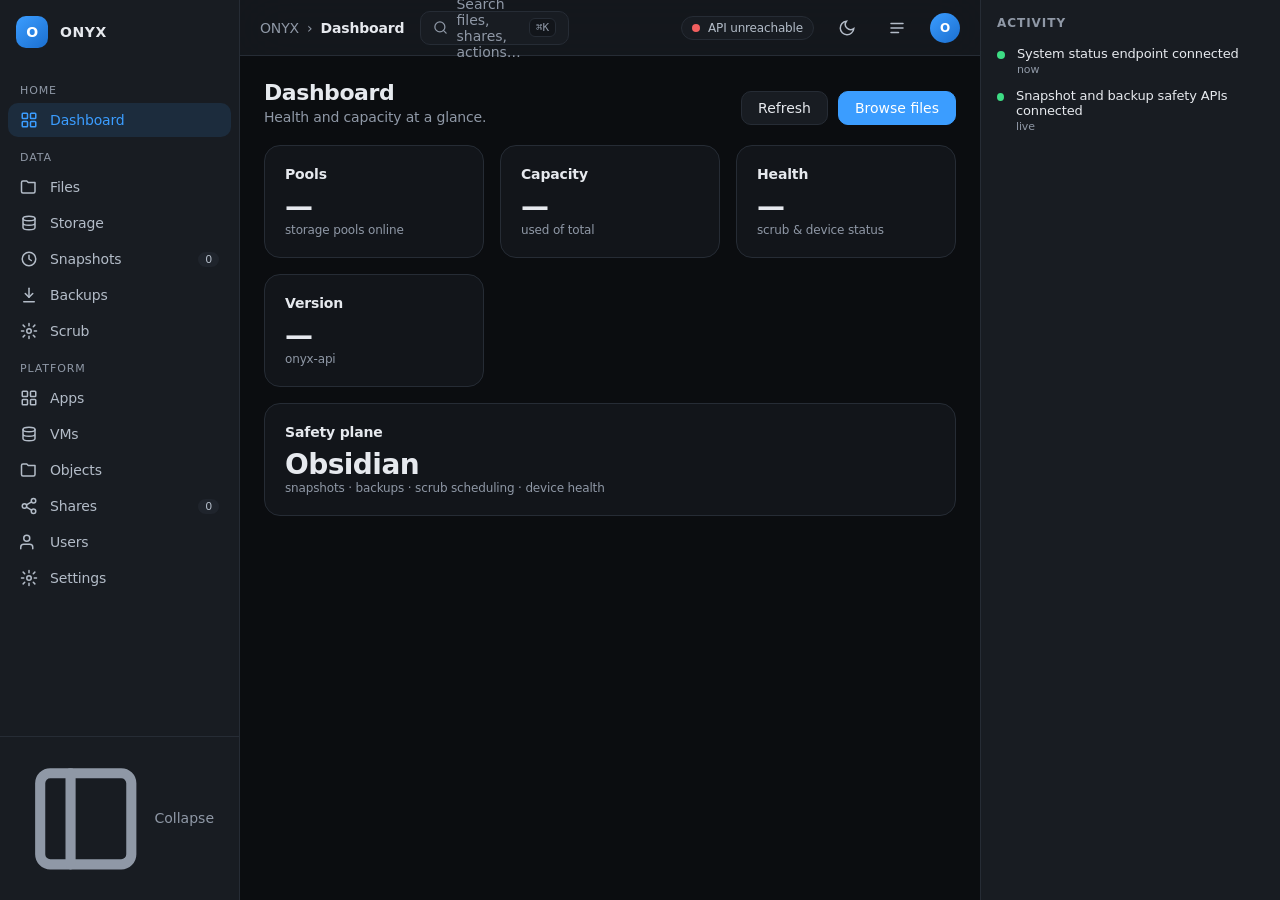
==== docker/onyx-web/index.html @ 593ba888 "List one pool once, count it online when its mount is there, and boot the console in a test A stale " ====
<!doctype html>
<html lang="en" data-theme="dark">
<head>
  <meta charset="utf-8">
  <meta name="viewport" content="width=device-width, initial-scale=1">
  <meta name="color-scheme" content="dark light">
  <title>ONYX — Online Storage System</title>
  <meta name="description" content="ONYX — Self-hosted online storage system. Manage pools, files, snapshots and shares.">
  <link rel="icon" href="data:image/svg+xml,%3Csvg xmlns='http://www.w3.org/2000/svg' viewBox='0 0 32 32'%3E%3Crect width='32' height='32' rx='8' fill='%230b0d10'/%3E%3Cpath d='M16 6l9 5v10l-9 5-9-5V11z' fill='none' stroke='%233b9dff' stroke-width='2'/%3E%3C/svg%3E">
  <style>
    /* ── Prism tokens (docs/design/03 §2). Dark-first; light is supported. ── */
    :root {
      --onyx-bg: #0b0d10;
      --onyx-bg-elevated: #12151a;
      --onyx-bg-glass: rgba(24, 28, 34, 0.72);
      --onyx-surface: #181c22;
      --onyx-surface-hover: #1f242c;
      --onyx-border: #262c35;
      --onyx-text: #e6e9ee;
      --onyx-text-secondary: #b3bcc8;
      --onyx-text-muted: #8f98a6;
      --onyx-accent: #3b9dff;
      --onyx-accent-hover: #6cb6ff;
      --onyx-accent-tint: rgba(59, 157, 255, 0.12);
      --onyx-success: #3ddc84;
      --onyx-warning: #f5b544;
      --onyx-danger: #f25f5f;
      --onyx-info: #5ac8fa;
      --radius-sm: 6px;
      --radius-md: 10px;
      --radius-lg: 16px;
      --space-1: 4px;  --space-2: 8px;  --space-3: 12px; --space-4: 16px;
      --space-5: 20px; --space-6: 24px; --space-8: 32px; --space-10: 40px;
      --sidebar-w: 240px;
      --sidebar-rail: 64px;
      --rail-w: 300px;
      --ease: cubic-bezier(.2, .8, .2, 1);
      --dur-micro: 150ms;
      --dur-std: 220ms;
    }
    [data-theme="light"] {
      --onyx-bg: #f6f7f9;
      --onyx-bg-elevated: #ffffff;
      --onyx-bg-glass: rgba(255, 255, 255, 0.78);
      --onyx-surface: #ffffff;
      --onyx-surface-hover: #eef1f5;
      --onyx-border: #dde2e9;
      --onyx-text: #10131a;
      --onyx-text-secondary: #3d4550;
      --onyx-text-muted: #5b6470;
    }

    * { box-sizing: border-box; }
    html, body { height: 100%; }
    body {
      margin: 0;
      font-family: Inter, ui-sans-serif, system-ui, "Segoe UI", Roboto, sans-serif;
      font-size: 14px;
      letter-spacing: -0.011em;
      background: var(--onyx-bg);
      color: var(--onyx-text);
      -webkit-font-smoothing: antialiased;
    }
    button, input { font: inherit; color: inherit; }
    a { color: var(--onyx-accent); text-decoration: none; }
    a:hover { color: var(--onyx-accent-hover); }
    :focus-visible { outline: 2px solid var(--onyx-accent); outline-offset: 2px; border-radius: var(--radius-sm); }

    /* ── Shell ─────────────────────────────────────────────────────────── */
    .app { display: grid; grid-template-columns: auto 1fr auto; height: 100vh; }

    /* ── Sidebar (Arc-style, collapsible to a 64px rail) ───────────────── */
    .sidebar {
      width: var(--sidebar-w);
      background: var(--onyx-surface);
      border-right: 1px solid var(--onyx-border);
      display: flex; flex-direction: column;
      transition: width var(--dur-std) var(--ease);
      overflow: hidden;
    }
    .app[data-collapsed="true"] .sidebar { width: var(--sidebar-rail); }
    .brand { display: flex; align-items: center; gap: var(--space-3); padding: var(--space-4); }
    .brand .mark {
      width: 32px; height: 32px; flex: 0 0 32px; display: grid; place-items: center;
      border-radius: var(--radius-md);
      background: linear-gradient(140deg, var(--onyx-accent), #1b6fd0);
      color: #fff; font-weight: 700;
    }
    .brand .name { font-weight: 700; letter-spacing: .04em; white-space: nowrap; }
    .app[data-collapsed="true"] .brand .name { display: none; }

    .nav { flex: 1; overflow-y: auto; padding: var(--space-2); display: flex; flex-direction: column; gap: 2px; }
    .nav .section {
      padding: var(--space-3) var(--space-3) var(--space-1);
      font-size: 11px; text-transform: uppercase; letter-spacing: .08em;
      color: var(--onyx-text-muted);
    }
    .app[data-collapsed="true"] .nav .section { display: none; }
    .nav a {
      display: flex; align-items: center; gap: var(--space-3);
      padding: var(--space-2) var(--space-3);
      border-radius: var(--radius-md);
      color: var(--onyx-text-secondary); white-space: nowrap;
      transition: background var(--dur-micro) var(--ease), color var(--dur-micro) var(--ease);
    }
    .nav a:hover { background: var(--onyx-surface-hover); color: var(--onyx-text); }
    .nav a[aria-current="page"] { background: var(--onyx-accent-tint); color: var(--onyx-accent); }
    .nav a svg { width: 18px; height: 18px; flex: 0 0 18px; }
    .nav a .label { flex: 1; }
    .nav a .badge {
      font-size: 11px; font-variant-numeric: tabular-nums;
      padding: 1px 7px; border-radius: 999px;
      background: var(--onyx-surface-hover); color: var(--onyx-text-secondary);
    }
    .app[data-collapsed="true"] .nav a .label,
    .app[data-collapsed="true"] .nav a .badge { display: none; }
    .app[data-collapsed="true"] .nav a { justify-content: center; padding: var(--space-2); }

    .sidebar-foot { padding: var(--space-3); border-top: 1px solid var(--onyx-border); }
    .ghost-btn {
      width: 100%; display: flex; align-items: center; gap: var(--space-2);
      padding: var(--space-2) var(--space-3);
      background: transparent; border: 1px solid transparent; border-radius: var(--radius-md);
      color: var(--onyx-text-muted); cursor: pointer;
      transition: background var(--dur-micro) var(--ease), color var(--dur-micro) var(--ease);
    }
    .ghost-btn:hover { background: var(--onyx-surface-hover); color: var(--onyx-text); }
    .app[data-collapsed="true"] .ghost-btn .label { display: none; }
    .app[data-collapsed="true"] .ghost-btn { justify-content: center; }

    /* ── Main ──────────────────────────────────────────────────────────── */
    .main { display: flex; flex-direction: column; min-width: 0; }
    .topbar {
      height: 56px; flex: 0 0 56px;
      display: flex; align-items: center; gap: var(--space-4);
      padding: 0 var(--space-5);
      border-bottom: 1px solid var(--onyx-border);
      background: var(--onyx-bg-glass);
      backdrop-filter: blur(24px);
    }
    .crumbs { display: flex; align-items: center; gap: var(--space-2); color: var(--onyx-text-muted); white-space: nowrap; }
    .crumbs b { color: var(--onyx-text); font-weight: 600; }
    .search {
      flex: 1; max-width: 460px; display: flex; align-items: center; gap: var(--space-2);
      height: 34px; padding: 0 var(--space-3);
      background: var(--onyx-surface); border: 1px solid var(--onyx-border);
      border-radius: var(--radius-md); color: var(--onyx-text-muted); cursor: text;
    }
    .search input { flex: 1; background: transparent; border: 0; outline: 0; color: var(--onyx-text); }
    .search kbd, kbd {
      font-family: "JetBrains Mono", ui-monospace, monospace; font-size: 11px;
      padding: 2px 6px; border: 1px solid var(--onyx-border); border-radius: var(--radius-sm);
      background: var(--onyx-bg-elevated); color: var(--onyx-text-muted);
    }
    .topbar .spacer { flex: 1; }
    .pill {
      display: inline-flex; align-items: center; gap: var(--space-2);
      padding: 4px 10px; border-radius: 999px; font-size: 12px;
      border: 1px solid var(--onyx-border); background: var(--onyx-surface);
      color: var(--onyx-text-secondary);
    }
    .dot { width: 8px; height: 8px; border-radius: 50%; background: var(--onyx-text-muted); }
    .dot.ok { background: var(--onyx-success); }
    .dot.warn { background: var(--onyx-warning); }
    .dot.err { background: var(--onyx-danger); }
    .icon-btn {
      width: 34px; height: 34px; display: grid; place-items: center;
      background: transparent; border: 1px solid transparent; border-radius: var(--radius-md);
      color: var(--onyx-text-secondary); cursor: pointer;
      transition: background var(--dur-micro) var(--ease);
    }
    .icon-btn:hover { background: var(--onyx-surface-hover); color: var(--onyx-text); }
    .avatar {
      width: 30px; height: 30px; border-radius: 50%; display: grid; place-items: center;
      background: linear-gradient(140deg, var(--onyx-accent), #1b6fd0); color: #fff;
      font-size: 12px; font-weight: 600;
    }

    .content { flex: 1; overflow-y: auto; padding: var(--space-6); }
    .page-head { display: flex; align-items: flex-end; justify-content: space-between; gap: var(--space-4); margin-bottom: var(--space-5); }
    .page-head h1 { margin: 0; font-size: 22px; letter-spacing: -0.02em; }
    .page-head p { margin: var(--space-1) 0 0; color: var(--onyx-text-muted); }

    .grid { display: grid; gap: var(--space-4); grid-template-columns: repeat(auto-fit, minmax(220px, 1fr)); }
    .card {
      background: var(--onyx-bg-elevated); border: 1px solid var(--onyx-border);
      border-radius: var(--radius-lg); padding: var(--space-5);
    }
    .card h3 { margin: 0 0 var(--space-2); font-size: 14px; }
    .card .stat { font-size: 28px; font-weight: 700; font-variant-numeric: tabular-nums; letter-spacing: -0.02em; }
    .card .sub { color: var(--onyx-text-muted); font-size: 12px; }
    .empty {
      border: 1px dashed var(--onyx-border); border-radius: var(--radius-lg);
      padding: var(--space-10); text-align: center; color: var(--onyx-text-muted);
    }
    .empty b { display: block; color: var(--onyx-text); margin-bottom: var(--space-2); font-size: 15px; }
    .btn {
      display: inline-flex; align-items: center; gap: var(--space-2);
      height: 34px; padding: 0 var(--space-4); border-radius: var(--radius-md);
      border: 1px solid var(--onyx-border); background: var(--onyx-surface);
      color: var(--onyx-text); cursor: pointer;
      transition: background var(--dur-micro) var(--ease), border-color var(--dur-micro) var(--ease);
    }
    .btn:hover { background: var(--onyx-surface-hover); border-color: var(--onyx-accent); }
    .btn.primary { background: var(--onyx-accent); border-color: var(--onyx-accent); color: #fff; }
    .btn.primary:hover { background: var(--onyx-accent-hover); }
    .reserved { border-style: dashed; background: transparent; }
    .reserved .stat { color: var(--onyx-text-muted); font-size: 15px; font-weight: 600; }
    .tag { display: inline-block; font-size: 11px; padding: 2px 8px; border-radius: 999px; background: var(--onyx-accent-tint); color: var(--onyx-accent); }

    /* ── Activity rail ─────────────────────────────────────────────────── */
    .rail {
      width: var(--rail-w); background: var(--onyx-surface);
      border-left: 1px solid var(--onyx-border); display: flex; flex-direction: column;
      transition: width var(--dur-std) var(--ease);
      overflow: hidden;
    }
    .app[data-rail="closed"] .rail { width: 0; border-left: 0; }
    .rail h2 { margin: 0; padding: var(--space-4); font-size: 12px; text-transform: uppercase; letter-spacing: .08em; color: var(--onyx-text-muted); white-space: nowrap; }
    .rail .events { padding: 0 var(--space-4) var(--space-4); display: flex; flex-direction: column; gap: var(--space-3); overflow-y: auto; }
    .event { display: flex; gap: var(--space-3); font-size: 13px; }
    .event time { color: var(--onyx-text-muted); font-size: 11px; font-variant-numeric: tabular-nums; }

    /* ── Command palette ───────────────────────────────────────────────── */
    .palette {
      position: fixed; inset: 0; z-index: 50; display: none;
      background: rgba(6, 8, 11, 0.55); backdrop-filter: blur(4px);
      padding-top: 14vh; justify-content: center;
    }
    .palette[data-open="true"] { display: flex; }
    .palette .sheet {
      width: min(640px, 92vw); max-height: 60vh; overflow: hidden;
      background: var(--onyx-bg-elevated); border: 1px solid var(--onyx-border);
      border-radius: var(--radius-lg);
      box-shadow: 0 12px 48px rgba(0, 0, 0, .5), 0 0 0 1px rgba(255, 255, 255, .03);
      display: flex; flex-direction: column;
    }
    .palette .sheet input {
      border: 0; outline: 0; background: transparent; color: var(--onyx-text);
      padding: var(--space-4); border-bottom: 1px solid var(--onyx-border); font-size: 15px;
    }
    .palette ul { list-style: none; margin: 0; padding: var(--space-2); overflow-y: auto; }
    .palette li {
      display: flex; align-items: center; justify-content: space-between; gap: var(--space-3);
      padding: var(--space-3); border-radius: var(--radius-md); cursor: pointer;
    }
    .palette li[data-active="true"], .palette li:hover { background: var(--onyx-surface-hover); }
    .palette li .hint { color: var(--onyx-text-muted); font-size: 12px; }

    @media (prefers-reduced-motion: reduce) {
      * { transition-duration: 1ms !important; animation-duration: 1ms !important; }
    }
    @media (max-width: 1100px) { .rail { display: none; } }
    @media (max-width: 820px) { .app[data-collapsed="false"] .sidebar { width: var(--sidebar-rail); } }
  </style>
</head>
<body>
  <div class="app" id="app" data-collapsed="false" data-rail="open">
    <!-- Sidebar -->
    <aside class="sidebar">
      <div class="brand">
        <span class="mark" aria-hidden="true">O</span>
        <span class="name">ONYX</span>
      </div>
      <nav class="nav" id="nav" aria-label="Primary"></nav>
      <div class="sidebar-foot">
        <button class="ghost-btn" id="collapse" type="button" aria-label="Collapse sidebar">
          <svg viewBox="0 0 24 24" fill="none" stroke="currentColor" stroke-width="2" stroke-linecap="round" stroke-linejoin="round"><rect x="3" y="3" width="18" height="18" rx="2"/><path d="M9 3v18"/></svg>
          <span class="label">Collapse</span>
        </button>
      </div>
    </aside>

    <!-- Main -->
    <div class="main">
      <header class="topbar">
        <div class="crumbs" id="crumbs"><b>Dashboard</b></div>
        <button class="search" id="search" type="button">
          <svg width="15" height="15" viewBox="0 0 24 24" fill="none" stroke="currentColor" stroke-width="2" stroke-linecap="round"><circle cx="11" cy="11" r="8"/><path d="m21 21-4.35-4.35"/></svg>
          <span style="flex:1;text-align:left">Search files, shares, actions…</span>
          <kbd>⌘K</kbd>
        </button>
        <span class="spacer"></span>
        <span class="pill" id="status" title="System status"><span class="dot" id="status-dot"></span><span id="status-text">Checking…</span></span>
        <button class="icon-btn" id="theme" type="button" title="Toggle theme" aria-label="Toggle theme">
          <svg width="18" height="18" viewBox="0 0 24 24" fill="none" stroke="currentColor" stroke-width="2" stroke-linecap="round"><path d="M21 12.79A9 9 0 1 1 11.21 3 7 7 0 0 0 21 12.79z"/></svg>
        </button>
        <button class="icon-btn" id="rail-toggle" type="button" title="Toggle activity rail" aria-label="Toggle activity rail">
          <svg width="18" height="18" viewBox="0 0 24 24" fill="none" stroke="currentColor" stroke-width="2" stroke-linecap="round"><path d="M4 6h16M4 12h16M4 18h10"/></svg>
        </button>
        <span class="avatar" title="Signed in via Cerulean" aria-label="Account">O</span>
      </header>
      <main class="content" id="content"></main>
    </div>

    <!-- Activity rail -->
    <aside class="rail" aria-label="Activity">
      <h2>Activity</h2>
      <div class="events" id="events">
        <div class="event"><span class="dot ok" style="margin-top:5px"></span><div><div>System status endpoint connected</div><time id="ev-time">now</time></div></div>
        <div class="event"><span class="dot ok" style="margin-top:5px"></span><div><div>Snapshot and backup safety APIs connected</div><time>live</time></div></div>
      </div>
    </aside>
  </div>

  <!-- Command palette -->
  <div class="palette" id="palette" data-open="false" role="dialog" aria-modal="true" aria-label="Command palette">
    <div class="sheet">
      <input id="palette-input" placeholder="Type a command…" autocomplete="off" spellcheck="false">
      <ul id="palette-list"></ul>
    </div>
  </div>

  <script>
  (function () {
    'use strict';

    var I = function (d) {
      return '<svg viewBox="0 0 24 24" fill="none" stroke="currentColor" stroke-width="2" stroke-linecap="round" stroke-linejoin="round">' + d + '</svg>';
    };
    var ICONS = {
      dashboard: I('<rect x="3" y="3" width="7" height="7" rx="1"/><rect x="14" y="3" width="7" height="7" rx="1"/><rect x="3" y="14" width="7" height="7" rx="1"/><rect x="14" y="14" width="7" height="7" rx="1"/>'),
      files: I('<path d="M4 4h5l2 2h9v12a2 2 0 0 1-2 2H4a2 2 0 0 1-2-2V6a2 2 0 0 1 2-2z"/>'),
      snapshots: I('<circle cx="12" cy="12" r="9"/><path d="M12 7v5l3 2"/>'),
      backups: I('<path d="M12 3v12"/><path d="m7 10 5 5 5-5"/><path d="M5 21h14"/>'),
      apps: I('<rect x="3" y="3" width="7" height="7" rx="1"/><rect x="14" y="3" width="7" height="7" rx="1"/><rect x="3" y="14" width="7" height="7" rx="1"/><rect x="14" y="14" width="7" height="7" rx="1"/>'),
      shares: I('<circle cx="18" cy="5" r="3"/><circle cx="6" cy="12" r="3"/><circle cx="18" cy="19" r="3"/><path d="m8.6 13.5 6.8 4M15.4 6.5 8.6 10.5"/>'),
      users: I('<path d="M17 21v-2a4 4 0 0 0-4-4H5a4 4 0 0 0-4 4v2"/><circle cx="9" cy="7" r="4"/>'),
      storage: I('<ellipse cx="12" cy="6" rx="8" ry="3"/><path d="M4 6v6c0 1.7 3.6 3 8 3s8-1.3 8-3V6M4 12v6c0 1.7 3.6 3 8 3s8-1.3 8-3v-6"/>'),
      settings: I('<circle cx="12" cy="12" r="3"/><path d="M12 2v3M12 19v3M4.2 4.2l2.1 2.1M17.7 17.7l2.1 2.1M2 12h3M19 12h3M4.2 19.8l2.1-2.1M17.7 6.3l2.1-2.1"/>')
    };

    /* One place that defines the surfaces. Each view is a first slice of the
     * v0.2 "Flint" milestone; the data-heavy parts (file explorer, snapshot
     * timeline) fill in behind these shells. */
    var VIEWS = [
      { id: 'dashboard', label: 'Dashboard', icon: ICONS.dashboard, section: 'Home' },
      { id: 'files',     label: 'Files',     icon: ICONS.files,     section: 'Data' },
      { id: 'storage',   label: 'Storage',   icon: ICONS.storage,   section: 'Data' },
      { id: 'snapshots', label: 'Snapshots', icon: ICONS.snapshots, section: 'Data', badge: '0' },
      { id: 'backups',   label: 'Backups',   icon: ICONS.backups,   section: 'Data' },
      { id: 'scrub',     label: 'Scrub',     icon: ICONS.settings,  section: 'Data' },
      { id: 'apps',      label: 'Apps',      icon: ICONS.apps,      section: 'Platform' },
      { id: 'vms',       label: 'VMs',       icon: ICONS.storage,   section: 'Platform' },
      { id: 'objects',   label: 'Objects',   icon: ICONS.files,     section: 'Platform' },
      { id: 'shares',    label: 'Shares',    icon: ICONS.shares,    section: 'Platform', badge: '0' },
      { id: 'users',     label: 'Users',     icon: ICONS.users,     section: 'Platform' },
      { id: 'settings',  label: 'Settings',  icon: ICONS.settings,  section: 'Platform' }
    ];

    var API = window.ONYX_API_BASE || (function () {
      var host = window.location.hostname;
      if (host === 'app.onyx.innotel.us') return 'https://api.onyx.innotel.us/api/v1';
      return '/api/v1';
    })();

    function esc(s) {
      return String(s).replace(/[&<>"']/g, function (c) {
        return { '&': '&amp;', '<': '&lt;', '>': '&gt;', '"': '&quot;', "'": '&#39;' }[c];
      });
    }

    /* ── nav ──────────────────────────────────────────────────────────── */
    function renderNav(active) {
      var html = '';
      var seen = '';
      VIEWS.forEach(function (v) {
        if (v.section !== seen) {
          seen = v.section;
          html += '<div class="section">' + esc(v.section) + '</div>';
        }
        html += '<a href="#/' + v.id + '"' + (v.id === active ? ' aria-current="page"' : '') + ' title="' + esc(v.label) + '">' +
          v.icon + '<span class="label">' + esc(v.label) + '</span>' +
          (v.badge ? '<span class="badge">' + esc(v.badge) + '</span>' : '') +
          '</a>';
      });
      document.getElementById('nav').innerHTML = html;
    }

    /* ── views ────────────────────────────────────────────────────────── */
    function card(title, body) { return '<div class="card"><h3>' + title + '</h3>' + body + '</div>'; }
    function stat(value, label) { return '<div class="stat">' + esc(value) + '</div><div class="sub">' + esc(label) + '</div>'; }
    function reserved(title, note) { return '<div class="card reserved"><h3>' + title + '</h3><div class="stat">' + esc(note) + '</div></div>'; }

    function viewDashboard() {
      return '<div class="page-head"><div><h1>Dashboard</h1><p>Health and capacity at a glance.</p></div>' +
        '<div style="display:flex;gap:10px;align-items:center;flex-wrap:wrap"><span class="sub" id="dashboard-updated"></span><button class="btn" id="dashboard-refresh">Refresh</button><button class="btn primary" onclick="location.hash=\'#/files\'">Browse files</button></div></div>' +
        '<div class="grid">' +
        '<div class="card"><h3>Pools</h3><div class="stat" id="stat-pools">—</div><div class="sub" id="stat-pools-sub">storage pools online</div></div>' +
        '<div class="card"><h3>Capacity</h3><div class="stat" id="stat-capacity">—</div><div class="sub" id="stat-capacity-sub">used of total</div></div>' +
        '<div class="card"><h3>Health</h3><div class="stat" id="stat-health">—</div><div class="sub">scrub &amp; device status</div></div>' +
        '<div class="card"><h3>Version</h3><div class="stat" id="stat-version">—</div><div class="sub">onyx-api</div></div>' +
        '</div>' +
        '<div class="grid" style="margin-top:16px">' +
        card('Safety plane', stat('Obsidian', 'snapshots · backups · scrub scheduling · device health')) +
        '</div>';
    }

    function viewFiles() {
      return '<div class="page-head"><div><h1>Files</h1><div id="file-breadcrumb" style="display:flex;gap:6px;align-items:center;flex-wrap:wrap"><button class="btn" type="button" data-file-nav="">Storage root</button></div></div>' +
        '<div><button class="btn" id="folder-create">New folder</button> <button class="btn" id="trash-empty">Empty trash</button> <button class="btn" id="backup-drive">Backup drive</button> <button class="btn primary" id="file-upload-button">Import file</button><input id="file-upload-input" type="file" hidden></div></div>' +
        '<div id="file-storage-warning"></div>' +
        '<div class="grid" id="file-storage-summary" style="margin-bottom:16px"><div class="card" id="storage-card"><h3>Storage</h3><div class="stat">—</div><div class="sub">Loading pool capacity…</div></div><div class="card" id="trash-card"><h3>Trash</h3><div class="stat">—</div><div class="sub">Loading trash usage…</div></div></div>' +
        '<div class="card" id="file-list"><div class="empty"><b>Loading files…</b>Reading the storage root.</div></div>';
    }

    // loadStorageOverview renders the capacity headline and the storage notice
    // from GET /storage/overview. Capacity is the *pool's*, reported by the
    // backend from the mounted filesystem — never the host disk the storage
    // root happens to live on — and a pool the data plane has mounted but this
    // container cannot reach is called out instead of being shown as "no
    // storage".
    function loadStorageOverview() {
      var card = document.getElementById('storage-card');
      var warn = document.getElementById('file-storage-warning') || document.getElementById('storage-warning');
      if (!card && !warn) return Promise.resolve(null);
      return apiJSON('/storage/overview').then(function (data) {
        var entries = data.entries || [];
        var visible = entries.filter(function (e) { return e.visible; });
        if (card) {
          var body;
          var primary = data.primary;
          if (primary) {
            body = '<div class="stat">' + formatBytes(primary.total_bytes) + '</div><div class="sub">' +
              esc(primary.name) + ' · ' + formatBytes(primary.free_bytes) + ' free' +
              (visible.length > 1 ? ' · ' + visible.length + ' pools mounted' : '') + '</div>';
          } else if (entries.length) {
            body = '<div class="stat">Mounted</div><div class="sub">' + entries.length +
              ' pool(s) mounted by the data plane but not reachable from onyx-api — see the notice above.</div>';
          } else {
            body = '<div class="stat">No pool mounted</div><div class="sub">Create a pool on the Storage page to start using Files.</div>';
          }
          card.innerHTML = '<h3>Storage</h3>' + body;
        }
        if (warn) {
          warn.innerHTML = (data.warnings && data.warnings.length)
            ? '<div class="card" style="border-color:var(--onyx-danger);margin-bottom:16px"><h3>Storage notice</h3>' +
              data.warnings.map(function (w) { return '<div class="sub">' + esc(w) + '</div>'; }).join('') + '</div>'
            : '';
        }
        return data;
      }).catch(function (err) {
        if (card) card.innerHTML = '<h3>Storage</h3><div class="stat">Unavailable</div><div class="sub">onyx-api could not read the storage view.</div>';
        throw err;
      });
    }

    function loadTrash() {
      var card = document.getElementById('trash-card');
      var empty = document.getElementById('trash-empty');
      if (!card) return;
      apiJSON('/files/trash').then(function (data) {
        card.innerHTML = '<h3>Trash</h3><div class="stat">' + formatBytes(data.size_bytes) + '</div><div class="sub">' + data.items + ' item(s) across mounted storage</div>';
      }).catch(showError);
      if (empty) empty.addEventListener('click', function () {
        apiJSON('/files/trash').then(function (data) {
          if (!data.items) { alert('Trash is already empty.'); return; }
          if (!confirm('Permanently delete ' + data.items + ' trash item(s) using ' + formatBytes(data.size_bytes) + '?')) return;
          apiJSON('/files/trash', { method: 'DELETE' }).then(loadTrash).catch(showError);
        }).catch(showError);
      });
    }

    function createBackup(path) {
      try { localStorage.setItem('onyx.backupSource', '/mnt/onyx/' + path); } catch (e) {}
      location.hash = '#/backups';
    }

    function loadBackupLocations() {
      var select = document.getElementById('backup-target');
      var download = document.getElementById('backup-download-option');
      if (!select) return;
      var source = '';
      try { source = localStorage.getItem('onyx.backupSource') || ''; } catch (e) {}
      Promise.all([apiJSON('/devices'), apiJSON('/storage/remotes')]).then(function (parts) {
        var options = (parts[0].devices || []).filter(function (device) {
          return device.mountpoint && device.state === 'mounted' && (!source || source.indexOf(device.mountpoint) !== 0);
        }).map(function (device) {
          return '<option value="local|' + esc(device.mountpoint + '/backups') + '">' + esc((device.label || device.name) + ' — ' + device.mountpoint + ' (local)') + '</option>';
        });
        (parts[1].remotes || []).forEach(function (remote) {
          options.push('<option value="rclone|' + esc(remote + ':onyx-backups') + '">' + esc(remote + ' — rclone remote') + '</option>');
        });
        if (options.length) {
          select.innerHTML = '<option value="">Choose a location…</option>' + options.join('');
          if (download) download.style.display = 'none';
        } else {
          select.innerHTML = '<option value="">No backup location configured</option>';
          if (download) download.style.display = 'block';
        }
      }).catch(function () { select.innerHTML = '<option value="">Locations unavailable</option>'; if (download) download.style.display = 'block'; });
      if (download) download.addEventListener('click', function () {
        if (!source || source.indexOf('/mnt/onyx/') !== 0) { showError({ error: { message: 'Choose a file or folder from Files first.' } }); return; }
        window.open(API + '/files/archive?path=' + encodeURIComponent(source.slice('/mnt/onyx/'.length)), '_blank', 'noopener');
      });
    }

    function loadFiles(path) {
      window.__onyxFilePath = path || '';
      var list = document.getElementById('file-list');
      if (!list) return;
      var query = path ? '?path=' + encodeURIComponent(path) : '';
      apiJSON('/files' + query).then(function (data) {
        var crumb = document.getElementById('file-breadcrumb');
        if (crumb) {
          var parts = data.path ? data.path.split('/') : [];
          var html = '<button class="btn" type="button" data-file-nav="">Storage root</button>';
          var current = '';
          parts.forEach(function (part) {
            current = current ? current + '/' + part : part;
            html += '<span class="sub">/</span><button class="btn" type="button" data-file-nav="' + esc(current) + '">' + esc(part) + '</button>';
          });
          crumb.innerHTML = html;
          Array.prototype.forEach.call(crumb.querySelectorAll('[data-file-nav]'), function (button) { button.addEventListener('click', function () { loadFiles(button.dataset.fileNav); }); });
        }
        var rows = data.entries || [];
        list.innerHTML = rows.length ? '<div style="display:grid;gap:8px">' + rows.map(function (entry) {
          var action = entry.type === 'directory' ? ' data-file-dir="' + esc(entry.path) + '"' : ' data-file-content="' + esc(entry.path) + '"';
          return '<div class="event"' + action + ' style="align-items:center;border-bottom:1px solid var(--onyx-border);padding:8px;cursor:pointer"><span class="tag">' + (entry.type === 'directory' ? 'DIR' : 'FILE') + '</span><div style="flex:1"><b>' + esc(entry.name) + '</b><div class="sub">' + (entry.type === 'file' ? formatBytes(entry.size) + ' · ' + entry.modified_at : '<span data-file-size="' + esc(entry.path) + '">Calculating folder size…</span> · ' + entry.path) + '</div></div>' + (entry.type === 'directory' ? '<button class="btn" data-folder-download="' + esc(entry.path) + '">Download ZIP</button>' : '<button class="btn" data-file-download="' + esc(entry.path) + '">Download</button>') + '<button class="btn" data-file-backup="' + esc(entry.path) + '">Backup</button><button class="btn" data-file-rename="' + esc(entry.path) + '">Rename</button><button class="btn" data-file-delete="' + esc(entry.path) + '">Trash</button></div>';
        }).join('') + '</div>' : '<div class="empty"><b>Nothing to browse here yet</b>No files are visible under /mnt/onyx. Create a pool on the Storage page, or attach a device — and if a pool is already mounted, the notice above says why it is not listed here.</div>';
        Array.prototype.forEach.call(list.querySelectorAll('[data-file-dir]'), function (row) { row.addEventListener('click', function (event) { if (event.target.closest('button')) return; loadFiles(row.dataset.fileDir); }); });
        Array.prototype.forEach.call(list.querySelectorAll('[data-file-content]'), function (row) { row.addEventListener('click', function () { window.open(API + '/files/content?path=' + encodeURIComponent(row.dataset.fileContent), '_blank', 'noopener'); }); });
        Array.prototype.forEach.call(list.querySelectorAll('[data-file-backup]'), function (button) { button.addEventListener('click', function (event) { event.stopPropagation(); createBackup(button.dataset.fileBackup); }); });
        Array.prototype.forEach.call(list.querySelectorAll('[data-file-download]'), function (button) { button.addEventListener('click', function (event) { event.stopPropagation(); window.open(API + '/files/content?download=1&path=' + encodeURIComponent(button.dataset.fileDownload), '_blank', 'noopener'); }); });
        Array.prototype.forEach.call(list.querySelectorAll('[data-folder-download]'), function (button) { button.addEventListener('click', function (event) { event.stopPropagation(); window.open(API + '/files/archive?path=' + encodeURIComponent(button.dataset.folderDownload), '_blank', 'noopener'); }); });
        Array.prototype.forEach.call(list.querySelectorAll('[data-file-size]'), function (label) { apiJSON('/files/size?path=' + encodeURIComponent(label.dataset.fileSize)).then(function (data) { label.textContent = formatBytes(data.size_bytes) + ' · ' + data.items + ' file(s)'; }).catch(function () { label.textContent = 'Size unavailable'; }); });
        Array.prototype.forEach.call(list.querySelectorAll('[data-file-rename]'), function (button) { button.addEventListener('click', function (event) { event.stopPropagation(); var next = prompt('New relative path', button.dataset.fileRename); if (!next) return; apiJSON('/files/rename', { method: 'POST', body: JSON.stringify({ path: button.dataset.fileRename, new_path: next }) }).then(function () { loadFiles(path); }).catch(showError); }); });
        Array.prototype.forEach.call(list.querySelectorAll('[data-file-delete]'), function (button) { button.addEventListener('click', function (event) { event.stopPropagation(); if (!confirm('Move this entry to trash?')) return; apiJSON('/files/delete', { method: 'POST', body: JSON.stringify({ path: button.dataset.fileDelete }) }).then(function () { loadFiles(path); }).catch(showError); }); });
      }).catch(showError);
    }

    function viewSimple(title, blurb, action) {
      return '<div class="page-head"><div><h1>' + esc(title) + '</h1><p>' + blurb + '</p></div></div>' +
        '<div class="empty"><b>' + esc(title) + '</b>' + esc(action) + '</div>';
    }

    function viewStorage() {
      return '<div class="page-head"><div><h1>Storage</h1><p>Attach a device, inspect pools and make storage available to Files.</p></div>' +
        '<div style="display:flex;gap:10px;align-items:center;flex-wrap:wrap"><span class="sub" id="storage-updated"></span><button class="btn" id="storage-refresh">Refresh</button></div></div>' +
        '<div id="storage-warning"></div>' +
        '<div class="grid" style="margin-bottom:16px"><div class="card" id="storage-card"><h3>Storage</h3><div class="stat">—</div><div class="sub">Loading pool capacity…</div></div></div>' +
        '<div class="card" id="storage-pools"><div class="empty"><b>Loading pools…</b>Checking mounted storage.</div></div>' +
        '<div class="card" style="margin-top:16px" id="storage-devices"><div class="empty"><b>Loading devices…</b>Scanning block devices.</div></div>' +
        '<div class="card" style="margin-top:16px" id="storage-pool-setup"><h3>Create an Onyx storage pool</h3><p class="sub">Format a whole disk, then mount it automatically under /mnt/onyx. The defaults below — label <b>main-pool</b>, Btrfs, mounted at /mnt/onyx/main-pool, force unmount and erase — are ready to use; change any option before creating. Any whole disk can be pooled — internal disks included — and a disk Onyx already mounted is re-created in place.</p><div class="grid" style="grid-template-columns:repeat(auto-fit,minmax(180px,1fr));align-items:end"><label>Disk<select id="pool-device" class="search" style="width:100%;max-width:none"><option value="">Loading safe disks…</option></select></label><label>Pool label<input id="pool-name" class="search" style="width:100%;max-width:none" value="main-pool" placeholder="main-pool"></label><label>Filesystem<select id="pool-fs" class="search" style="width:100%;max-width:none"><option value="btrfs">Btrfs</option><option value="ext4">ext4</option></select></label><label>Mount directory<input id="pool-mount-name" class="search" style="width:100%;max-width:none" placeholder="Defaults to pool label"></label><label style="display:flex;gap:8px;align-items:center"><input id="pool-auto-mount" type="checkbox" checked> Auto-mount after format</label><label style="display:flex;gap:8px;align-items:center"><input id="pool-force" type="checkbox" checked> Force unmount &amp; erase</label><button class="btn" id="pool-preview">Review destructive operation</button><button class="btn" id="pool-defaults">Use defaults</button></div><div id="pool-warning" class="sub" style="margin-top:12px">A verified backup and final confirmation are required before any erase operation.</div></div>';
    }

    // protojson serializes protocol enums as names ("SHARE_PROTOCOL_SMB");
    // render them the way users see them in the API and CLI ("smb, nfs").
    function friendlyProtocols(list) {
      return (list || []).map(function (p) {
        return String(p).replace(/^SHARE_PROTOCOL_/, '').toLowerCase();
      }).join(', ');
    }

    function formatBytes(value) {
      var n = Number(value || 0);
      if (!n) return '0 MB';
      // Terabytes matter here: a pool is routinely 1-20 TB, and "2048.00 GB"
      // makes an operator do arithmetic to read a capacity headline.
      if (n >= 1024 * 1024 * 1024 * 1024) return (n / (1024 * 1024 * 1024 * 1024)).toFixed(2) + ' TB';
      if (n >= 1024 * 1024 * 1024) return (n / (1024 * 1024 * 1024)).toFixed(2) + ' GB';
      if (n >= 1024 * 1024) return (n / (1024 * 1024)).toFixed(2) + ' MB';
      if (n >= 1024) return (n / 1024).toFixed(2) + ' KB';
      return n + ' B';
    }

    function deviceRole(device) {
      if (device.mountpoint && device.mountpoint.indexOf('/mnt/onyx') !== 0) return 'Mounted outside Onyx — likely an OS or system volume';
      if (device.type === 'disk') return device.removable ? 'Removable disk (USB/SD)' : 'Whole disk';
      if (device.type === 'part') return device.removable ? 'Removable partition' : 'Partition';
      return device.type || 'Block device';
    }

    // `nodePresent` is answered by the data plane about its own /dev: a disk can
    // be listed from /sys and still have no device node in the container's mount
    // namespace, in which case nothing can be formatted or mounted on it. Saying
    // so is the difference between "not visible to Onyx" and a failed erase.
    function deviceNodeNote(device) {
      if (device.nodePresent === false) return 'Not visible to Onyx: ' + (device.path || '/dev/' + device.kname) + ' does not exist in the data plane, so this disk can be listed but not formatted or mounted (bind /dev into onyx-privd and onyx-storaged).';
      return '';
    }

    function deviceWarning(device) {
      if (device.nodePresent === false) return deviceNodeNote(device);
      if (device.mountpoint && device.mountpoint.indexOf('/mnt/onyx') !== 0) return 'Already mounted by the host; Onyx will not touch it.';
      if (!device.fsType) return 'No filesystem signature detected. It may be unused, encrypted, RAID/LVM metadata, or an unformatted partition.';
      if (['vfat', 'fat32', 'exfat', 'ntfs', 'ext2', 'ext3', 'ext4', 'xfs', 'btrfs', 'hfsplus', 'apfs'].indexOf(String(device.fsType).toLowerCase()) < 0) return 'Filesystem detected. Attach will ask the Linux kernel to mount it; support depends on the host kernel/tools.';
      return 'Readable filesystem detected; attaching does not format or erase it.';
    }

    // True for a partition kname belonging directly to a disk kname: "sdc1"
    // belongs to "sdc", "nvme0n1p1" to "nvme0n1". Mirrors the data plane's
    // own mapping so the Storage page reasons about a disk and its partitions
    // the same way the backend does.
    function isPartitionOf(diskKname, candidate) {
      var disk = String(diskKname || '');
      var s = String(candidate || '');
      if (!disk || s === disk || s.indexOf(disk) !== 0) return false;
      var suffix = s.slice(disk.length);
      return /^[0-9]+$/.test(suffix) || /^p[0-9]+$/.test(suffix);
    }

    // Every mount of a disk: the disk itself plus any of its partitions.
    function diskMounts(disk, devices) {
      return (devices || []).filter(function (d) {
        return (d.kname === disk.kname || isPartitionOf(disk.kname, d.kname)) && d.mountpoint;
      });
    }

    // The device backing a pool: its filesystem uuid is the stable identity, so
    // that is tried first (a relabel must not lose the disk), then the label and
    // the display name. The API reports both lists, so the join happens here
    // rather than in a second endpoint.
    function poolDevice(pool, devices) {
      var rows = devices || [];
      if (pool.uuid) {
        var byUuid = rows.filter(function (d) { return d.uuid === pool.uuid; })[0];
        if (byUuid) return byUuid;
      }
      return rows.filter(function (d) { return d.label === pool.name || d.name === pool.name; })[0];
    }

    // "onyx" when the disk (or one of its partitions) is mounted under
    // /mnt/onyx, "host" when anything of it is mounted elsewhere, else "none".
    // Host mounts are the boundary Onyx never crosses.
    function diskMountState(disk, devices) {
      var mounts = diskMounts(disk, devices);
      if (mounts.some(function (m) { return String(m.mountpoint).indexOf('/mnt/onyx') !== 0; })) return 'host';
      return mounts.length ? 'onyx' : 'none';
    }

    function loadStorage() {
      var pools = document.getElementById('storage-pools');
      var devices = document.getElementById('storage-devices');
      if (!pools || !devices) return Promise.resolve();
      return Promise.all([apiJSON('/pools'), apiJSON('/devices')]).then(function (parts) {
        var poolRows = parts[0].pools || [], deviceRows = parts[1].devices || [];
        // A pool row says where the pool actually is: its backing device, the
        // mount the kernel reports, and — when it is not mounted — the path its
        // record remembers (what the data plane restores after a restart) and
        // whether the device is still present. A record with no device at all is
        // the stale row Remove exists for.
        pools.innerHTML = poolRows.length ? '<h3>Mounted pools</h3><div style="display:grid;gap:10px">' + poolRows.map(function (pool) {
          var offline = String(pool.state || '').toLowerCase() === 'offline';
          var dev = poolDevice(pool, deviceRows);
          var live = dev && dev.mountpoint ? dev.mountpoint : '';
          var remembered = pool.mountpoint || '';
          var identity = (dev ? esc(dev.path || ('/dev/' + dev.kname)) + ' · ' : '') + esc(pool.fsType || 'unknown') + ' · ' + formatBytes(pool.usedBytes) + ' used of ' + formatBytes(pool.totalBytes);
          var where = live ? 'mounted at ' + esc(live)
            : dev ? 'device present, not mounted' + (remembered ? ' — mounted again at ' + esc(remembered) : '')
            : 'no backing device' + (remembered ? ' — its filesystem was last mounted at ' + esc(remembered) : '');
          return '<div class="event" style="justify-content:space-between;align-items:flex-start;border-bottom:1px solid var(--onyx-border);padding:10px 0"><div style="min-width:0"><b>' + esc(pool.name) + '</b><div class="sub">' + identity + '</div><div class="sub">' + where + (offline ? ' · offline' : '') + '</div></div><div style="display:flex;align-items:center;gap:8px;flex-shrink:0"><span class="tag">' + esc(pool.state || 'unknown') + '</span><button class="btn" data-pool-remove="' + esc(pool.name) + '">Remove</button></div></div>';
        }).join('') + '</div>' : '<div class="empty"><b>No storage pools mounted</b>Attach a readable device below or connect a pool on the host.</div>';
        Array.prototype.forEach.call(pools.querySelectorAll('[data-pool-remove]'), function (button) {
          button.addEventListener('click', function () {
            if (!confirm('Remove pool "' + button.dataset.poolRemove + '"? Its mount is released and Onyx forgets the pool. The filesystem on the disk is not erased.')) return;
            button.disabled = true;
            apiJSON('/pools/' + encodeURIComponent(button.dataset.poolRemove), { method: 'DELETE' }).then(refreshStorage).catch(showError);
          });
        });
        devices.innerHTML = '<h3>Devices</h3><p class="sub">Onyx identifies disks by label, UUID, filesystem, size, mountpoint, and removable status. It never formats a device from this screen.</p>' + (deviceRows.length ? '<div style="display:grid;gap:10px">' + deviceRows.map(function (device) {
          var attached = device.state === 'mounted' || !!device.mountpoint;
          var outside = device.mountpoint && device.mountpoint.indexOf('/mnt/onyx') !== 0;
          var visible = device.nodePresent !== false;
          var attachable = !!device.fsType && !outside && visible;
          // A partition with no filesystem of its own is a dead end on this row:
          // Onyx pools whole disks, so the useful action is to point at the disk
          // that owns the partition rather than leave a disabled "Needs
          // filesystem" button with no way forward.
          var parentDisk = device.type === 'part' ? deviceRows.filter(function (d) {
            return (d.type === 'disk' || d.type === 'loop') && isPartitionOf(d.kname, device.kname);
          })[0] : null;
          var poolableParent = parentDisk && parentDisk.nodePresent !== false && diskMountState(parentDisk, deviceRows) !== 'host';
          var action;
          if (attached) {
            action = outside ? '<button class="btn" disabled title="Mounted outside Onyx">Host mounted</button>' : '<button class="btn" data-device-detach="' + esc(device.name) + '">Detach</button>';
          } else if (attachable) {
            action = '<button class="btn primary" data-device-attach="' + esc(device.name) + '">Attach</button>';
          } else if (poolableParent) {
            action = '<button class="btn" data-pool-use="' + esc(parentDisk.name) + '" title="Onyx creates pools on whole disks, not partitions">Create pool on ' + esc(parentDisk.path || '/dev/' + parentDisk.kname) + '</button>';
          } else {
            action = '<button class="btn" disabled title="' + (visible ? 'No filesystem signature; formatting is intentionally not offered here' : 'This device has no node in the data plane container') + '">' + (visible ? 'Needs filesystem' : 'Not visible') + '</button>';
          }
          var identity = [device.path || device.kname, device.fsType || 'no filesystem signature', formatBytes(device.sizeBytes), device.uuid ? 'UUID ' + device.uuid : 'no UUID'].join(' · ');
          return '<div class="event" style="justify-content:space-between;align-items:flex-start;border-bottom:1px solid var(--onyx-border);padding:12px 0"><div style="min-width:0"><b>' + esc(device.label || device.name) + '</b><div class="sub">' + esc(deviceRole(device)) + ' · ' + esc(identity) + '</div><div class="sub">' + esc(deviceWarning(device)) + (device.mountpoint ? ' · ' + esc(device.mountpoint) : '') + '</div></div><div style="display:flex;align-items:center;gap:8px;flex-shrink:0"><span class="tag">' + esc(device.state || 'unknown') + '</span>' + action + '</div></div>';
        }).join('') + '</div>' : '<div class="empty"><b>No devices detected</b>Connect a disk or USB drive to make it available to Onyx.</div>');
        Array.prototype.forEach.call(devices.querySelectorAll('[data-device-attach]'), function (button) {
          button.addEventListener('click', function () { button.disabled = true; apiJSON('/devices/' + encodeURIComponent(button.dataset.deviceAttach) + '/attach', { method: 'POST' }).then(loadStorage).catch(showError); });
        });
        Array.prototype.forEach.call(devices.querySelectorAll('[data-device-detach]'), function (button) {
          button.addEventListener('click', function () { if (!confirm('Detach this device and its shares?')) return; button.disabled = true; apiJSON('/devices/' + encodeURIComponent(button.dataset.deviceDetach) + '/detach', { method: 'POST' }).then(loadStorage).catch(showError); });
        });
        // A filesystem-less partition offers the whole disk that owns it: this
        // selects that disk in the create-pool form and brings the form into
        // view, so the row leads somewhere instead of stopping at "Needs
        // filesystem". A disk that is not offered (host-mounted, or with no node
        // in the data plane) is named rather than silently ignored.
        Array.prototype.forEach.call(devices.querySelectorAll('[data-pool-use]'), function (button) {
          button.addEventListener('click', function () {
            var select = document.getElementById('pool-device');
            if (!select) return;
            select.value = button.dataset.poolUse;
            if (select.value !== button.dataset.poolUse) {
              showError({ error: { message: 'That disk is not offered for pool creation — see the notice on its row.' } });
              return;
            }
            var setup = document.getElementById('storage-pool-setup');
            if (setup && setup.scrollIntoView) setup.scrollIntoView({ behavior: 'smooth', block: 'start' });
            select.focus();
          });
        });
      });
    }

    // refreshStorage re-reads the whole storage view. The device read carries a
    // live rescan on the data plane, so a drive or pool that appeared since the
    // last look shows up here; the timestamp makes the button visibly do
    // something even when nothing has changed.
    //
    // `full` re-renders the page as well as re-fetching, which is what the
    // Refresh button asks for: the create-pool disk picker is built from the
    // same device read, so a disk that appeared (or was detached) since the last
    // look has to show up there too, or Refresh looks like it did nothing. Errors
    // are reported rather than swallowed, so a refresh that changed nothing says
    // why instead of sitting silent.
    function refreshStorage(full) {
      var button = document.getElementById('storage-refresh');
      if (button) { button.disabled = true; button.textContent = 'Refreshing…'; }
      return Promise.all([loadStorageOverview(), loadStorage()]).then(function () {
        if (full) return render('storage');
      }).then(function () {
        var stamp = document.getElementById('storage-updated');
        if (stamp) stamp.textContent = 'Updated ' + new Date().toLocaleTimeString();
      }).catch(function (err) {
        showError(err);
      }).then(function () {
        var again = document.getElementById('storage-refresh');
        if (again) { again.disabled = false; again.textContent = 'Refresh'; }
      });
    }

    function viewSnapshots() {
      return '<div class="page-head"><div><h1>Snapshots</h1><p>Point-in-time copies with safe rollback.</p></div>' +
        '<button class="btn primary" id="snapshot-create">Create snapshot</button></div>' +
        '<div class="card" id="snapshot-list"><div class="empty"><b>Loading snapshots…</b>Reading the snapshot catalog.</div></div>';
    }

    function viewBackups() {
      return '<div class="page-head"><div><h1>Backups</h1><p>Choose a file, folder, or whole mounted drive to protect. Restore into the future storage pool when it is ready.</p></div></div>' +
        '<div class="card" style="margin-bottom:16px"><h3>Create a backup</h3><div class="grid" style="grid-template-columns:repeat(auto-fit,minmax(200px,1fr));align-items:end">' +
        '<label>Name<input id="backup-name" class="search" style="width:100%;max-width:none" placeholder="USB drive backup"></label>' +
        '<label>Source path<input id="backup-source" class="search" style="width:100%;max-width:none" placeholder="/mnt/onyx/2a0ed918/Docs"></label>' +
        '<label>Backup destination<select id="backup-target" class="search" style="width:100%;max-width:none"><option value="">Loading available locations…</option></select></label>' +
        '</div><div style="display:flex;gap:10px;align-items:center;margin-top:16px;flex-wrap:wrap"><button class="btn" id="backup-source-files">Choose source in Files</button><label>Retention<input id="backup-retention" class="search" style="width:80px" type="number" min="1" value="7"></label><label><input id="backup-snapshot" type="checkbox"> Snapshot before backup</label><button class="btn primary" id="backup-create">Create and run backup</button></div><div id="backup-download-option" style="margin-top:12px;display:none"><button class="btn" id="backup-download-source">Download selected source as a ZIP</button></div><p class="sub" style="margin-bottom:0">Available mounted locations are selectable above. If none are available, download the source as a ZIP and import it after the new pool is ready.</p></div>' +
        '<div class="grid" id="backup-summary"><div class="card"><h3>Recovery health</h3><div class="stat">—</div><div class="sub">Loading report…</div></div></div>' +
        '<div class="card" style="margin-top:16px" id="backup-list"><div class="empty"><b>Loading backup jobs…</b>Reading configured jobs.</div></div>';
    }

    function apiJSON(path, options) {
      return fetch(API + path, Object.assign({ headers: { accept: 'application/json', 'content-type': 'application/json' }, credentials: 'same-origin' }, options || {}))
        .then(function (r) { return r.ok ? r.json() : r.json().then(function (e) { return Promise.reject(e); }); });
    }

    function loadSnapshots() {
      var list = document.getElementById('snapshot-list');
      if (!list) return;
      apiJSON('/snapshots').then(function (data) {
        var rows = data.snapshots || [];
        list.innerHTML = rows.length ? '<div style="display:grid;gap:10px">' + rows.map(function (s) {
          return '<div class="event" style="justify-content:space-between;align-items:center;border-bottom:1px solid var(--onyx-border);padding-bottom:10px"><div><b>' + esc(s.name) + '</b><div class="sub">' + esc(s.pool + ' · ' + s.subvolume + ' · ' + s.createdAt) + '</div></div><button class="btn" data-rollback="' + esc(s.id) + '">Rollback</button></div>';
        }).join('') + '</div>' : '<div class="empty"><b>No snapshots yet</b>Create the first restore point before making a risky change.</div>';
        Array.prototype.forEach.call(list.querySelectorAll('[data-rollback]'), function (button) {
          button.addEventListener('click', function () {
            if (!confirm('Rollback this snapshot? The source subvolume must not be mounted.')) return;
            apiJSON('/snapshots/' + encodeURIComponent(button.dataset.rollback) + '/rollback', { method: 'POST' }).then(loadSnapshots).catch(showError);
          });
        });
      }).catch(showError);
    }

    function loadBackups() {
      var list = document.getElementById('backup-list');
      if (!list) return;
      Promise.all([apiJSON('/backup-jobs'), apiJSON('/backup-report')]).then(function (parts) {
        var jobs = parts[0].jobs || [], report = parts[1];
        var health = Math.round((report.overallHealth || 0) * 100);
        var summary = document.getElementById('backup-summary');
        if (summary) summary.innerHTML = '<div class="card"><h3>Recovery health</h3><div class="stat">' + health + '%</div><div class="sub">across ' + (report.jobs || []).length + ' configured jobs</div></div>';
        list.innerHTML = jobs.length ? '<div style="display:grid;gap:10px">' + jobs.map(function (j) {
          return '<div class="event" style="justify-content:space-between;align-items:center;border-bottom:1px solid var(--onyx-border);padding-bottom:10px"><div><b>' + esc(j.name) + '</b><div class="sub">' + esc(j.source + ' → ' + j.target + ' · ' + (j.schedule || 'manual')) + '</div></div><div style="display:flex;gap:8px"><button class="btn" data-restore-job="' + esc(j.id) + '">Restore</button><button class="btn" data-run="' + esc(j.id) + '">Run now</button><button class="btn" data-delete-job="' + esc(j.id) + '">Remove</button></div></div>';
        }).join('') + '</div>' : '<div class="empty"><b>No backup jobs yet</b>Create a job to protect a share or snapshot.</div>';
        Array.prototype.forEach.call(list.querySelectorAll('[data-run]'), function (button) {
          button.addEventListener('click', function () { apiJSON('/backup-jobs/' + encodeURIComponent(button.dataset.run) + '/run', { method: 'POST' }).then(loadBackups).catch(showError); });
        });
        Array.prototype.forEach.call(list.querySelectorAll('[data-delete-job]'), function (button) {
          button.addEventListener('click', function () {
            if (!confirm('Remove this backup job and its recorded history? Existing backup files are not deleted.')) return;
            apiJSON('/backup-jobs/' + encodeURIComponent(button.dataset.deleteJob), { method: 'DELETE' }).then(loadBackups).catch(showError);
          });
        });
        Array.prototype.forEach.call(list.querySelectorAll('[data-restore-job]'), function (button) {
          button.addEventListener('click', function () {
            apiJSON('/backup-jobs/' + encodeURIComponent(button.dataset.restoreJob) + '/history').then(function (data) {
              var runs = (data.runs || []).filter(function (run) { return run.status === 'succeeded'; });
              if (!runs.length) throw { error: { message: 'No successful backup run is available to restore.' } };
              var destination = prompt('Restore destination (future pool path)', '/mnt/onyx/restore');
              if (!destination) return;
              return apiJSON('/backups/' + encodeURIComponent(runs[runs.length - 1].id) + '/restore', { method: 'POST', body: JSON.stringify({ destination: destination }) });
            }).then(function (result) { if (result) alert('Restore started.'); }).catch(showError);
          });
        });
      }).catch(showError);
    }

    function showError(err) {
      var message = err && err.error && err.error.message ? err.error.message : 'The API request failed.';
      var target = document.getElementById('content');
      if (target) target.insertAdjacentHTML('afterbegin', '<div class="card" style="border-color:var(--onyx-danger);color:var(--onyx-danger)">' + esc(message) + '</div>');
    }

    // --- Apps (v0.4 "Jade"): the app store and container lifecycle ----------
    // The store and the installed list are one catalog filtered by status, so
    // the page shows both sides of the same data: what can be installed, what
    // is installed, and the containers the installed apps are running.

    function viewApps() {
      return '<div class="page-head"><div><h1>Apps</h1><p>Self-hosted applications from the app store, running as containers on this host.</p></div>' +
        '<button class="btn" id="apps-refresh">Refresh</button></div>' +
        '<div class="card" id="app-catalog"><div class="empty"><b>Loading the app store…</b>Reading the signed catalog.</div></div>' +
        '<div class="card" style="margin-top:16px" id="app-installed"><div class="empty"><b>Loading installed apps…</b>Reading the install records.</div></div>' +
        '<div class="card" style="margin-top:16px" id="app-containers"><div class="empty"><b>Loading containers…</b>Asking the container runtime.</div></div>';
    }

    // statusTag colours an app or container state. A running container and an
    // installed app are the healthy states; error is the only red one.
    function stateTag(state) {
      var s = String(state || 'unknown');
      var tone = s === 'running' || s === 'installed' ? 'var(--onyx-success)' : (s === 'error' ? 'var(--onyx-danger)' : 'var(--onyx-muted,#888)');
      return '<span class="tag" style="border-color:' + tone + ';color:' + tone + '">' + esc(s.replace(/_/g, ' ')) + '</span>';
    }

    function loadApps() {
      var catalog = document.getElementById('app-catalog');
      var installed = document.getElementById('app-installed');
      if (!catalog) return Promise.resolve();
      return Promise.all([apiJSON('/apps'), apiJSON('/apps?status=installed')]).then(function (parts) {
        var all = parts[0].apps || [], have = parts[1].apps || [];
        var installedIDs = {};
        have.forEach(function (a) { installedIDs[a.id] = true; });

        catalog.innerHTML = '<h3>App store</h3>' + (all.length ? '<div style="display:grid;gap:10px">' + all.map(function (app) {
          var done = installedIDs[app.id];
          return '<div class="event" style="justify-content:space-between;align-items:center;border-bottom:1px solid var(--onyx-border);padding-bottom:10px"><div><b>' + esc(app.name) + '</b>' + stateTag(app.status) + '<div class="sub">' + esc(app.id) + ' · v' + esc(app.version) + ' · ' + esc(app.description || 'no description') + '</div></div>' +
            (done ? '<span class="sub">installed</span>' : '<button class="btn primary" data-app-install="' + esc(app.id) + '" data-app-version="' + esc(app.version) + '">Install</button>') + '</div>';
        }).join('') + '</div>' : '<div class="empty"><b>The catalog is empty</b>onyx-appd reported no apps. Check that onyx-appd is deployed and its catalog is mounted.</div>');

        installed.innerHTML = '<h3>Installed</h3>' + (have.length ? '<div style="display:grid;gap:10px">' + have.map(function (app) {
          return '<div class="event" style="justify-content:space-between;align-items:center;border-bottom:1px solid var(--onyx-border);padding-bottom:10px"><div><b>' + esc(app.name) + '</b>' + stateTag(app.status) + '<div class="sub">' + esc(app.id) + ' · v' + esc(app.version) + (app.installedAt ? ' · installed ' + esc(app.installedAt) : '') + '</div></div>' +
            '<div><button class="btn" data-app-uninstall="' + esc(app.id) + '">Uninstall</button> <button class="btn" data-app-purge="' + esc(app.id) + '">Uninstall &amp; erase data</button></div></div>';
        }).join('') + '</div>' : '<div class="empty"><b>No apps installed</b>Install one from the catalog above.</div>');

        Array.prototype.forEach.call(catalog.querySelectorAll('[data-app-install]'), function (button) {
          button.addEventListener('click', function () {
            button.disabled = true; button.textContent = 'Installing…';
            apiJSON('/apps', { method: 'POST', body: JSON.stringify({ app_id: button.dataset.appInstall, version: button.dataset.appVersion }) })
              .then(function () { return refreshApps(); })
              .catch(function (err) { button.disabled = false; button.textContent = 'Install'; showError(err); });
          });
        });
        Array.prototype.forEach.call(installed.querySelectorAll('[data-app-uninstall]'), function (button) {
          button.addEventListener('click', function () { uninstallApp(button.dataset.appUninstall, false, button); });
        });
        Array.prototype.forEach.call(installed.querySelectorAll('[data-app-purge]'), function (button) {
          button.addEventListener('click', function () {
            if (!window.confirm('Uninstall ' + button.dataset.appPurge + ' and permanently erase its data volumes? This cannot be undone.')) return;
            uninstallApp(button.dataset.appPurge, true, button);
          });
        });
      }).catch(function (err) {
        if (catalog) catalog.innerHTML = '<h3>App store</h3><div class="empty"><b>onyx-appd is unavailable</b>' + esc(err && err.error && err.error.message ? err.error.message : 'The app service did not answer.') + '</div>';
      });
    }

    function uninstallApp(appID, purge, button) {
      button.disabled = true; button.textContent = 'Removing…';
      apiJSON('/apps/' + encodeURIComponent(appID) + '?purge_data=' + (purge ? 'true' : 'false') + '&force=true', { method: 'DELETE' })
        .then(function () { return refreshApps(); })
        .catch(function (err) { button.disabled = false; button.textContent = purge ? 'Uninstall & erase data' : 'Uninstall'; showError(err); });
    }

    function loadContainers() {
      var card = document.getElementById('app-containers');
      if (!card) return Promise.resolve();
      return apiJSON('/containers').then(function (data) {
        var rows = data.containers || [];
        card.innerHTML = '<h3>Containers</h3>' + (rows.length ? '<div style="display:grid;gap:10px">' + rows.map(function (ct) {
          return '<div class="event" style="justify-content:space-between;align-items:center;border-bottom:1px solid var(--onyx-border);padding-bottom:10px"><div><b>' + esc(ct.service || ct.name) + '</b>' + stateTag(ct.status) + '<div class="sub">' + esc(ct.id) + ' · ' + esc(ct.image) + (ct.appId ? ' · app ' + esc(ct.appId) : '') + '</div></div>' +
            '<div><button class="btn" data-container-start="' + esc(ct.id) + '">Start</button> <button class="btn" data-container-stop="' + esc(ct.id) + '">Stop</button> <button class="btn" data-container-restart="' + esc(ct.id) + '">Restart</button></div></div>';
        }).join('') + '</div>' : '<div class="empty"><b>No containers</b>Installing an app brings its containers up here.</div>');
        ['start', 'stop', 'restart'].forEach(function (action) {
          Array.prototype.forEach.call(card.querySelectorAll('[data-container-' + action + ']'), function (button) {
            button.addEventListener('click', function () {
              button.disabled = true;
              apiJSON('/containers/' + encodeURIComponent(button.dataset['container' + action.charAt(0).toUpperCase() + action.slice(1)]) + '/' + action, { method: 'POST' })
                .then(function () { return loadContainers(); })
                .catch(function (err) { button.disabled = false; showError(err); });
            });
          });
        });
      }).catch(function (err) {
        card.innerHTML = '<h3>Containers</h3><div class="empty"><b>The container runtime is unavailable</b>' + esc(err && err.error && err.error.message ? err.error.message : 'onyx-appd did not answer.') + '</div>';
      });
    }

    function refreshApps() {
      var button = document.getElementById('apps-refresh');
      if (button) { button.disabled = true; button.textContent = 'Refreshing…'; }
      return Promise.all([loadApps(), loadContainers()]).catch(function () {}).then(function () {
        if (button) { button.disabled = false; button.textContent = 'Refresh'; }
      });
    }

    // --- VMs (v0.4 "Jade"): libvirt/QEMU machines on the pool ---------------

    function viewVMs() {
      return '<div class="page-head"><div><h1>Virtual machines</h1><p>Machines run on KVM through libvirt; their disk images live on the pool, so snapshots and backups cover them too.</p></div>' +
        '<button class="btn" id="vms-refresh">Refresh</button></div>' +
        '<div class="card" style="margin-bottom:16px"><h3>Create a virtual machine</h3><p class="sub">A machine is defined stopped: review it, then boot it. The disk image is created on the pool and is never overwritten.</p>' +
        '<div class="grid" style="grid-template-columns:repeat(auto-fit,minmax(170px,1fr));align-items:end">' +
        '<label>Name<input id="vm-name" class="search" style="width:100%;max-width:none" placeholder="debian"></label>' +
        '<label>vCPUs<input id="vm-vcpus" class="search" style="width:100%;max-width:none" type="number" min="1" value="2"></label>' +
        '<label>Memory (MiB)<input id="vm-memory" class="search" style="width:100%;max-width:none" type="number" min="64" value="2048"></label>' +
        '<label>Disk (MiB)<input id="vm-disk" class="search" style="width:100%;max-width:none" type="number" min="1024" value="20480"></label>' +
        '<label>OS label<input id="vm-os" class="search" style="width:100%;max-width:none" placeholder="debian-12"></label>' +
        '<label>Install ISO (optional)<input id="vm-iso" class="search" style="width:100%;max-width:none" placeholder="/mnt/onyx/main-pool/@apps/iso/debian.iso"></label>' +
        '<button class="btn primary" id="vm-create">Create machine</button></div><div id="vm-warning" class="sub" style="margin-top:12px"></div></div>' +
        '<div class="card" id="vm-list"><div class="empty"><b>Loading virtual machines…</b>Asking the hypervisor.</div></div>';
    }

    function loadVMs() {
      var list = document.getElementById('vm-list');
      if (!list) return Promise.resolve();
      return apiJSON('/vms').then(function (data) {
        var rows = data.vms || [];
        list.innerHTML = '<h3>Machines</h3>' + (rows.length ? '<div style="display:grid;gap:10px">' + rows.map(function (vm) {
          var running = vm.status === 'running';
          return '<div class="event" style="justify-content:space-between;align-items:center;border-bottom:1px solid var(--onyx-border);padding-bottom:10px"><div><b>' + esc(vm.name) + '</b>' + stateTag(vm.status) + '<div class="sub">' + esc(vm.id) + ' · ' + vm.vcpus + ' vCPU · ' + formatBytes(vm.memoryMb * 1024 * 1024) + ' RAM' + (vm.disk ? ' · ' + esc(vm.disk) : '') + '</div></div>' +
            '<div><button class="btn" data-vm-start="' + esc(vm.id) + '"' + (running ? ' disabled' : '') + '>Start</button> <button class="btn" data-vm-stop="' + esc(vm.id) + '"' + (running ? '' : ' disabled') + '>Stop</button> <button class="btn" data-vm-delete="' + esc(vm.id) + '"' + (running ? ' disabled' : '') + '>Delete</button></div></div>';
        }).join('') + '</div>' : '<div class="empty"><b>No virtual machines</b>Create one above. The machine is defined stopped and stays that way until you start it.</div>');

        ['start', 'stop'].forEach(function (action) {
          Array.prototype.forEach.call(list.querySelectorAll('[data-vm-' + action + ']'), function (button) {
            button.addEventListener('click', function () {
              button.disabled = true;
              var id = button.dataset['vm' + action.charAt(0).toUpperCase() + action.slice(1)];
              var request = action === 'stop'
                ? apiJSON('/vms/' + encodeURIComponent(id) + '/stop', { method: 'POST', body: JSON.stringify({ graceful: true }) })
                : apiJSON('/vms/' + encodeURIComponent(id) + '/start', { method: 'POST' });
              request.then(function () { return loadVMs(); }).catch(function (err) { button.disabled = false; showError(err); });
            });
          });
        });
        Array.prototype.forEach.call(list.querySelectorAll('[data-vm-delete]'), function (button) {
          button.addEventListener('click', function () {
            var id = button.dataset.vmDelete;
            // The disk image is deleted too: this is the one irreversible VM
            // action, so it is spelled out in the confirmation.
            if (!window.confirm('Delete ' + id + ' and its disk image? Everything on the machine is lost and cannot be recovered.')) return;
            button.disabled = true;
            apiJSON('/vms/' + encodeURIComponent(id) + '?delete_disk=true', { method: 'DELETE' })
              .then(function () { return loadVMs(); })
              .catch(function (err) { button.disabled = false; showError(err); });
          });
        });
      }).catch(function (err) {
        list.innerHTML = '<h3>Machines</h3><div class="empty"><b>onyx-vmm is unavailable</b>' + esc(err && err.error && err.error.message ? err.error.message : 'The virtualization service did not answer.') + '</div>';
      });
    }

    function refreshVMs() {
      var button = document.getElementById('vms-refresh');
      if (button) { button.disabled = true; button.textContent = 'Refreshing…'; }
      return loadVMs().catch(function () {}).then(function () {
        if (button) { button.disabled = false; button.textContent = 'Refresh'; }
      });
    }

    // --- Objects (v0.4 "Jade"): S3 buckets and hybrid-cloud tiering --------

    function viewObjects() {
      return '<div class="page-head"><div><h1>Objects</h1><p>S3-compatible buckets for application data — local, cloud-primary, or tiered with the pool as the hot copy and a remote as the cold tier.</p></div>' +
        '<button class="btn" id="objects-refresh">Refresh</button></div>' +
        '<div class="card" style="margin-bottom:16px"><h3>Create a bucket</h3><p class="sub">A <b>local</b> bucket stays on the pool. A <b>cloud</b> or <b>tiered</b> bucket targets a remote configured on the Shares page (for example <code>b2-archive:</code>); tiered buckets mirror to it on sync and can release local copies once the cloud copy is verified.</p>' +
        '<div class="grid" style="grid-template-columns:repeat(auto-fit,minmax(170px,1fr));align-items:end">' +
        '<label>Bucket name<input id="bucket-name" class="search" style="width:100%;max-width:none" placeholder="documents"></label>' +
        '<label>Tier<select id="bucket-tier" class="search" style="width:100%;max-width:none"><option value="local">Local (pool only)</option><option value="tiered">Tiered (hot pool, cold cloud)</option><option value="cloud">Cloud-primary</option></select></label>' +
        '<label>Cloud target<input id="bucket-target" class="search" style="width:100%;max-width:none" list="bucket-remotes" placeholder="b2-archive:"></label>' +
        '<label>Evict local copies after (days)<input id="bucket-evict" class="search" style="width:100%;max-width:none" type="number" min="0" value="0"></label>' +
        '<button class="btn primary" id="bucket-create">Create bucket</button></div>' +
        '<datalist id="bucket-remotes"></datalist><div id="bucket-warning" class="sub" style="margin-top:12px"></div></div>' +
        '<div class="card" id="bucket-list"><div class="empty"><b>Loading buckets…</b>Reading the object store.</div></div>';
    }

    function loadBuckets() {
      var list = document.getElementById('bucket-list');
      var remotes = document.getElementById('bucket-remotes');
      if (!list) return Promise.resolve();
      if (remotes) {
        apiJSON('/storage/remotes').then(function (data) {
          remotes.innerHTML = (data.remotes || []).map(function (name) {
            return '<option value="' + esc(name) + ':"></option>';
          }).join('');
        }).catch(function () {});
      }
      return apiJSON('/buckets').then(function (data) {
        var rows = data.buckets || [];
        list.innerHTML = '<h3>Buckets</h3>' + (rows.length ? '<div style="display:grid;gap:10px">' + rows.map(function (b) {
          var tier = String(b.tier || 'LOCAL').toLowerCase();
          var cloudTier = tier === 'cloud' || tier === 'tiered';
          var last = b.lastSyncAt ? ' · last sync ' + esc(b.lastSyncAt) : '';
          return '<div class="event" style="justify-content:space-between;align-items:center;border-bottom:1px solid var(--onyx-border);padding-bottom:10px"><div><b>' + esc(b.name) + '</b><span class="tag">' + esc(tier) + '</span><div class="sub">' + (cloudTier ? esc(b.cloudTarget) + ' · ' : '') + nObjects(b.localObjects) + ' local' + (cloudTier ? ' · ' + nObjects(b.cloudObjects) + ' in the cloud' + (b.evictAfterDays ? ' · evict after ' + b.evictAfterDays + ' days' : '') : '') + last + '</div>' +
            (b.syncError ? '<div class="sub" style="color:var(--onyx-danger)">' + esc(b.syncError) + '</div>' : '') + '</div>' +
            '<div>' + (cloudTier ? '<button class="btn" data-bucket-sync="' + esc(b.name) + '">Sync</button> <button class="btn" data-bucket-evict="' + esc(b.name) + '">Sync &amp; evict</button> ' : '') + '<button class="btn" data-bucket-delete="' + esc(b.name) + '">Delete</button></div></div>';
        }).join('') + '</div>' : '<div class="empty"><b>No buckets</b>Create one above. Anything S3-compatible can then use the endpoint with the storage access key.</div>');

        Array.prototype.forEach.call(list.querySelectorAll('[data-bucket-sync]'), function (button) {
          button.addEventListener('click', function () { syncBucket(button.dataset.bucketSync, false, button); });
        });
        Array.prototype.forEach.call(list.querySelectorAll('[data-bucket-evict]'), function (button) {
          button.addEventListener('click', function () {
            if (!window.confirm('Sync ' + button.dataset.bucketEvict + ' and release local copies the cloud has verified? Local reads will refetch from the cloud afterwards.')) return;
            syncBucket(button.dataset.bucketEvict, true, button);
          });
        });
        Array.prototype.forEach.call(list.querySelectorAll('[data-bucket-delete]'), function (button) {
          button.addEventListener('click', function () {
            var name = button.dataset.bucketDelete;
            if (!window.confirm('Delete bucket ' + name + ' and everything in it (including its cloud target)? This cannot be undone.')) return;
            button.disabled = true;
            apiJSON('/buckets/' + encodeURIComponent(name) + '?force=true', { method: 'DELETE' })
              .then(function () { return loadBuckets(); })
              .catch(function (err) { button.disabled = false; showError(err); });
          });
        });
      }).catch(function (err) {
        list.innerHTML = '<h3>Buckets</h3><div class="empty"><b>onyx-objectstore is unavailable</b>' + esc(err && err.error && err.error.message ? err.error.message : 'The object store did not answer.') + '</div>';
      });
    }

    // nObjects renders an object count without pretending an unknown one is
    // zero: before a bucket has been synced its cloud count is genuinely
    // unknown, not empty.
    function nObjects(count) {
      var n = Number(count || 0);
      return n + (n === 1 ? ' object' : ' objects');
    }

    function syncBucket(name, evict, button) {
      button.disabled = true; button.textContent = evict ? 'Syncing & evicting…' : 'Syncing…';
      var stamp = document.getElementById('bucket-warning');
      if (stamp) stamp.textContent = 'Syncing ' + name + '…';
      apiJSON('/buckets/' + encodeURIComponent(name) + '/sync?evict=' + (evict ? 'true' : 'false'), { method: 'POST' })
        .then(function (result) {
          if (stamp) {
            var warnings = (result.warnings || []).join(' ');
            stamp.textContent = 'Synced ' + name + ': ' + result.uploaded + ' uploaded, ' + result.evicted + ' evicted.' + (warnings ? ' ' + warnings : '');
          }
          return loadBuckets();
        })
        .catch(function (err) { button.disabled = false; button.textContent = evict ? 'Sync & evict' : 'Sync'; showError(err); });
    }

    function refreshObjects() {
      var button = document.getElementById('objects-refresh');
      if (button) { button.disabled = true; button.textContent = 'Refreshing…'; }
      return loadBuckets().catch(function () {}).then(function () {
        if (button) { button.disabled = false; button.textContent = 'Refresh'; }
      });
    }

    function viewShares() {
      return '<div class="page-head"><div><h1>Shares</h1><p>Pick a storage folder, choose protocols, and publish it safely.</p></div></div>' +
        '<div class="card" style="margin-bottom:16px"><h3>Create a share</h3>' +
        '<div class="grid" style="grid-template-columns:repeat(auto-fit,minmax(180px,1fr));align-items:end">' +
        '<label>Name<input id="share-name" class="search" style="width:100%;max-width:none" placeholder="media" autocomplete="off"></label>' +
        '<label>Storage folder<div id="share-browser" class="search" style="width:100%;max-width:none;min-height:38px">Loading folders…</div><input type="hidden" id="share-path"></label>' +
        '<label>Comment<input id="share-comment" class="search" style="width:100%;max-width:none" placeholder="Family media" autocomplete="off"></label>' +
        '</div>' +
        '<div style="display:flex;gap:16px;align-items:center;margin-top:16px;flex-wrap:wrap">' +
        '<label><input type="checkbox" id="share-smb" checked> SMB</label>' +
        '<label><input type="checkbox" id="share-nfs" checked> NFS</label>' +
        // Every extra protocol is off until the operator opts in (docs/design/05#6).
        '<label><input type="checkbox" id="share-ftp"> FTP</label>' +
        '<label><input type="checkbox" id="share-sftp"> SFTP</label>' +
        '<label><input type="checkbox" id="share-webdav"> WebDAV</label>' +
        '<label><input type="checkbox" id="share-rsync"> Rsync</label>' +
        '<label><input type="checkbox" id="share-readonly"> Read-only</label>' +
        '<button class="btn primary" id="share-create">Create share</button>' +
        '</div>' +
        // Presets exist because the protocol matrix is the part that trips
        // practical users up: a media library and a team folder differ in two
        // checkboxes nobody wants to reason about.
        '<div style="display:flex;gap:8px;flex-wrap:wrap;margin-top:12px;align-items:center">' +
        '<span class="sub">Presets:</span>' +
        '<button class="btn" data-share-preset="media">Media library</button>' +
        '<button class="btn" data-share-preset="team">Team folder</button>' +
        '<button class="btn" data-share-preset="backup">Backup target</button>' +
        '<button class="btn" data-share-preset="guest">Read-only guest drop</button>' +
        '</div><p class="sub" style="margin:8px 0 0">Only folders under the mounted Onyx storage root can be shared. No disk formatting is performed here.</p></div>' +
        // Cloud/remote storage (docs/design/05#6): configure a provider once,
        // then clone a storage folder to it or use it as a backup target. The
        // remote catalog is the shared rclone config the API writes and
        // backupd reads. It sits directly under the create-share form because
        // it is page-level configuration, not one share's property — and it is
        // what an operator needs when the storage they want to share is not on
        // this box at all.
        '<div class="card" style="margin-top:16px" id="share-remote"><h3>Cloud &amp; remote storage</h3>' +
        '<p class="sub">Register a provider once — each configured target can then receive a clone of a storage folder and serve as a backup destination.</p>' +
        '<div class="grid" style="grid-template-columns:repeat(auto-fit,minmax(180px,1fr));align-items:end">' +
        '<label>Target name<input id="remote-name" class="search" style="width:100%;max-width:none" placeholder="my-cloud" autocomplete="off"></label>' +
        '<label>Provider<select id="remote-provider" class="search" style="width:100%;max-width:none"><option value="">Loading providers…</option></select></label>' +
        '</div>' +
        '<div id="remote-fields" class="grid" style="grid-template-columns:repeat(auto-fit,minmax(180px,1fr));align-items:end;margin-top:12px"></div>' +
        '<p class="sub" id="remote-hint" style="margin:8px 0 0"></p>' +
        '<button class="btn primary" id="remote-save" style="margin-top:12px">Save target</button>' +
        '<div class="grid" style="grid-template-columns:repeat(auto-fit,minmax(180px,1fr));align-items:end;margin-top:16px;border-top:1px solid var(--onyx-border);padding-top:16px">' +
        '<label>Clone folder<input id="remote-clone-source" class="search" style="width:100%;max-width:none" placeholder="media" autocomplete="off"></label>' +
        '<label>Target<select id="remote-clone-target" class="search" style="width:100%;max-width:none"><option value="">No target configured</option></select></label>' +
        '<label>Into folder<input id="remote-clone-dest" class="search" style="width:100%;max-width:none" placeholder="onyx-backups/media" autocomplete="off"></label>' +
        '<button class="btn" id="remote-clone">Clone to target</button>' +
        '</div>' +
        '<div id="remote-list" class="sub" style="margin-top:12px">Loading targets…</div>' +
        '<div id="remote-status" class="sub" style="margin-top:8px"></div></div>' +
        '<div class="card" style="margin-top:16px" id="share-list"><div class="empty"><b>Loading shares…</b>Reading the share catalog.</div><div id="share-detail"></div></div>';
    }

    // copyText writes a connection string to the clipboard, falling back to a
    // selectable prompt on browsers without the async clipboard API (or on a
    // non-HTTPS origin, where it is unavailable).
    function copyText(text, button) {
      function done() {
        if (!button) return;
        var previous = button.textContent;
        button.textContent = 'Copied';
        setTimeout(function () { button.textContent = previous; }, 1200);
      }
      if (navigator.clipboard && navigator.clipboard.writeText) {
        navigator.clipboard.writeText(text).then(done).catch(function () { window.prompt('Copy this connection string', text); });
        return;
      }
      window.prompt('Copy this connection string', text);
    }

    // shareConnections renders the client-side address for every protocol a
    // share is published over, using the address the browser reached Onyx on.
    function shareConnections(share) {
      var host = location.hostname || 'localhost';
      var protocols = (share.protocols || []).map(function (p) {
        return String(p).replace(/^SHARE_PROTOCOL_/, '').toLowerCase();
      });
      var lines = [];
      if (protocols.indexOf('smb') >= 0) {
        lines.push(['SMB (Windows)', '\\\\' + host + '\\' + share.name]);
        lines.push(['SMB (macOS / Linux)', 'smb://' + host + '/' + share.name]);
      }
      if (protocols.indexOf('nfs') >= 0) lines.push(['NFS', host + ':' + share.path]);
      if (protocols.indexOf('ftp') >= 0) lines.push(['FTP', 'ftp://' + host + '/']);
      // The SFTP instance chroots one Onyx user per share (onyx-<share>).
      if (protocols.indexOf('sftp') >= 0) lines.push(['SFTP', 'sftp://onyx-' + share.name + '@' + host + ':2222/']);
      if (protocols.indexOf('webdav') >= 0) lines.push(['WebDAV', 'https://' + host + '/webdav/' + share.name]);
      if (protocols.indexOf('rsync') >= 0) lines.push(['Rsync', 'rsync://' + host + '/' + share.name]);
      return lines;
    }

    // loadRemoteProviders fills the provider picker and swaps the credential
    // fields when the selection changes. Field names are rclone's own option
    // names, so they are passed straight through to the target config.
    function loadRemoteProviders() {
      var select = document.getElementById('remote-provider');
      if (!select) return;
      apiJSON('/storage/providers').then(function (data) {
        var providers = data.providers || [];
        select.innerHTML = '<option value="">Choose a provider…</option>' + providers.map(function (p) {
          return '<option value="' + esc(p.type) + '">' + esc(p.label) + (p.oauth ? ' (OAuth)' : '') + '</option>';
        }).join('');
        select.addEventListener('change', function () { renderRemoteFields(providers); });
      }).catch(function () { select.innerHTML = '<option value="">Providers unavailable</option>'; });
    }

    function renderRemoteFields(providers) {
      var select = document.getElementById('remote-provider');
      var fields = document.getElementById('remote-fields');
      var hint = document.getElementById('remote-hint');
      if (!select || !fields) return;
      var provider = (providers || []).filter(function (p) { return p.type === select.value; })[0];
      if (!provider) {
        fields.innerHTML = '';
        if (hint) hint.textContent = '';
        return;
      }
      var required = provider.required || [];
      fields.innerHTML = (provider.fields || []).map(function (field) {
        var label = field.replace(/_/g, ' ').replace(/\b\w/g, function (c) { return c.toUpperCase(); });
        if (required.indexOf(field) >= 0) label += ' *';
        var secret = /pass|secret|key$/.test(field);
        return '<label>' + esc(label) + '<input class="search" data-remote-field="' + esc(field) + '" style="width:100%;max-width:none"' + (secret ? ' type="password"' : '') + ' autocomplete="off"></label>';
      }).join('');
      if (hint) hint.textContent = provider.hint || '';
    }

    // oauthRedirect is the set of backends the console can sign in for itself
    // (loaded with the target list), so the create handler can offer the
    // browser flow for a target it has just saved.
    var oauthRedirect = {};

    // connectRemoteAccount renders the one-time approval step for an OAuth
    // remote (Google Drive, OneDrive, SharePoint, Dropbox, Box, pCloud). These
    // backends cannot be finished with a password: the account owner has to
    // approve access in a browser and the callback lands on 127.0.0.1 of the
    // machine that ran the approval, so the console shows the exact command and
    // takes the token it prints.
    function connectRemoteAccount(name, type, canRedirect) {
      var status = document.getElementById('remote-status');
      if (!status) return;
      var command = 'rclone authorize ' + type;
      var signIn = canRedirect
        ? '<button class="btn primary" id="remote-oauth-start">Sign in with ' + esc(type) + '</button>' +
          '<div id="remote-oauth-result" class="sub" style="margin-top:8px"></div>' +
          '<p class="sub" style="margin:12px 0 0">The provider sends the browser back to this console, which then stores the token for rclone. The redirect URI below has to be registered in the provider\'s OAuth application once.</p>'
        : '';
      status.innerHTML = '<div style="border-top:1px solid var(--onyx-border);padding-top:12px;margin-top:12px">' +
        '<b>Connect ' + esc(name) + ' (' + esc(type) + ')</b>' +
        (canRedirect ? '' : '<p class="sub" style="margin:6px 0">Approve access once in a browser, then paste what rclone prints:</p>') +
        signIn +
        '<div style="margin-top:12px"><b>Or paste a token</b>' +
        '<ol class="sub" style="margin:6px 0 8px 18px"><li>On any machine with a browser run <code>' + esc(command) + '</code> (install rclone there if needed).</li>' +
        '<li>Sign in and allow access — rclone prints a token.</li>' +
        '<li>Paste it below and press <b>Connect account</b>.</li></ol>' +
        '<textarea id="remote-token" class="search" style="width:100%;min-height:90px" placeholder=\'{"access_token":"…","refresh_token":"…"}\' spellcheck="false"></textarea>' +
        '<div class="grid" style="grid-template-columns:repeat(auto-fit,minmax(180px,1fr));align-items:end;margin-top:8px">' +
        '<label>Client ID (optional)<input id="remote-client-id" class="search" style="width:100%;max-width:none" autocomplete="off"></label>' +
        '<label>Client secret (optional)<input id="remote-client-secret" class="search" style="width:100%;max-width:none" type="password" autocomplete="off"></label>' +
        '<button class="btn primary" id="remote-token-save">Connect account</button></div>' +
        '<p class="sub">Client ID / secret are only needed if you registered your own OAuth application for this provider; the command above then becomes <code>' + esc(command) + ' --client-id … --client-secret …</code>.</p>' +
        '<div id="remote-token-result" class="sub"></div></div></div>';
      var startButton = document.getElementById('remote-oauth-start');
      if (startButton) startButton.addEventListener('click', function () {
        var result = document.getElementById('remote-oauth-result');
        startButton.disabled = true;
        startButton.textContent = 'Opening sign-in…';
        apiJSON('/storage/remotes/' + encodeURIComponent(name) + '/oauth/start', { method: 'POST', body: '{}' }).then(function (res) {
          startButton.disabled = false;
          startButton.textContent = 'Sign in with ' + type;
          result.innerHTML = 'Approve access in the window that opened. Register <code>' + esc(res.redirect_uri) + '</code> in the ' + esc(type) + ' OAuth application. <a href="' + esc(res.auth_url) + '" target="_blank" rel="noopener">Reopen the sign-in page</a> if it was blocked.';
          window.open(res.auth_url, '_blank', 'noopener');
        }).catch(function (err) {
          startButton.disabled = false;
          startButton.textContent = 'Sign in with ' + type;
          showError(err);
        });
      });
      var button = document.getElementById('remote-token-save');
      button.addEventListener('click', function () {
        var result = document.getElementById('remote-token-result');
        var token = document.getElementById('remote-token').value;
        if (!token.trim()) { result.textContent = 'Paste the token rclone printed first.'; return; }
        button.disabled = true;
        button.textContent = 'Connecting…';
        apiJSON('/storage/remotes/' + encodeURIComponent(name) + '/token', {
          method: 'POST',
          body: JSON.stringify({
            token: token,
            client_id: document.getElementById('remote-client-id').value.trim(),
            client_secret: document.getElementById('remote-client-secret').value.trim()
          })
        }).then(function (res) {
          button.disabled = false;
          button.textContent = 'Connect account';
          result.textContent = res.ok
            ? name + ' is connected and reachable.'
            : name + ' stored the token but the account could not be reached: ' + res.detail;
          if (res.ok) loadRemoteTargets();
        }).catch(function (err) {
          button.disabled = false;
          button.textContent = 'Connect account';
          showError(err);
        });
      });
    }

    function loadRemoteTargets() {
      var list = document.getElementById('remote-list');
      if (!list) return Promise.resolve();
      return apiJSON('/storage/remotes').then(function (data) {
        var names = data.remotes || [];
        var details = data.details || {};
        // Only a backend that finishes with an OAuth token gets a Connect
        // action; a key-based backend is already complete once it is saved.
        var oauthTypes = {};
        (data.providers || []).forEach(function (p) { if (p.oauth) oauthTypes[p.type] = true; });
        // Providers the console can sign in for itself; the rest get the
        // paste-a-token path only.
        oauthRedirect = {};
        (data.oauth_redirect || []).forEach(function (t) { oauthRedirect[t] = true; });
        var select = document.getElementById('remote-clone-target');
        if (select) {
          select.innerHTML = names.length
            ? names.map(function (n) { return '<option value="' + esc(n) + '">' + esc(n) + (details[n] ? ' · ' + esc(details[n]) : '') + '</option>'; }).join('')
            : '<option value="">No target configured</option>';
        }
        list.innerHTML = names.length
          ? '<div style="display:grid;gap:6px">' + names.map(function (n) {
            var connect = oauthTypes[details[n]] ? '<button class="btn primary" data-remote-connect="' + esc(n) + '">Connect</button>' : '';
            return '<div style="display:flex;gap:8px;align-items:center"><span class="tag">' + esc(n) + (details[n] ? ' · ' + esc(details[n]) : '') + '</span>' + connect + '<button class="btn" data-remote-check="' + esc(n) + '">Check</button><button class="btn" data-remote-delete="' + esc(n) + '">Remove</button></div>';
          }).join('') + '</div>'
          : 'No cloud/remote targets configured yet.';
        if (data.error) list.innerHTML += '<div class="sub" style="margin-top:8px">' + esc(data.error) + '</div>';
        Array.prototype.forEach.call(list.querySelectorAll('[data-remote-check]'), function (button) {
          button.addEventListener('click', function () {
            var status = document.getElementById('remote-status');
            if (status) status.textContent = 'Checking ' + button.dataset.remoteCheck + '…';
            apiJSON('/storage/remotes/' + encodeURIComponent(button.dataset.remoteCheck) + '/check', { method: 'POST' }).then(function (result) {
              if (status) status.textContent = result.ok ? result.name + ' is reachable.' : result.name + ' failed: ' + result.detail;
            }).catch(showError);
          });
        });
        Array.prototype.forEach.call(list.querySelectorAll('[data-remote-delete]'), function (button) {
          button.addEventListener('click', function () {
            if (!confirm('Remove the target ' + button.dataset.remoteDelete + '? Stored data at the provider is not touched.')) return;
            apiJSON('/storage/remotes/' + encodeURIComponent(button.dataset.remoteDelete), { method: 'DELETE' }).then(loadRemoteTargets).catch(showError);
          });
        });
        Array.prototype.forEach.call(list.querySelectorAll('[data-remote-connect]'), function (button) {
          button.addEventListener('click', function () {
            var type = details[button.dataset.remoteConnect] || 'drive';
            connectRemoteAccount(button.dataset.remoteConnect, type, !!oauthRedirect[type]);
          });
        });
      }).catch(showError);
    }

    function loadSharePaths(path) {
      var browser = document.getElementById('share-browser');
      var hidden = document.getElementById('share-path');
      if (!browser || !hidden) return;
      path = path || '';
      apiJSON('/files' + (path ? '?path=' + encodeURIComponent(path) : '')).then(function (data) {
        var dirs = (data.entries || []).filter(function (entry) { return entry.type === 'directory'; });
        hidden.value = path;
        var parent = path ? path.split('/').slice(0, -1).join('/') : '';
        browser.innerHTML = '<div style="display:flex;justify-content:space-between;gap:8px;align-items:center"><span>Current: <b>' + esc(path || 'Storage root') + '</b></span>' + (path ? '<button class="btn" type="button" id="share-up">Up</button>' : '') + '</div>' +
          (path ? '<button class="btn primary" type="button" id="share-use" style="margin-top:8px">Use this folder</button>' : '<div class="sub" style="margin-top:8px">Open a folder below to select it.</div>') +
          (dirs.length ? '<div style="display:grid;gap:4px;margin-top:8px">' + dirs.map(function (entry) { return '<button class="btn" type="button" data-share-dir="' + esc(entry.path) + '" style="text-align:left">📁 ' + esc(entry.name) + '</button>'; }).join('') + '</div>' : '<div class="sub" style="margin-top:8px">No subfolders here.</div>');
        var up = document.getElementById('share-up');
        if (up) up.addEventListener('click', function () { loadSharePaths(parent); });
        var use = document.getElementById('share-use');
        if (use) use.addEventListener('click', function () { browser.insertAdjacentHTML('beforeend', '<div class="sub" style="margin-top:8px;color:var(--onyx-success)">Selected for sharing.</div>'); });
        Array.prototype.forEach.call(browser.querySelectorAll('[data-share-dir]'), function (button) { button.addEventListener('click', function () { loadSharePaths(button.dataset.shareDir); }); });
      }).catch(function () { browser.textContent = 'Storage unavailable'; });
    }

    // applySharePreset sets the protocol matrix a practical user actually wants,
    // so the common cases need no reasoning about SMB vs NFS vs WebDAV.
    function applySharePreset(kind) {
      var set = function (id, value) { var box = document.getElementById(id); if (box) box.checked = value; };
      var comment = document.getElementById('share-comment');
      var name = document.getElementById('share-name');
      if (kind === 'media') {
        set('share-smb', true); set('share-nfs', true); set('share-webdav', false); set('share-sftp', false); set('share-ftp', false); set('share-rsync', false);
        set('share-readonly', true);
        if (!name.value) name.value = 'media';
        if (!comment.value) comment.value = 'Movies, music and photos — read-only for players and TVs';
      } else if (kind === 'team') {
        set('share-smb', true); set('share-nfs', true); set('share-webdav', true); set('share-sftp', true); set('share-ftp', false); set('share-rsync', false);
        set('share-readonly', false);
        if (!name.value) name.value = 'team';
        if (!comment.value) comment.value = 'Shared working folder for the team';
      } else if (kind === 'backup') {
        set('share-smb', true); set('share-nfs', true); set('share-webdav', false); set('share-sftp', true); set('share-ftp', false); set('share-rsync', true);
        set('share-readonly', false);
        if (!name.value) name.value = 'backups';
        if (!comment.value) comment.value = 'Destination for backups from other machines';
      } else {
        set('share-smb', true); set('share-nfs', true); set('share-webdav', true); set('share-sftp', false); set('share-ftp', false); set('share-rsync', false);
        set('share-readonly', true);
        if (!name.value) name.value = 'drop';
        if (!comment.value) comment.value = 'Read-only drop box anyone can copy from';
      }
      var panel = document.getElementById('share-detail');
      if (panel) panel.innerHTML = '<div class="sub" style="color:var(--onyx-success)">Preset applied — choose the storage folder, then Create share.</div>';
    }

    // shareHelpPanel is the per-OS "how do I actually open this" answer, which
    // is the step practical users get stuck on: a connection string is not a
    // set of instructions.
    function shareHelpPanel(share) {
      var panel = document.getElementById('share-detail');
      if (!panel) return;
      var host = location.hostname || 'localhost';
      var protocols = (share.protocols || []).map(function (p) { return String(p).replace(/^SHARE_PROTOCOL_/, '').toLowerCase(); });
      var blocks = [];
      if (protocols.indexOf('smb') >= 0) {
        blocks.push(['Windows', 'Open File Explorer → <b>Map network drive</b> → Folder: <code>\\\\' + esc(host) + '\\' + esc(share.name) + '</code> → tick <i>Reconnect at sign-in</i> → Finish, then sign in with your Authentik account.']);
        blocks.push(['macOS', 'Finder → <b>Go ▸ Connect to Server</b> → <code>smb://' + esc(host) + '/' + esc(share.name) + '</code> → Connect, then your Authentik account.']);
        blocks.push(['Linux', 'One-off: <code>sudo mount -t cifs //' + esc(host) + '/' + esc(share.name) + ' /mnt/' + esc(share.name) + ' -o username=YOU,uid=$(id -u),gid=$(id -g)</code><br>Persistent (/etc/fstab): <code>//' + esc(host) + '/' + esc(share.name) + ' /mnt/' + esc(share.name) + ' cifs credentials=/etc/onyx-smb,uid=1000,gid=1000,_netdev 0 0</code>']);
      }
      if (protocols.indexOf('nfs') >= 0) {
        blocks.push(['Linux / macOS (NFS)', 'One-off: <code>sudo mount -t nfs ' + esc(host) + ':' + esc(share.path) + ' /mnt/' + esc(share.name) + '</code><br>Persistent (/etc/fstab): <code>' + esc(host) + ':' + esc(share.path) + ' /mnt/' + esc(share.name) + ' nfs defaults,_netdev 0 0</code>']);
        blocks.push(['macOS (NFS)', 'Finder → Go ▸ Connect to Server → <code>nfs://' + esc(host) + esc(share.path) + '</code>']);
      }
      if (protocols.indexOf('webdav') >= 0) {
        blocks.push(['Windows / macOS / Linux (WebDAV)', 'Add <code>https://' + esc(host) + '/webdav/' + esc(share.name) + '</code> as a network location — good for cloud-sync clients such as Nextcloud desktop or RaiDrive.']);
      }
      if (protocols.indexOf('sftp') >= 0) {
        blocks.push(['FileZilla / WinSCP (SFTP)', 'Host <code>' + esc(host) + '</code>, port <code>2222</code>, user <code>onyx-' + esc(share.name) + '</code>, protocol SFTP.']);
      }
      panel.innerHTML = '<h3>How to connect to ' + esc(share.name) + '</h3><div style="display:grid;gap:8px">' +
        blocks.map(function (pair) { return '<div><b>' + esc(pair[0]) + '</b><div class="sub">' + pair[1] + '</div></div>'; }).join('') +
        '</div>' +
        '<div style="display:flex;gap:8px;margin-top:12px"><button class="btn primary" id="share-help-access">Who has access</button><button class="btn" id="share-help-close">Close</button></div>';
      document.getElementById('share-help-access').addEventListener('click', function () { shareAccessPanel(share.name); });
      document.getElementById('share-help-close').addEventListener('click', function () { panel.innerHTML = ''; });
      if (panel.scrollIntoView) panel.scrollIntoView({ behavior: 'smooth', block: 'nearest' });
    }

    // shareAccessPanel shows who can reach one share. Per-user access is already
    // in the data model (a `read`/`read-write` grant per share per user), so this
    // is the UI for it rather than a new permission system.
    function shareAccessPanel(shareName) {
      var panel = document.getElementById('share-detail');
      if (!panel) return;
      panel.innerHTML = '<div class="sub">Loading users…</div>';
      apiJSON('/users').then(function (data) {
        var users = data.users || [];
        if (!users.length) {
          panel.innerHTML = '<h3>Who can reach ' + esc(shareName) + '</h3><div class="sub">No users yet — add one on the Users page first.</div>';
          return;
        }
        return Promise.all(users.map(function (u) {
          return apiJSON('/users/' + encodeURIComponent(u.id) + '/permissions').then(function (p) {
            return { user: u, mode: (p.permissions || {})[shareName] || '' };
          }).catch(function () { return { user: u, mode: '' }; });
        })).then(function (rows) {
          panel.innerHTML = '<h3>Who can reach ' + esc(shareName) + '</h3>' +
            '<p class="sub">This grant applies to this share only; removing access deletes nothing. SMB and WebDAV serve a granted share to exactly the people listed here; NFS, FTP, SFTP and rsync authenticate per share rather than per user, so there they follow the share\u2019s own read-only setting.</p>' +
            '<div class="grid" style="grid-template-columns:repeat(auto-fit,minmax(200px,1fr));align-items:end">' +
            rows.map(function (r) {
              var options = [['', 'No access'], ['read', 'Read only'], ['read-write', 'Read & write']].map(function (pair) {
                return '<option value="' + pair[0] + '"' + (pair[0] === r.mode ? ' selected' : '') + '>' + pair[1] + '</option>';
              }).join('');
              return '<label>' + esc(r.user.username) + '<select class="search" data-share-grant="' + esc(r.user.id) + '" style="width:100%;max-width:none">' + options + '</select></label>';
            }).join('') +
            '<button class="btn primary" id="share-grant-save">Save access</button><button class="btn" id="share-grant-close">Close</button></div>';
          document.getElementById('share-grant-close').addEventListener('click', function () { panel.innerHTML = ''; });
          document.getElementById('share-grant-save').addEventListener('click', function () {
            var button = this;
            button.disabled = true;
            button.textContent = 'Saving…';
            var queue = Promise.resolve();
            Array.prototype.forEach.call(panel.querySelectorAll('[data-share-grant]'), function (select) {
              var userID = select.dataset.shareGrant;
              var mode = select.value;
              queue = queue.then(function () {
                // The endpoint replaces the whole map, so the user's other
                // shares are read back first and carried over.
                return apiJSON('/users/' + encodeURIComponent(userID) + '/permissions').then(function (p) {
                  var perms = p.permissions || {};
                  if (mode) perms[shareName] = mode; else delete perms[shareName];
                  return apiJSON('/users/' + encodeURIComponent(userID) + '/permissions', { method: 'PUT', body: JSON.stringify({ permissions: perms }) });
                });
              });
            });
            queue.then(function () {
              button.disabled = false;
              button.textContent = 'Save access';
              panel.insertAdjacentHTML('afterbegin', '<div class="sub" style="color:var(--onyx-success)">Access updated.</div>');
            }).catch(function (err) { button.disabled = false; button.textContent = 'Save access'; showError(err); });
          });
        });
      }).catch(showError);
    }

    function loadShares() {
      var list = document.getElementById('share-list');
      if (!list) return Promise.resolve();
      return apiJSON('/shares').then(function (data) {
        var rows = data.shares || [];
        list.innerHTML = rows.length ? '<div style="display:grid;gap:10px">' + rows.map(function (s) {
          // Connection strings: the address a client actually types, per
          // protocol, so nobody has to guess the exported path.
          var connections = shareConnections(s);
          var connectionHtml = connections.map(function (pair) {
            return '<div class="sub" style="display:flex;gap:8px;align-items:center;margin-top:4px"><span style="min-width:150px">' + esc(pair[0]) + '</span><code style="flex:1;overflow-wrap:anywhere">' + esc(pair[1]) + '</code><button class="btn" data-copy="' + esc(pair[1]) + '">Copy</button></div>';
          }).join('');
          return '<div class="event" style="justify-content:space-between;align-items:center;border-bottom:1px solid var(--onyx-border);padding-bottom:10px"><div style="flex:1"><b>' + esc(s.name) + '</b><div class="sub">' + esc(s.path) + ' · ' + esc(friendlyProtocols(s.protocols)) + '</div>' + connectionHtml + '</div><div style="display:flex;gap:8px;align-items:center;flex-wrap:wrap"><span class="tag">' + (s.readonly ? 'read-only' : 'read-write') + '</span><button class="btn" data-share-help="' + esc(s.name) + '">How to connect</button><button class="btn" data-share-access="' + esc(s.name) + '">Access</button><button class="btn" data-share-delete="' + esc(s.name) + '">Remove</button></div></div>';
        }).join('') + '</div>' : '<div class="empty"><b>No shares yet</b>Create a share to expose a dataset over SMB or NFS.</div>';
        Array.prototype.forEach.call(list.querySelectorAll('[data-share-delete]'), function (button) { button.addEventListener('click', function () { if (!confirm('Remove this share? Files will remain unchanged.')) return; apiJSON('/shares/' + encodeURIComponent(button.dataset.shareDelete), { method: 'DELETE' }).then(loadShares).catch(showError); }); });
        Array.prototype.forEach.call(list.querySelectorAll('[data-share-help]'), function (button) {
          button.addEventListener('click', function () {
            var share = rows.filter(function (s) { return s.name === button.dataset.shareHelp; })[0];
            if (share) shareHelpPanel(share);
          });
        });
        Array.prototype.forEach.call(list.querySelectorAll('[data-share-access]'), function (button) {
          button.addEventListener('click', function () { shareAccessPanel(button.dataset.shareAccess); });
        });
        Array.prototype.forEach.call(list.querySelectorAll('[data-copy]'), function (button) { button.addEventListener('click', function () { copyText(button.dataset.copy, button); }); });
      }).catch(showError);
    }

    function viewUsers() {
      return '<div class="page-head"><div><h1>Users</h1><p>Identity is owned by Authentik and mirrored here: adding a user creates the account in both, and an Authentik account gets an Onyx role automatically the first time it is seen.</p></div><a class="btn" href="https://auth.onyx.innotel.us/if/admin/" target="_blank" rel="noopener">Open Authentik</a></div>' +
        '<div id="user-sync" class="sub" style="margin-bottom:12px"></div>' +
        '<div class="card" style="margin-bottom:16px"><h3>Add a user</h3><div class="grid" style="grid-template-columns:repeat(auto-fit,minmax(180px,1fr));align-items:end"><label>Username<input id="user-username" class="search" style="width:100%;max-width:none" placeholder="alex"></label><label>Full name<input id="user-display-name" class="search" style="width:100%;max-width:none" placeholder="Alex Doe"></label><label>Email<input id="user-email" class="search" style="width:100%;max-width:none" placeholder="alex@example.com"></label><label>Onyx role<select id="user-role" class="search" style="width:100%;max-width:none"><option>user</option><option>viewer</option><option>operator</option><option>admin</option></select></label><button class="btn primary" id="user-create">Create user</button></div><p class="sub" style="margin:8px 0 0">No password is set here: the account is created in Authentik and the person chooses their own through its recovery and passkey flow.</p></div>' +
        '<div class="card" id="user-list"><div class="empty"><b>Loading users…</b>Reading Authentik accounts and Onyx roles.</div></div>';
    }

    // loadUsers presents one row per person: the identity Authentik owns, the
    // role Onyx stores, and whether the two agree about the account being able
    // to sign in.
    function loadUsers() {
      var list = document.getElementById('user-list');
      if (!list) return Promise.resolve();
      return apiJSON('/users').then(function (data) {
        var rows = data.users || [];
        var sync = data.authentik || {};
        var banner = document.getElementById('user-sync');
        if (banner) {
          if (sync.error) banner.innerHTML = '<div class="card" style="border-color:var(--onyx-danger);margin-bottom:12px"><h3>Authentik sync failed</h3><div class="sub">' + esc(sync.error) + '</div></div>';
          else if (sync.enabled) banner.innerHTML = '<div class="sub" style="color:var(--onyx-success)">Connected to Authentik' + (sync.authentik_users != null ? ' · ' + sync.authentik_users + ' account(s)' : '') + ' · users are mirrored both ways.</div>';
          else banner.innerHTML = '<div class="card" style="margin-bottom:12px"><h3>Authentik sync is off</h3><div class="sub">' + esc(sync.reason || 'Set AUTHENTIK_URL and AUTHENTIK_TOKEN to mirror users.') + '</div><div class="sub">Until then this page shows Onyx roles only.</div></div>';
        }
        list.innerHTML = rows.length ? '<div style="display:grid;gap:10px">' + rows.map(function (u) {
          var source = u.source === 'authentik+onyx' ? 'Authentik + Onyx role' : (u.source === 'authentik' ? 'Authentik (auto-mapped)' : 'Onyx role only');
          var provider = u.in_authentik ? (u.active ? 'can sign in' : 'disabled in Authentik') : 'not in Authentik';
          return '<div class="event" style="justify-content:space-between;align-items:center;border-bottom:1px solid var(--onyx-border);padding-bottom:10px"><div><b>' + esc(u.display_name || u.username) + '</b><div class="sub">' + esc(u.username) + ' · ' + esc(u.status) + ' · ' + esc(source) + ' · ' + esc(provider) + '</div></div><div style="display:flex;gap:8px;align-items:center;flex-shrink:0"><span class="tag">' + esc(u.role) + '</span><button class="btn" data-user-disable="' + esc(u.id) + '" data-user-name="' + esc(u.username) + '">Disable</button><button class="btn" data-user-purge="' + esc(u.id) + '" data-user-name="' + esc(u.username) + '">Delete everywhere</button></div></div>';
        }).join('') + '</div>' : '<div class="empty"><b>No users yet</b>Add one above, or create it in Authentik and reload.</div>';
        Array.prototype.forEach.call(list.querySelectorAll('[data-user-disable]'), function (button) {
          button.addEventListener('click', function () {
            if (!confirm('Disable ' + button.dataset.userName + '? The Onyx role is removed and the account is disabled in Authentik, so it can no longer sign in. Nothing about the identity is erased.')) return;
            button.disabled = true;
            apiJSON('/users/' + encodeURIComponent(button.dataset.userDisable), { method: 'DELETE' }).then(loadUsers).catch(function (err) { button.disabled = false; showError(err); });
          });
        });
        Array.prototype.forEach.call(list.querySelectorAll('[data-user-purge]'), function (button) {
          button.addEventListener('click', function () {
            if (!confirm('Delete ' + button.dataset.userName + ' everywhere? The account is erased in Authentik as well as here. This cannot be undone.')) return;
            button.disabled = true;
            apiJSON('/users/' + encodeURIComponent(button.dataset.userPurge) + '?purge=true', { method: 'DELETE' }).then(loadUsers).catch(function (err) { button.disabled = false; showError(err); });
          });
        });
      }).catch(showError);
    }

    // The Settings page owns the one-click side of remote setup: rclone's own
    // config is written for you here, instead of an operator hand-editing
    // rclone.conf. The browser approval an OAuth account needs (Google Drive,
    // OneDrive, SharePoint, Dropbox) is taken on the Shares page, where the
    // token is pasted; key-based backends (S3, SMB, SFTP, WebDAV, ...) are
    // configured there too because they need more than a name.
    function viewSettings() {
      return '<div class="page-head"><div><h1>Settings</h1><p>Current platform connections and dashboard preferences.</p></div></div><div class="grid"><div class="card"><h3>Identity</h3><p class="sub">Cerulean Authentik provides SSO and user identity.</p><a class="btn" href="https://auth.onyx.innotel.us/if/admin/" target="_blank" rel="noopener">Manage identity</a></div><div class="card"><h3>Cloud accounts</h3><p class="sub">Rclone reaches Google Drive, Microsoft OneDrive, SharePoint, Dropbox, S3, SMB, SFTP and more. Create the account here — Onyx writes the remote for you.</p><div class="grid" style="grid-template-columns:repeat(auto-fit,minmax(180px,1fr));align-items:end"><label>Provider<select id="settings-provider" class="search" style="width:100%;max-width:none"><option value="">Loading providers…</option></select></label><label>Account name<input id="settings-remote-name" class="search" style="width:100%;max-width:none" placeholder="my-drive" autocomplete="off"></label><button class="btn primary" id="settings-remote-create">Create remote</button><button class="btn" id="settings-refresh-remotes">Check all</button></div><div id="settings-remotes" class="sub" style="margin-top:8px">Loading remotes…</div></div><div class="card"><h3>Appearance</h3><label>Theme<select id="settings-theme" class="search" style="width:100%;margin-top:8px"><option value="dark">Dark</option><option value="light">Light</option></select></label></div></div>';
    }

    // loadSettingsRemotes fills the provider picker from the same catalog the
    // Shares page uses and lists what is already configured.
    function loadSettingsRemotes() {
      var box = document.getElementById('settings-remotes');
      if (!box) return Promise.resolve();
      return Promise.all([apiJSON('/storage/providers'), apiJSON('/storage/remotes')]).then(function (parts) {
        var providers = parts[0].providers || [];
        var select = document.getElementById('settings-provider');
        if (select && select.dataset.filled !== 'true') {
          select.innerHTML = '<option value="">Choose a provider…</option>' + providers.map(function (p) {
            return '<option value="' + esc(p.type) + '">' + esc(p.label) + (p.oauth ? ' (browser approval on Shares)' : '') + '</option>';
          }).join('');
          select.dataset.filled = 'true';
        }
        var names = parts[1].remotes || [];
        var details = parts[1].details || {};
        box.innerHTML = names.length
          ? '<div style="display:grid;gap:4px">' + names.map(function (n) {
            return '<div style="display:flex;gap:8px;align-items:center"><span class="tag">' + esc(n) + (details[n] ? ' · ' + esc(details[n]) : '') + '</span><span data-settings-status="' + esc(n) + '"></span></div>';
          }).join('') + '</div>'
          : 'No rclone remotes configured yet.';
      }).catch(function (err) { box.textContent = 'Remotes unavailable'; throw err; });
    }

    // checkSettingsRemotes probes every configured remote and writes the result
    // beside its name, so "Check all" answers for the whole catalog at once.
    function checkSettingsRemotes() {
      var box = document.getElementById('settings-remotes');
      if (!box) return Promise.resolve();
      var spans = box.querySelectorAll('[data-settings-status]');
      var queue = Promise.resolve();
      Array.prototype.forEach.call(spans, function (span) {
        var name = span.dataset.settingsStatus;
        span.textContent = 'checking…';
        queue = queue.then(function () {
          return apiJSON('/storage/remotes/' + encodeURIComponent(name) + '/check', { method: 'POST' }).then(function (res) {
            span.textContent = res.ok ? 'reachable' : 'failed: ' + String(res.detail || '').slice(0, 160);
          }).catch(function () { span.textContent = 'check failed'; });
        });
      });
      return queue;
    }

    function viewScrub() {
      return '<div class="page-head"><div><h1>Scrub scheduling</h1><p>Checksum verification protects Btrfs pools from silent corruption.</p></div><button class="btn primary" id="scrub-configure">Configure pool</button></div>' +
        '<div class="card" id="scrub-status"><div class="empty"><b>No pool selected</b>Choose a pool to inspect or configure its scrub cadence.</div></div>';
    }

    function render(route) {
      var v = VIEWS.filter(function (x) { return x.id === route; })[0] || VIEWS[0];
      renderNav(v.id);
      document.getElementById('crumbs').innerHTML = '<span>ONYX</span><span>›</span><b>' + esc(v.label) + '</b>';

      var body;
      if (v.id === 'dashboard') body = viewDashboard();
      else if (v.id === 'files') body = viewFiles();
      else if (v.id === 'storage') body = viewStorage();
      else if (v.id === 'snapshots') body = viewSnapshots();
      else if (v.id === 'backups') body = viewBackups();
      else if (v.id === 'scrub') body = viewScrub();
      else if (v.id === 'apps') body = viewApps();
      else if (v.id === 'vms') body = viewVMs();
      else if (v.id === 'objects') body = viewObjects();
      else if (v.id === 'shares') body = viewShares();
      else if (v.id === 'users') body = viewUsers();
      else if (v.id === 'settings') body = viewSettings();
      else body = viewSimple('Settings', 'Theme, density and system preferences.', 'Preferences persist per user.');
      document.getElementById('content').innerHTML = body;
      if (v.id === 'dashboard') {
        loadStatus();
        var dashRefresh = document.getElementById('dashboard-refresh');
        if (dashRefresh) dashRefresh.addEventListener('click', function () {
          dashRefresh.disabled = true;
          dashRefresh.textContent = 'Refreshing…';
          loadStatus().then(function () { dashRefresh.disabled = false; dashRefresh.textContent = 'Refresh'; });
        });
      }
      if (v.id === 'storage') {
        document.getElementById('storage-refresh').addEventListener('click', function () { refreshStorage(true); });
        refreshStorage();
        // Disks offered for pool creation: any whole device (a whole disk or a
        // loop device) plus disks Onyx already mounted — re-creating a pool
        // unmounts them, erases them and mounts them again in place. The one
        // hard exclusion is a device the host mounted outside /mnt/onyx: it
        // holds somebody else's data, and creating a pool would erase it.
        // Internal (non-removable) disks are offered and labelled, because on
        // most machines they are the only disks there are; the label is what
        // makes the destructive step deliberate.
        var poolDisks = [];
        var poolDevices = [];
        apiJSON('/devices').then(function (data) {
          var select = document.getElementById('pool-device');
          poolDevices = data.devices || [];
          // `nodePresent === false` means the data plane cannot open the device:
          // offering it would produce a failed erase after the confirmation, so
          // it is left out and explained instead.
          var hidden = poolDevices.filter(function (device) {
            return (device.type === 'disk' || device.type === 'loop') && device.nodePresent === false;
          });
          poolDisks = poolDevices.filter(function (device) {
            if (device.type !== 'disk' && device.type !== 'loop') return false;
            if (device.state === 'detached') return false;
            if (device.nodePresent === false) return false;
            return diskMountState(device, poolDevices) !== 'host';
          });
          select.innerHTML = poolDisks.length ? '<option value="">Choose a disk…</option>' + poolDisks.map(function (device) {
            var mounts = diskMountState(device, poolDevices);
            var note = mounts === 'onyx' ? ' · mounted by Onyx — will be erased and re-mounted'
              : (device.type === 'loop' ? ' · loop device (file-backed scratch)'
                : (device.removable ? '' : ' · internal disk'));
            return '<option value="' + esc(device.name) + '">' + esc(device.path + ' · ' + formatBytes(device.sizeBytes) + (device.label ? ' · ' + device.label : '') + note) + '</option>';
          }).join('') : '<option value="">No poolable disks detected</option>';
          if (hidden.length) {
            var hiddenWarning = document.getElementById('pool-warning');
            if (hiddenWarning) hiddenWarning.textContent = hidden.length + ' disk(s) are hidden because Onyx cannot open them: ' + hidden.map(function (d) { return d.path || '/dev/' + d.kname; }).join(', ') + '. Device nodes are missing from the data plane containers — bind /dev into onyx-privd and onyx-storaged, then refresh.';
          }
        }).catch(showError);
        document.getElementById('pool-defaults').addEventListener('click', function () {
          document.getElementById('pool-name').value = 'main-pool';
          document.getElementById('pool-mount-name').value = '';
          document.getElementById('pool-fs').value = 'btrfs';
          document.getElementById('pool-auto-mount').checked = true;
          document.getElementById('pool-force').checked = true;
          var warning = document.getElementById('pool-warning');
          if (warning) warning.textContent = 'Defaults restored: label main-pool, Btrfs, mounted at /mnt/onyx/main-pool, force unmount and erase enabled.';
        });
        document.getElementById('pool-preview').addEventListener('click', function () {
          var device = document.getElementById('pool-device').value;
          var name = document.getElementById('pool-name').value.trim() || 'main-pool';
          var fsType = document.getElementById('pool-fs').value;
          var mountName = document.getElementById('pool-mount-name').value.trim() || name;
          var autoMount = document.getElementById('pool-auto-mount').checked;
          var force = document.getElementById('pool-force').checked;
          var warning = document.getElementById('pool-warning');
          if (!device) { warning.textContent = 'Choose a whole disk first.'; return; }
          var selected = poolDisks.filter(function (d) { return d.name === device; })[0];
          var path = selected ? selected.path : '/dev/' + device;
          var remountNote = selected && diskMountState(selected, poolDevices) === 'onyx' ? ' It is mounted by Onyx right now and will be unmounted first (forced if busy).' : '';
          warning.innerHTML = '<b>Destructive preview:</b> format ' + esc(path) + ' as ' + esc(fsType) + ' with label ' + esc(name) + (force ? ' (force enabled)' : '') + '. ' + (autoMount ? 'It will be mounted at /mnt/onyx/' + esc(mountName) + '.' : 'It will remain unmounted after formatting.') + remountNote + ' Existing partitions and files will be erased. Click <b>Create pool</b> only after verifying the disk and backup.';
          var button = document.getElementById('pool-preview');
          button.textContent = 'Create pool';
          button.classList.add('primary');
          button.onclick = function () {
            if (!confirm('Format ' + path + ' as ' + fsType + ' and erase all existing data? This cannot be undone.')) return;
            button.disabled = true;
            button.textContent = 'Creating…';              apiJSON('/pools', { method: 'POST', body: JSON.stringify({ device: device, name: name, fs_type: fsType, force: force, auto_mount: autoMount, mount_name: mountName }) })
              .then(function (pool) {
                warning.innerHTML = '<b>Pool created:</b> ' + esc(pool.name || name) + '. It is mounted at /mnt/onyx/' + esc(mountName) + ' and ready for Files.';
                button.textContent = 'Pool created';
                refreshStorage();
              })
              .catch(function (err) {
                button.disabled = false;
                button.textContent = 'Create pool';
                showError(err);
              });
          };
        });
      }
      if (v.id === 'files') {
        document.getElementById('folder-create').addEventListener('click', function () { var name = prompt('New folder name'); if (!name) return; var parent = window.__onyxFilePath || ''; var next = parent ? parent + '/' + name : name; apiJSON('/files/mkdir', { method: 'POST', body: JSON.stringify({ path: next }) }).then(function () { loadFiles(parent); }).catch(showError); });
        document.getElementById('backup-drive').addEventListener('click', function () { createBackup(window.__onyxFilePath || ''); });
        document.getElementById('file-upload-button').addEventListener('click', function () { document.getElementById('file-upload-input').click(); });
        document.getElementById('file-upload-input').addEventListener('change', function (event) { var file = event.target.files[0]; if (!file) return; var form = new FormData(); form.append('file', file); var path = window.__onyxFilePath || ''; fetch(API + '/files/upload' + (path ? '?path=' + encodeURIComponent(path) : ''), { method: 'POST', body: form, credentials: 'same-origin' }).then(function (r) { return r.ok ? r.json() : r.json().then(function (e) { return Promise.reject(e); }); }).then(function () { loadFiles(path); event.target.value = ''; }).catch(showError); });
        loadFiles('');
        loadStorageOverview().catch(function () {});
        loadTrash();
      }
      if (v.id === 'snapshots') {
        document.getElementById('snapshot-create').addEventListener('click', function () {
          var pool = prompt('Pool name');
          var subvolume = prompt('Source subvolume (for example @data/media)');
          if (!pool || !subvolume) return;
          apiJSON('/snapshots', { method: 'POST', body: JSON.stringify({ pool: pool, subvolume: subvolume }) }).then(loadSnapshots).catch(showError);
        });
        loadSnapshots();
      }
      if (v.id === 'scrub') {
        document.getElementById('scrub-configure').addEventListener('click', function () {
          var pool = prompt('Pool name');
          if (!pool) return;
          apiJSON('/pools/' + encodeURIComponent(pool) + '/scrub-schedule').then(function (schedule) {
            var frequency = prompt('Frequency: weekly or monthly', schedule.frequency || 'weekly');
            if (!frequency) return;
            apiJSON('/pools/' + encodeURIComponent(pool) + '/scrub-schedule', { method: 'PUT', body: JSON.stringify({ enabled: true, frequency: frequency, hour: 2 }) }).then(function (saved) {
              document.getElementById('scrub-status').innerHTML = '<h3>' + esc(saved.pool) + '</h3><p class="sub">' + esc(saved.frequency) + ' at ' + esc(String(saved.hour)) + ':00 UTC · next run ' + esc(saved.next_run || 'pending') + '</p><button class="btn" id="scrub-run">Run now</button>';
              document.getElementById('scrub-run').addEventListener('click', function () { apiJSON('/pools/' + encodeURIComponent(pool) + '/scrub', { method: 'POST' }).then(function () { alert('Scrub queued'); }).catch(showError); });
            }).catch(showError);
          }).catch(showError);
        });
      }
      if (v.id === 'shares') {
        loadSharePaths();
        document.getElementById('share-create').addEventListener('click', function () {
          var name = document.getElementById('share-name').value.trim();
          var relativePath = document.getElementById('share-path').value;
          var protocols = [];
          if (document.getElementById('share-smb').checked) protocols.push('smb');
          if (document.getElementById('share-nfs').checked) protocols.push('nfs');
          if (document.getElementById('share-ftp').checked) protocols.push('ftp');
          if (document.getElementById('share-sftp').checked) protocols.push('sftp');
          if (document.getElementById('share-webdav').checked) protocols.push('webdav');
          if (document.getElementById('share-rsync').checked) protocols.push('rsync');
          if (!name || !relativePath || !protocols.length) {
            showError({ error: { message: 'Choose a name, storage folder, and at least one protocol.' } });
            return;
          }
          apiJSON('/shares', { method: 'POST', body: JSON.stringify({ name: name, path: '/mnt/onyx/' + relativePath, comment: document.getElementById('share-comment').value.trim(), readonly: document.getElementById('share-readonly').checked, protocols: protocols }) }).then(loadShares).catch(showError);
        });
        loadShares();
        Array.prototype.forEach.call(document.querySelectorAll('[data-share-preset]'), function (button) {
          button.addEventListener('click', function () { applySharePreset(button.dataset.sharePreset); });
        });
        // Cloud/remote storage setup lives on this page too.
        loadRemoteProviders();
        loadRemoteTargets();
        document.getElementById('remote-save').addEventListener('click', function () {
          var status = document.getElementById('remote-status');
          var params = {};
          Array.prototype.forEach.call(document.querySelectorAll('[data-remote-field]'), function (input) {
            var value = input.value.trim();
            if (value) params[input.dataset.remoteField] = value;
          });
          var body = { name: document.getElementById('remote-name').value.trim(), type: document.getElementById('remote-provider').value, params: params };
          if (!body.name || !body.type) {
            showError({ error: { message: 'A target name and a provider are required.' } });
            return;
          }
          if (status) status.textContent = 'Saving target…';
          apiJSON('/storage/remotes', { method: 'POST', body: JSON.stringify(body) }).then(function (result) {
            if (status) status.textContent = 'Saved ' + result.name + ' (' + result.type + ').' + (result.next_step ? ' ' + result.next_step : '');
            document.getElementById('remote-name').value = '';
            return loadRemoteTargets().then(function () {
              // An OAuth backend is only half done when it is saved: take the
              // operator straight to the approval step instead of leaving a
              // remote that silently fails every request.
              if (result.oauth) connectRemoteAccount(result.name, result.type, !!oauthRedirect[result.type]);
            });
          }).catch(showError);
        });
        document.getElementById('remote-clone').addEventListener('click', function () {
          var status = document.getElementById('remote-status');
          var source = document.getElementById('remote-clone-source').value.trim().replace(/^\/+/, '');
          var remote = document.getElementById('remote-clone-target').value;
          if (!source || !remote) {
            showError({ error: { message: 'Choose a storage folder and a configured target.' } });
            return;
          }
          if (status) status.textContent = 'Cloning ' + source + ' to ' + remote + '…';
          apiJSON('/storage/clone', { method: 'POST', body: JSON.stringify({ source: source, remote: remote, dest: document.getElementById('remote-clone-dest').value.trim() }) }).then(function (result) {
            if (status) status.textContent = 'Cloned ' + result.source + ' to ' + result.target + '. ' + (result.detail || '');
          }).catch(showError);
        });
      }
      if (v.id === 'apps') {
        document.getElementById('apps-refresh').addEventListener('click', refreshApps);
        refreshApps();
      }
      if (v.id === 'vms') {
        document.getElementById('vms-refresh').addEventListener('click', refreshVMs);
        document.getElementById('vm-create').addEventListener('click', function () {
          var button = document.getElementById('vm-create');
          var warning = document.getElementById('vm-warning');
          var name = document.getElementById('vm-name').value.trim();
          if (!name) { warning.textContent = 'A machine name is required.'; return; }
          var payload = {
            name: name,
            vcpus: Number(document.getElementById('vm-vcpus').value) || 1,
            memory_mb: Number(document.getElementById('vm-memory').value) || 2048,
            disk_mb: Number(document.getElementById('vm-disk').value) || 0,
            os: document.getElementById('vm-os').value.trim(),
            iso: document.getElementById('vm-iso').value.trim()
          };
          button.disabled = true; button.textContent = 'Creating the image…';
          apiJSON('/vms', { method: 'POST', body: JSON.stringify(payload) })
            .then(function (vm) {
              warning.textContent = 'Created ' + (vm.name || name) + ' (' + (vm.status || 'stopped') + '). Start it when the install media is attached.';
              button.disabled = false; button.textContent = 'Create machine';
              return loadVMs();
            })
            .catch(function (err) { button.disabled = false; button.textContent = 'Create machine'; warning.textContent = ''; showError(err); });
        });
        refreshVMs();
      }
      if (v.id === 'objects') {
        document.getElementById('objects-refresh').addEventListener('click', refreshObjects);
        document.getElementById('bucket-create').addEventListener('click', function () {
          var button = document.getElementById('bucket-create');
          var warning = document.getElementById('bucket-warning');
          var name = document.getElementById('bucket-name').value.trim();
          var tier = document.getElementById('bucket-tier').value;
          var target = document.getElementById('bucket-target').value.trim();
          if (!name) { warning.textContent = 'A bucket name is required (3-63 lowercase characters).'; return; }
          if (tier !== 'local' && !target) { warning.textContent = 'A cloud target is required for a ' + tier + ' bucket — configure one on the Shares page first.'; return; }
          button.disabled = true; button.textContent = 'Creating…';
          apiJSON('/buckets', { method: 'POST', body: JSON.stringify({ name: name, tier: tier, cloud_target: target, evict_after_days: Number(document.getElementById('bucket-evict').value) || 0 }) })
            .then(function (bucket) {
              warning.textContent = 'Created ' + (bucket.name || name) + ' (' + String(bucket.tier || tier).toLowerCase() + ').' + (tier === 'local' ? '' : ' Run Sync to mirror it to ' + target + ' when your data is in place.');
              button.disabled = false; button.textContent = 'Create bucket';
              return loadBuckets();
            })
            .catch(function (err) { button.disabled = false; button.textContent = 'Create bucket'; warning.textContent = ''; showError(err); });
        });
        refreshObjects();
      }
      if (v.id === 'users') {
        document.getElementById('user-create').addEventListener('click', function () {
          var username = document.getElementById('user-username').value.trim();
          if (!username) { showError({ error: { message: 'A username is required.' } }); return; }
          // The account is created in Authentik and the role stored here in one
          // request; if Authentik refuses, nothing is written at all.
          apiJSON('/users', { method: 'POST', body: JSON.stringify({
            username: username,
            display_name: document.getElementById('user-display-name').value.trim(),
            email: document.getElementById('user-email').value.trim(),
            role: document.getElementById('user-role').value,
            status: 'active'
          }) }).then(function (created) {
            document.getElementById('user-username').value = '';
            document.getElementById('user-display-name').value = '';
            document.getElementById('user-email').value = '';
            return loadUsers().then(function () {
              var list = document.getElementById('user-list');
              if (list) list.insertAdjacentHTML('afterbegin', '<div class="sub" style="color:var(--onyx-success)">Created ' + esc(created.username) + ' — the account exists in Authentik and here.</div>');
            });
          }).catch(showError);
        });
        loadUsers();
      }
      if (v.id === 'settings') {
        var themeSelect = document.getElementById('settings-theme');
        if (themeSelect) { themeSelect.value = document.documentElement.dataset.theme || 'dark'; themeSelect.addEventListener('change', function () { document.documentElement.dataset.theme = themeSelect.value; try { localStorage.setItem('onyx.theme', themeSelect.value); } catch (e) {} }); }
        loadSettingsRemotes().catch(function () {});
        document.getElementById('settings-refresh-remotes').addEventListener('click', function () {
          checkSettingsRemotes().catch(function () {});
        });
        document.getElementById('settings-remote-create').addEventListener('click', function () {
          var name = document.getElementById('settings-remote-name').value.trim();
          var type = document.getElementById('settings-provider').value;
          if (!name || !type) { showError({ error: { message: 'Choose a provider and give the account a name.' } }); return; }
          var box = document.getElementById('settings-remotes');
          if (box) box.textContent = 'Creating ' + name + '…';
          apiJSON('/storage/remotes', { method: 'POST', body: JSON.stringify({ name: name, type: type, params: {} }) }).then(function (result) {
            document.getElementById('settings-remote-name').value = '';
            return loadSettingsRemotes().then(function () {
              var box2 = document.getElementById('settings-remotes');
              if (box2) box2.insertAdjacentHTML('afterbegin', '<div class="sub" style="color:var(--onyx-success)">Created ' + esc(result.name) + ' (' + esc(result.type) + ').' + (result.oauth ? ' Approve it on the Shares page — press Connect beside the target and paste the token rclone prints.' : '') + '</div>');
            });
          }).catch(showError);
        });
      }
      if (v.id === 'backups') {
        document.getElementById('backup-source-files').addEventListener('click', function () { location.hash = '#/files'; });
        try { var selectedSource = localStorage.getItem('onyx.backupSource'); if (selectedSource) document.getElementById('backup-source').value = selectedSource; } catch (e) {}
        loadBackupLocations();
        document.getElementById('backup-create').addEventListener('click', function () {
          var name = document.getElementById('backup-name').value.trim();
          var source = document.getElementById('backup-source').value.trim();
          var targetChoice = document.getElementById('backup-target').value.trim();
          var targetParts = targetChoice.split('|');
          var targetKind = targetParts[0] || '';
          var target = targetParts.slice(1).join('|');
          var retention = Number(document.getElementById('backup-retention').value || 7);
          if (!name || !source || !targetKind || !target) { showError({ error: { message: 'Choose a backup location, source path, and name.' } }); return; }
          apiJSON('/backup-jobs', { method: 'POST', body: JSON.stringify({ name: name, source: source, target_kind: targetKind, target: target, snapshot_before: document.getElementById('backup-snapshot').checked, retention: retention }) }).then(function (job) { return apiJSON('/backup-jobs/' + encodeURIComponent(job.id) + '/run', { method: 'POST' }); }).then(function () { loadBackups(); alert('Backup started.'); }).catch(showError);
        });
        loadBackups();
      }
      document.title = 'ONYX — ' + v.label;
    }

    /* ── live status ──────────────────────────────────────────────────── */
    function setStatus(kind, text) {
      document.getElementById('status-dot').className = 'dot ' + kind;
      document.getElementById('status-text').textContent = text;
    }
    function loadStatus() {
      return fetch(API + '/system/status', { headers: { accept: 'application/json' }, credentials: 'same-origin' })
        .then(function (r) { return r.ok ? r.json() : Promise.reject(r.status); })
        .then(function (s) {
          var services = Array.isArray(s.services) ? s.services : [];
          var serving = services.filter(function (service) { return service.status === 'SERVING'; }).length;
          var healthy = services.length > 0 && serving === services.length;
          setStatus(healthy ? 'ok' : 'warn', services.length ? serving + '/' + services.length + ' services' : 'Checking services');
          window.__onyxStatus = s;
          window.__onyxServiceHealth = { serving: serving, total: services.length };
          return loadStatusStats();
        })
        .catch(function () { setStatus('err', 'API unreachable'); });
    }

    // Pools and capacity are the *data plane's* answer, not the control plane's:
    // /system/status only reports the daemons, so reading `pools`/`capacity` off
    // it left these cards permanently showing “—”. They are answered from the
    // same two endpoints the Storage and Files pages use, so the dashboard can
    // never contradict them.
    function loadStatusStats() {
      var s = window.__onyxStatus;
      var set = function (id, val) { var el = document.getElementById(id); if (el && val != null) el.textContent = val; };
      var health = window.__onyxServiceHealth || { serving: 0, total: 0 };
      set('stat-health', health.total ? health.serving + '/' + health.total : '—');
      if (s) set('stat-version', s.coreVersion || s.version || '—');
      var pools = apiJSON('/pools').catch(function () { return {}; });
      var overview = apiJSON('/storage/overview').catch(function () { return {}; });
      return Promise.all([pools, overview]).then(function (parts) {
        var rows = parts[0].pools || [];
        var ov = parts[1] || {};
        // A pool whose mount this process can actually reach counts as online
        // even when the registry snapshot still says offline: the mount is the
        // reality, and the Storage page's headline already reports it that way,
        // so the two pages cannot contradict each other.
        var mounted = {};
        (ov.entries || []).forEach(function (e) { if (e.visible) mounted[e.name] = true; });
        var online = rows.filter(function (p) {
          return mounted[p.name] || String(p.state || '').toLowerCase() !== 'offline';
        });
        set('stat-pools', String(online.length));
        set('stat-pools-sub', rows.length
          ? 'online of ' + rows.length + ' configured — ' + (rows.length - online.length) + ' offline'
          : 'storage pools online');
        var total = Number(ov.total_bytes || 0), free = Number(ov.free_bytes || 0);
        if (total > 0) {
          set('stat-capacity', formatBytes(total - free) + ' of ' + formatBytes(total));
          set('stat-capacity-sub', ov.primary ? 'mounted on ' + ov.primary.name : 'used of total mounted capacity');
        } else {
          set('stat-capacity', 'No pool mounted');
          set('stat-capacity-sub', 'create a pool on the Storage page');
        }
        var stamp = document.getElementById('dashboard-updated');
        if (stamp) stamp.textContent = 'Updated ' + new Date().toLocaleTimeString();
      });
    }

    /* ── command palette ──────────────────────────────────────────────── */
    var palette = document.getElementById('palette');
    var paletteInput = document.getElementById('palette-input');
    var paletteList = document.getElementById('palette-list');
    var paletteIndex = 0;

    function commands() {
      return VIEWS.map(function (v) {
        return { label: 'Go to ' + v.label, hint: v.section, run: function () { location.hash = '#/' + v.id; } };
      }).concat([
        { label: 'Toggle theme', hint: 'Appearance', run: toggleTheme },
        { label: 'Toggle activity rail', hint: 'Layout', run: function () {
          var app = document.getElementById('app');
          app.dataset.rail = app.dataset.rail === 'open' ? 'closed' : 'open';
        } }
      ]);
    }
    function renderPalette(query) {
      var q = query.trim().toLowerCase();
      var items = commands().filter(function (c) { return !q || c.label.toLowerCase().indexOf(q) !== -1; });
      paletteIndex = 0;
      paletteList.innerHTML = items.length ? items.map(function (c, i) {
        return '<li data-i="' + i + '"' + (i === 0 ? ' data-active="true"' : '') + '><span>' + esc(c.label) + '</span><span class="hint">' + esc(c.hint) + '</span></li>';
      }).join('') : '<li class="hint" style="justify-content:center">No matching commands</li>';
      paletteList.__items = items;
      Array.prototype.forEach.call(paletteList.querySelectorAll('li[data-i]'), function (li) {
        li.addEventListener('click', function () { runCommand(Number(li.dataset.i)); });
      });
    }
    function runCommand(i) {
      var items = paletteList.__items || [];
      if (!items[i]) return;
      closePalette();
      items[i].run();
    }
    function openPalette() { palette.dataset.open = 'true'; paletteInput.value = ''; renderPalette(''); paletteInput.focus(); }
    function closePalette() { palette.dataset.open = 'false'; }
    function movePalette(delta) {
      var lis = paletteList.querySelectorAll('li[data-i]');
      if (!lis.length) return;
      paletteIndex = (paletteIndex + delta + lis.length) % lis.length;
      Array.prototype.forEach.call(lis, function (li, i) { li.toggleAttribute('data-active', i === paletteIndex); });
    }

    /* ── theme ────────────────────────────────────────────────────────── */
    function toggleTheme() {
      var root = document.documentElement;
      var next = root.dataset.theme === 'dark' ? 'light' : 'dark';
      root.dataset.theme = next;
      try { localStorage.setItem('onyx.theme', next); } catch (e) {}
    }

    /* ── wiring ───────────────────────────────────────────────────────── */
    function route() {
      var id = (location.hash || '#/dashboard').replace(/^#\/?/, '');
      render(id || 'dashboard');
    }

    try {
      var saved = localStorage.getItem('onyx.theme');
      if (saved === 'light' || saved === 'dark') document.documentElement.dataset.theme = saved;
      var collapsed = localStorage.getItem('onyx.sidebar');
      if (collapsed != null) document.getElementById('app').dataset.collapsed = collapsed;
    } catch (e) {}

    document.getElementById('collapse').addEventListener('click', function () {
      var app = document.getElementById('app');
      var next = app.dataset.collapsed === 'true' ? 'false' : 'true';
      app.dataset.collapsed = next;
      try { localStorage.setItem('onyx.sidebar', next); } catch (e) {}
    });
    document.getElementById('theme').addEventListener('click', toggleTheme);
    document.getElementById('rail-toggle').addEventListener('click', function () {
      var app = document.getElementById('app');
      app.dataset.rail = app.dataset.rail === 'open' ? 'closed' : 'open';
    });
    document.getElementById('search').addEventListener('click', openPalette);
    palette.addEventListener('click', function (e) { if (e.target === palette) closePalette(); });
    paletteInput.addEventListener('input', function () { renderPalette(paletteInput.value); });
    paletteInput.addEventListener('keydown', function (e) {
      if (e.key === 'ArrowDown') { e.preventDefault(); movePalette(1); }
      else if (e.key === 'ArrowUp') { e.preventDefault(); movePalette(-1); }
      else if (e.key === 'Enter') { e.preventDefault(); runCommand(paletteIndex); }
      else if (e.key === 'Escape') { closePalette(); }
    });
    document.addEventListener('keydown', function (e) {
      if ((e.metaKey || e.ctrlKey) && (e.key === 'k' || e.key === 'K')) { e.preventDefault(); openPalette(); }
      else if (e.key === 'Escape' && palette.dataset.open === 'true') closePalette();
    });
    window.addEventListener('hashchange', route);

    route();
    loadStatus();
    setInterval(loadStatus, 30000);
  })();
  </script>
</body>
</html>
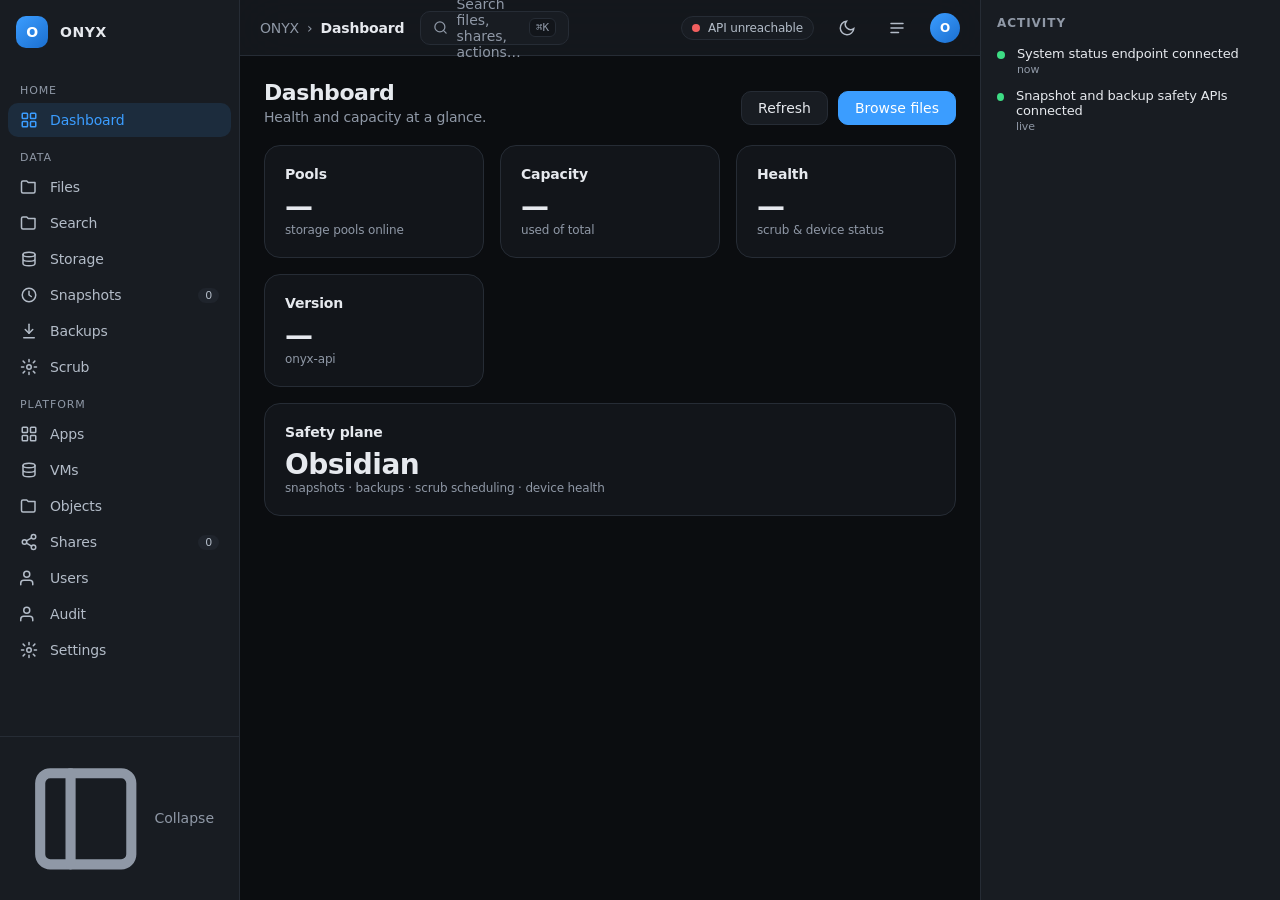
==== commit 1a2bc532: "Report over the audit trail, and search the pool by more than a name Quartz's two intelligence surfa" ====
--- a/docker/onyx-web/index.html
+++ b/docker/onyx-web/index.html
@@ -336,6 +336,7 @@
     var VIEWS = [
       { id: 'dashboard', label: 'Dashboard', icon: ICONS.dashboard, section: 'Home' },
       { id: 'files',     label: 'Files',     icon: ICONS.files,     section: 'Data' },
+      { id: 'search',    label: 'Search',    icon: ICONS.files,     section: 'Data' },
       { id: 'storage',   label: 'Storage',   icon: ICONS.storage,   section: 'Data' },
       { id: 'snapshots', label: 'Snapshots', icon: ICONS.snapshots, section: 'Data', badge: '0' },
       { id: 'backups',   label: 'Backups',   icon: ICONS.backups,   section: 'Data' },
@@ -345,6 +346,7 @@
       { id: 'objects',   label: 'Objects',   icon: ICONS.files,     section: 'Platform' },
       { id: 'shares',    label: 'Shares',    icon: ICONS.shares,    section: 'Platform', badge: '0' },
       { id: 'users',     label: 'Users',     icon: ICONS.users,     section: 'Platform' },
+      { id: 'audit',     label: 'Audit',     icon: ICONS.users,     section: 'Platform' },
       { id: 'settings',  label: 'Settings',  icon: ICONS.settings,  section: 'Platform' }
     ];
 
@@ -1423,60 +1425,90 @@
       if (panel.scrollIntoView) panel.scrollIntoView({ behavior: 'smooth', block: 'nearest' });
     }
 
-    // shareAccessPanel shows who can reach one share. Per-user access is already
-    // in the data model (a `read`/`read-write` grant per share per user), so this
-    // is the UI for it rather than a new permission system.
+    // shareAccessPanel shows who can reach one share, and whether their name can
+    // actually sign in over SMB. The grants live in onyx-core, which renders them
+    // into smb.conf and davd.conf, so this reads the share's own access endpoint
+    // rather than rebuilding the picture from every user's permissions.
     function shareAccessPanel(shareName) {
       var panel = document.getElementById('share-detail');
       if (!panel) return;
-      panel.innerHTML = '<div class="sub">Loading users…</div>';
-      apiJSON('/users').then(function (data) {
-        var users = data.users || [];
+      panel.innerHTML = '<div class="sub">Loading access for ' + esc(shareName) + '…</div>';
+      return Promise.all([
+        apiJSON('/shares/' + encodeURIComponent(shareName) + '/access'),
+        apiJSON('/users').catch(function () { return { users: [] }; }),
+      ]).then(function (results) {
+        var grants = {};
+        (results[0].access || []).forEach(function (g) { grants[g.username] = g.mode; });
+        var accounts = results[0].samba_accounts || [];
+        var users = results[1].users || [];
         if (!users.length) {
           panel.innerHTML = '<h3>Who can reach ' + esc(shareName) + '</h3><div class="sub">No users yet — add one on the Users page first.</div>';
           return;
         }
-        return Promise.all(users.map(function (u) {
-          return apiJSON('/users/' + encodeURIComponent(u.id) + '/permissions').then(function (p) {
-            return { user: u, mode: (p.permissions || {})[shareName] || '' };
-          }).catch(function () { return { user: u, mode: '' }; });
-        })).then(function (rows) {
-          panel.innerHTML = '<h3>Who can reach ' + esc(shareName) + '</h3>' +
-            '<p class="sub">This grant applies to this share only; removing access deletes nothing. SMB and WebDAV serve a granted share to exactly the people listed here; NFS, FTP, SFTP and rsync authenticate per share rather than per user, so there they follow the share\u2019s own read-only setting.</p>' +
-            '<div class="grid" style="grid-template-columns:repeat(auto-fit,minmax(200px,1fr));align-items:end">' +
-            rows.map(function (r) {
-              var options = [['', 'No access'], ['read', 'Read only'], ['read-write', 'Read & write']].map(function (pair) {
-                return '<option value="' + pair[0] + '"' + (pair[0] === r.mode ? ' selected' : '') + '>' + pair[1] + '</option>';
-              }).join('');
-              return '<label>' + esc(r.user.username) + '<select class="search" data-share-grant="' + esc(r.user.id) + '" style="width:100%;max-width:none">' + options + '</select></label>';
-            }).join('') +
-            '<button class="btn primary" id="share-grant-save">Save access</button><button class="btn" id="share-grant-close">Close</button></div>';
-          document.getElementById('share-grant-close').addEventListener('click', function () { panel.innerHTML = ''; });
-          document.getElementById('share-grant-save').addEventListener('click', function () {
-            var button = this;
-            button.disabled = true;
-            button.textContent = 'Saving…';
-            var queue = Promise.resolve();
-            Array.prototype.forEach.call(panel.querySelectorAll('[data-share-grant]'), function (select) {
-              var userID = select.dataset.shareGrant;
-              var mode = select.value;
-              queue = queue.then(function () {
-                // The endpoint replaces the whole map, so the user's other
-                // shares are read back first and carried over.
-                return apiJSON('/users/' + encodeURIComponent(userID) + '/permissions').then(function (p) {
-                  var perms = p.permissions || {};
-                  if (mode) perms[shareName] = mode; else delete perms[shareName];
-                  return apiJSON('/users/' + encodeURIComponent(userID) + '/permissions', { method: 'PUT', body: JSON.stringify({ permissions: perms }) });
-                });
-              });
-            });
-            queue.then(function () {
-              button.disabled = false;
-              button.textContent = 'Save access';
-              panel.insertAdjacentHTML('afterbegin', '<div class="sub" style="color:var(--onyx-success)">Access updated.</div>');
-            }).catch(function (err) { button.disabled = false; button.textContent = 'Save access'; showError(err); });
-          });
-        });
+        // A grant names a person in `valid users`, and Samba treats a name it
+        // has no account for as nobody: the grant is recorded and the share
+        // still refuses them, which is the confusing case this calls out.
+        var sambaMissing = users.filter(function (u) { return grants[u.username] && accounts.indexOf(u.username) < 0; });
+        var notice = '';
+        if (sambaMissing.length) {
+          notice = '<div class="card" style="border-color:var(--onyx-warning);margin:8px 0"><h4 style="margin:0 0 4px">SMB sign-in needed</h4><div class="sub">' + sambaMissing.map(function (u) { return esc(u.username); }).join(', ') + ' can be granted this share but Samba has no account for them yet, so an SMB client will be refused. Set an SMB password on the Users page and they can connect.</div></div>';
+        }
+        panel.innerHTML = '<h3>Who can reach ' + esc(shareName) + '</h3>' +
+          '<p class="sub">This grant applies to this share only; removing access deletes nothing. SMB and WebDAV serve a granted share to exactly the people listed here; NFS, FTP, SFTP and rsync authenticate per share rather than per user, so there they follow the share\u2019s own read-only setting.</p>' + notice +
+          '<div class="grid" style="grid-template-columns:repeat(auto-fit,minmax(200px,1fr));align-items:end">' +
+          users.map(function (u) {
+            var mode = grants[u.username] || '';
+            var options = [['', 'No access'], ['read', 'Read only'], ['read-write', 'Read & write']].map(function (pair) {
+              return '<option value="' + pair[0] + '"' + (pair[0] === mode ? ' selected' : '') + '>' + pair[1] + '</option>';
+            }).join('');
+            var missing = grants[u.username] && accounts.indexOf(u.username) < 0;
+            return '<label>' + esc(u.username) + (missing ? ' <span class="sub">(no SMB account)</span>' : '') + '<select class="search" data-share-grant="' + esc(u.username) + '" style="width:100%;max-width:none">' + options + '</select></label>';
+          }).join('') +
+          '<button class="btn primary" id="share-grant-save">Save access</button><button class="btn" id="share-grant-history">History</button><button class="btn" id="share-grant-close">Close</button></div>';
+        document.getElementById('share-grant-close').addEventListener('click', function () { panel.innerHTML = ''; });
+        document.getElementById('share-grant-history').addEventListener('click', function () { shareAuditPanel(shareName); });
+        document.getElementById('share-grant-save').addEventListener('click', function () {
+          var button = this;
+          button.disabled = true;
+          button.textContent = 'Saving…';
+          // The endpoint takes the share's whole map, so one request both
+          // grants and revokes, and nobody's other shares are touched.
+          var wanted = {};
+          Array.prototype.forEach.call(panel.querySelectorAll('[data-share-grant]'), function (select) {
+            if (select.value) wanted[select.dataset.shareGrant] = select.value;
+          });
+          apiJSON('/shares/' + encodeURIComponent(shareName) + '/access', {
+            method: 'PUT', body: JSON.stringify({ access: wanted }),
+          }).then(function () {
+            return shareAccessPanel(shareName);
+          }).then(function () {
+            panel.insertAdjacentHTML('afterbegin', '<div class="sub" style="color:var(--onyx-success)">Access updated.</div>');
+          }).catch(function (err) {
+            button.disabled = false;
+            button.textContent = 'Save access';
+            showError(err);
+          });
+        });
+      }).catch(showError);
+    }
+
+    // shareAuditPanel answers "why can this person not reach this share?" from
+    // the access trail: the grant changes and the refusals, newest first.
+    function shareAuditPanel(shareName) {
+      var panel = document.getElementById('share-detail');
+      if (!panel) return;
+      panel.innerHTML = '<div class="sub">Loading the access trail…</div>';
+      return apiJSON('/audit/access?share=' + encodeURIComponent(shareName)).then(function (data) {
+        var events = data.events || [];
+        panel.innerHTML = '<h3>' + esc(shareName) + ' \u2014 access trail</h3>' +
+          (events.length ? '<div style="display:grid;gap:6px">' + events.map(function (e) {
+            var verb = e.kind === 'denied' ? 'refused' : (e.kind === 'revoke' ? 'removed' : 'granted');
+            var what = e.kind === 'denied' ? (e.method || '') : (e.mode || 'access');
+            var when = e.ts ? String(e.ts).replace('T', ' ').replace('Z', ' UTC') : '';
+            return '<div class="event" style="border-bottom:1px solid var(--onyx-border);padding-bottom:6px"><div><b>' + esc(e.username) + '</b> ' + esc(verb) + ' <span class="tag">' + esc(String(what)) + '</span><div class="sub">' + esc(when) + (e.actor ? ' · by ' + esc(e.actor) : '') + (e.detail ? ' · ' + esc(e.detail) : '') + '</div></div></div>';
+          }).join('') + '</div>' : '<div class="empty"><b>Nothing recorded for this share yet</b>Grant changes and refused requests appear here as they happen.</div>') +
+          '<div style="display:flex;gap:8px;margin-top:12px"><button class="btn" id="share-audit-back">Back to access</button></div>';
+        document.getElementById('share-audit-back').addEventListener('click', function () { shareAccessPanel(shareName); });
       }).catch(showError);
     }
 
@@ -1508,11 +1540,81 @@
       }).catch(showError);
     }
 
+    // reportUserCleanup surfaces the parts of a removal that can be left behind
+    // even though the deletion itself succeeded: a share grant that could not be
+    // cleared, or an SMB account still accepting the name. Both are permissions
+    // the console has stopped showing, which is exactly when they are dangerous.
+    function reportUserCleanup(res, username) {
+      userCleanupWarnings(res, username).forEach(function (message) {
+        showError({ error: { message: message } });
+      });
+    }
+
+    // userCleanupWarnings is the list of things a removal left behind, so the
+    // decision is testable apart from painting it.
+    function userCleanupWarnings(res, username) {
+      var warnings = [];
+      if (!res) return warnings;
+      if (res.grants_error) {
+        warnings.push('The Onyx mapping for ' + username + ' is gone, but its share grants could not be cleared: ' + res.grants_error);
+      }
+      if (res.samba_account && res.samba_account !== 'removed' && res.samba_account !== 'skipped') {
+        warnings.push(username + ' still has an SMB account: ' + res.samba_account);
+      }
+      return warnings;
+    }
+
     function viewUsers() {
       return '<div class="page-head"><div><h1>Users</h1><p>Identity is owned by Authentik and mirrored here: adding a user creates the account in both, and an Authentik account gets an Onyx role automatically the first time it is seen.</p></div><a class="btn" href="https://auth.onyx.innotel.us/if/admin/" target="_blank" rel="noopener">Open Authentik</a></div>' +
         '<div id="user-sync" class="sub" style="margin-bottom:12px"></div>' +
         '<div class="card" style="margin-bottom:16px"><h3>Add a user</h3><div class="grid" style="grid-template-columns:repeat(auto-fit,minmax(180px,1fr));align-items:end"><label>Username<input id="user-username" class="search" style="width:100%;max-width:none" placeholder="alex"></label><label>Full name<input id="user-display-name" class="search" style="width:100%;max-width:none" placeholder="Alex Doe"></label><label>Email<input id="user-email" class="search" style="width:100%;max-width:none" placeholder="alex@example.com"></label><label>Onyx role<select id="user-role" class="search" style="width:100%;max-width:none"><option>user</option><option>viewer</option><option>operator</option><option>admin</option></select></label><button class="btn primary" id="user-create">Create user</button></div><p class="sub" style="margin:8px 0 0">No password is set here: the account is created in Authentik and the person chooses their own through its recovery and passkey flow.</p></div>' +
+        '<div id="user-detail"></div>' +
         '<div class="card" id="user-list"><div class="empty"><b>Loading users…</b>Reading Authentik accounts and Onyx roles.</div></div>';
+    }
+
+    // userSambaPanel sets the SMB password for one person. A grant renders their
+    // name into smb.conf's `valid users`, and Samba only admits a name that has
+    // an account in its own passdb — without one the grant is recorded and the
+    // share still refuses them, which looks like a broken permission.
+    function userSambaPanel(userID, username) {
+      var panel = document.getElementById('user-detail');
+      if (!panel) return;
+      panel.innerHTML = '<div class="card"><h3>SMB password for ' + esc(username) + '</h3>' +
+        '<p class="sub">File Explorer, Finder and smbclient sign in with this name and password. It is stored only inside Samba\u2019s own passdb and is never shown again; the Onyx account and its Authentik sign-in are separate.</p>' +
+        '<div class="grid" style="grid-template-columns:repeat(auto-fit,minmax(200px,1fr));align-items:end">' +
+        '<label>Password<input id="smb-password" type="password" class="search" style="width:100%;max-width:none" autocomplete="new-password"></label>' +
+        '<label>Repeat<input id="smb-password-repeat" type="password" class="search" style="width:100%;max-width:none" autocomplete="new-password"></label>' +
+        '<button class="btn primary" id="smb-save">Set password</button><button class="btn" id="smb-cancel">Cancel</button></div>' +
+        '<div id="smb-status" class="sub" style="margin-top:8px"></div></div>';
+      document.getElementById('smb-cancel').addEventListener('click', function () { panel.innerHTML = ''; });
+      document.getElementById('smb-save').addEventListener('click', function () {
+        var button = this;
+        var status = document.getElementById('smb-status');
+        var password = document.getElementById('smb-password').value;
+        var repeat = document.getElementById('smb-password-repeat').value;
+        // Checked here so a typo does not become an account nobody knows the
+        // password to; core enforces the length it will actually accept.
+        if (password !== repeat) { status.textContent = 'The two passwords do not match.'; return; }
+        if (password.length < 8) { status.textContent = 'Use at least 8 characters.'; return; }
+        button.disabled = true;
+        button.textContent = 'Setting…';
+        apiJSON('/users/' + encodeURIComponent(userID) + '/smb-password', {
+          method: 'POST', body: JSON.stringify({ password: password }),
+        }).then(function () {
+          status.style.color = 'var(--onyx-success)';
+          status.textContent = username + ' can now sign in to the SMB shares they are granted.';
+          document.getElementById('smb-password').value = '';
+          document.getElementById('smb-password-repeat').value = '';
+          button.disabled = false;
+          button.textContent = 'Set password';
+          loadUsers();
+        }).catch(function (err) {
+          button.disabled = false;
+          button.textContent = 'Set password';
+          status.style.color = 'var(--onyx-danger)';
+          status.textContent = err && err.error && err.error.message ? err.error.message : 'Could not set the SMB password.';
+        });
+      });
     }
 
     // loadUsers presents one row per person: the identity Authentik owns, the
@@ -1521,7 +1623,15 @@
     function loadUsers() {
       var list = document.getElementById('user-list');
       if (!list) return Promise.resolve();
-      return apiJSON('/users').then(function (data) {
+      // The Samba half is fetched beside the identities: a share grant only
+      // works over SMB when the grantee has an account here, so the page has to
+      // show both to be honest about who can actually connect.
+      return Promise.all([
+        apiJSON('/users'),
+        apiJSON('/samba/accounts').catch(function () { return { available: false, accounts: [] }; }),
+      ]).then(function (results) {
+        var data = results[0];
+        var smb = results[1];
         var rows = data.users || [];
         var sync = data.authentik || {};
         var banner = document.getElementById('user-sync');
@@ -1529,24 +1639,51 @@
           if (sync.error) banner.innerHTML = '<div class="card" style="border-color:var(--onyx-danger);margin-bottom:12px"><h3>Authentik sync failed</h3><div class="sub">' + esc(sync.error) + '</div></div>';
           else if (sync.enabled) banner.innerHTML = '<div class="sub" style="color:var(--onyx-success)">Connected to Authentik' + (sync.authentik_users != null ? ' · ' + sync.authentik_users + ' account(s)' : '') + ' · users are mirrored both ways.</div>';
           else banner.innerHTML = '<div class="card" style="margin-bottom:12px"><h3>Authentik sync is off</h3><div class="sub">' + esc(sync.reason || 'Set AUTHENTIK_URL and AUTHENTIK_TOKEN to mirror users.') + '</div><div class="sub">Until then this page shows Onyx roles only.</div></div>';
+          if (smb.available === false) {
+            banner.innerHTML += '<div class="card" style="margin-bottom:12px"><h3>SMB accounts are unavailable</h3><div class="sub">' + esc(smb.reason || 'Samba is not part of this deployment, so a share cannot be reached over SMB.') + '</div></div>';
+          }
         }
+        var accounts = smb.accounts || [];
         list.innerHTML = rows.length ? '<div style="display:grid;gap:10px">' + rows.map(function (u) {
           var source = u.source === 'authentik+onyx' ? 'Authentik + Onyx role' : (u.source === 'authentik' ? 'Authentik (auto-mapped)' : 'Onyx role only');
           var provider = u.in_authentik ? (u.active ? 'can sign in' : 'disabled in Authentik') : 'not in Authentik';
-          return '<div class="event" style="justify-content:space-between;align-items:center;border-bottom:1px solid var(--onyx-border);padding-bottom:10px"><div><b>' + esc(u.display_name || u.username) + '</b><div class="sub">' + esc(u.username) + ' · ' + esc(u.status) + ' · ' + esc(source) + ' · ' + esc(provider) + '</div></div><div style="display:flex;gap:8px;align-items:center;flex-shrink:0"><span class="tag">' + esc(u.role) + '</span><button class="btn" data-user-disable="' + esc(u.id) + '" data-user-name="' + esc(u.username) + '">Disable</button><button class="btn" data-user-purge="' + esc(u.id) + '" data-user-name="' + esc(u.username) + '">Delete everywhere</button></div></div>';
+          // SMB is the one protocol that needs a credential the identity
+          // provider does not issue, so it is shown per person rather than
+          // assumed from the Authentik account.
+          var hasSMB = accounts.indexOf(u.username) >= 0;
+          var smbTag = hasSMB ? '<span class="tag">SMB ready</span>' : '';
+          var smbButton = '<button class="btn" data-user-smb="' + esc(u.id) + '" data-user-name="' + esc(u.username) + '">SMB password</button>';
+          if (hasSMB) smbButton += '<button class="btn" data-user-smb-remove="' + esc(u.id) + '" data-user-name="' + esc(u.username) + '">Remove SMB</button>';
+          return '<div class="event" style="justify-content:space-between;align-items:center;border-bottom:1px solid var(--onyx-border);padding-bottom:10px"><div><b>' + esc(u.display_name || u.username) + '</b><div class="sub">' + esc(u.username) + ' · ' + esc(u.status) + ' · ' + esc(source) + ' · ' + esc(provider) + '</div></div><div style="display:flex;gap:8px;align-items:center;flex-shrink:0;flex-wrap:wrap"><span class="tag">' + esc(u.role) + '</span>' + smbTag + smbButton + '<button class="btn" data-user-disable="' + esc(u.id) + '" data-user-name="' + esc(u.username) + '">Disable</button><button class="btn" data-user-purge="' + esc(u.id) + '" data-user-name="' + esc(u.username) + '">Delete everywhere</button></div></div>';
         }).join('') + '</div>' : '<div class="empty"><b>No users yet</b>Add one above, or create it in Authentik and reload.</div>';
+        Array.prototype.forEach.call(list.querySelectorAll('[data-user-smb]'), function (button) {
+          button.addEventListener('click', function () { userSambaPanel(button.dataset.userSmb, button.dataset.userName); });
+        });
+        Array.prototype.forEach.call(list.querySelectorAll('[data-user-smb-remove]'), function (button) {
+          button.addEventListener('click', function () {
+            if (!confirm('Remove the SMB account for ' + button.dataset.userName + '? SMB will stop accepting this name. The Onyx account, its role and any WebDAV access are unchanged.')) return;
+            button.disabled = true;
+            apiJSON('/users/' + encodeURIComponent(button.dataset.userSmbRemove) + '/smb-password', { method: 'DELETE' })
+              .then(loadUsers)
+              .catch(function (err) { button.disabled = false; showError(err); });
+          });
+        });
         Array.prototype.forEach.call(list.querySelectorAll('[data-user-disable]'), function (button) {
           button.addEventListener('click', function () {
             if (!confirm('Disable ' + button.dataset.userName + '? The Onyx role is removed and the account is disabled in Authentik, so it can no longer sign in. Nothing about the identity is erased.')) return;
             button.disabled = true;
-            apiJSON('/users/' + encodeURIComponent(button.dataset.userDisable), { method: 'DELETE' }).then(loadUsers).catch(function (err) { button.disabled = false; showError(err); });
+            apiJSON('/users/' + encodeURIComponent(button.dataset.userDisable), { method: 'DELETE' })
+              .then(function (res) { loadUsers(); reportUserCleanup(res, button.dataset.userName); })
+              .catch(function (err) { button.disabled = false; showError(err); });
           });
         });
         Array.prototype.forEach.call(list.querySelectorAll('[data-user-purge]'), function (button) {
           button.addEventListener('click', function () {
             if (!confirm('Delete ' + button.dataset.userName + ' everywhere? The account is erased in Authentik as well as here. This cannot be undone.')) return;
             button.disabled = true;
-            apiJSON('/users/' + encodeURIComponent(button.dataset.userPurge) + '?purge=true', { method: 'DELETE' }).then(loadUsers).catch(function (err) { button.disabled = false; showError(err); });
+            apiJSON('/users/' + encodeURIComponent(button.dataset.userPurge) + '?purge=true', { method: 'DELETE' })
+              .then(function (res) { loadUsers(); reportUserCleanup(res, button.dataset.userName); })
+              .catch(function (err) { button.disabled = false; showError(err); });
           });
         });
       }).catch(showError);
@@ -1610,6 +1747,104 @@
         '<div class="card" id="scrub-status"><div class="empty"><b>No pool selected</b>Choose a pool to inspect or configure its scrub cadence.</div></div>';
     }
 
+    /* Search (Quartz): name plus attributes across the pool. The Files page
+     * filters one folder; this one walks the tree, so it is the answer to "where
+     * is that file" when the operator is not standing in the right folder. */
+    function viewSearch() {
+      return '<div class="page-head"><div><h1>Search</h1><p>Find a file by name and attributes across the pool — not only the folder you are in.</p></div></div>' +
+        '<div class="card" style="margin-bottom:16px"><div class="grid" style="grid-template-columns:repeat(auto-fit,minmax(160px,1fr));align-items:end">' +
+        '<label>Name contains<input id="search-q" class="search" style="width:100%;max-width:none" placeholder="holiday"></label>' +
+        '<label>In folder (optional)<input id="search-path" class="search" style="width:100%;max-width:none" placeholder="media/movies"></label>' +
+        '<label>Kind<select id="search-type" class="search" style="width:100%;max-width:none"><option value="">Files and folders</option><option value="file">Files</option><option value="directory">Folders</option></select></label>' +
+        '<label>Min size (bytes)<input id="search-min" class="search" type="number" min="0" style="width:100%;max-width:none" placeholder="1048576"></label>' +
+        '<label>Max size (bytes)<input id="search-max" class="search" type="number" min="0" style="width:100%;max-width:none" placeholder="1073741824"></label>' +
+        '<label>Modified within<input id="search-since" class="search" style="width:100%;max-width:none" placeholder="7d"></label>' +
+        '</div><div style="display:flex;gap:10px;align-items:center;margin-top:16px;flex-wrap:wrap"><button class="btn primary" id="search-run">Search</button><span class="sub" id="search-note"></span></div></div>' +
+        '<div class="card" id="search-results"><div class="empty"><b>No search yet</b>Enter a name to search the pool.</div></div>';
+    }
+
+    function wireSearch() {
+      var run = document.getElementById('search-run');
+      if (run) run.addEventListener('click', runSearch);
+      var q = document.getElementById('search-q');
+      if (q) q.addEventListener('keydown', function (event) { if (event.key === 'Enter') runSearch(); });
+    }
+
+    function runSearch() {
+      var results = document.getElementById('search-results');
+      var note = document.getElementById('search-note');
+      var q = (document.getElementById('search-q').value || '').trim();
+      if (!q) { if (note) note.textContent = 'A name is required.'; return; }
+      var params = ['q=' + encodeURIComponent(q)];
+      var path = (document.getElementById('search-path').value || '').trim();
+      var kind = document.getElementById('search-type').value;
+      var min = (document.getElementById('search-min').value || '').trim();
+      var max = (document.getElementById('search-max').value || '').trim();
+      var since = (document.getElementById('search-since').value || '').trim();
+      if (path) params.push('path=' + encodeURIComponent(path));
+      if (kind) params.push('type=' + encodeURIComponent(kind));
+      if (min) params.push('min_size=' + encodeURIComponent(min));
+      if (max) params.push('max_size=' + encodeURIComponent(max));
+      if (since) params.push('modified_since=' + encodeURIComponent(since));
+      if (note) note.textContent = 'Searching…';
+      results.innerHTML = '<div class="empty"><b>Searching…</b>Walking the tree from the storage root.</div>';
+      apiJSON('/files/search?' + params.join('&')).then(function (data) {
+        var rows = data.results || [];
+        if (note) note.textContent = rows.length + ' result(s) from ' + (data.scanned || 0) + ' entries' + (data.truncated ? ' — stopped early, narrow the search for a complete answer' : '');
+        results.innerHTML = rows.length ? '<div style="display:grid;gap:10px">' + rows.map(function (entry) {
+          return '<div class="event" style="justify-content:space-between;align-items:center;border-bottom:1px solid var(--onyx-border);padding-bottom:10px"><div><b>' + esc(entry.name) + '</b><div class="sub">' + esc(entry.path + ' · ' + (entry.type === 'directory' ? 'folder' : formatBytes(entry.size)) + ' · ' + entry.modified_at) + '</div></div>' +
+            (entry.type === 'directory'
+              ? '<span class="sub">folder</span>'
+              : '<div style="display:flex;gap:8px"><button class="btn" data-view="' + esc(entry.path) + '">View</button><button class="btn" data-save="' + esc(entry.path) + '">Download</button></div>') +
+            '</div>';
+        }).join('') + '</div>' : '<div class="empty"><b>Nothing matched</b>Try a shorter name, or drop a size or age filter.</div>';
+        Array.prototype.forEach.call(results.querySelectorAll('[data-view]'), function (button) {
+          button.addEventListener('click', function () { window.open(API + '/files/content?path=' + encodeURIComponent(button.dataset.view), '_blank', 'noopener'); });
+        });
+        Array.prototype.forEach.call(results.querySelectorAll('[data-save]'), function (button) {
+          button.addEventListener('click', function () { window.open(API + '/files/content?download=1&path=' + encodeURIComponent(button.dataset.save), '_blank', 'noopener'); });
+        });
+      }).catch(function (error) {
+        if (note) note.textContent = '';
+        results.innerHTML = '<div class="empty"><b>Search failed</b>' + esc(error && error.message ? error.message : 'The request was refused.') + '</div>';
+      });
+    }
+
+    /* Audit report (Quartz): the trail summarized — how much, and which share
+     * or name is worst — rather than a raw page of events. */
+    function viewAudit() {
+      return '<div class="page-head"><div><h1>Audit</h1><p>What was granted, revoked and refused in the access trail, and who was refused the most.</p></div>' +
+        '<a class="btn" href="' + API + '/audit?format=csv" target="_blank" rel="noopener">Download CSV</a></div>' +
+        '<div class="grid" id="audit-summary"></div>' +
+        '<div class="card" style="margin-top:16px" id="audit-shares"><div class="empty"><b>Loading audit report…</b>Reading the access trail from onyx-core.</div></div>' +
+        '<div class="card" style="margin-top:16px" id="audit-users"></div>';
+    }
+
+    function loadAudit() {
+      apiJSON('/audit').then(function (data) {
+        var totals = data.totals || {};
+        var summary = document.getElementById('audit-summary');
+        if (summary) summary.innerHTML =
+          '<div class="card"><h3>Granted</h3><div class="stat">' + (totals.grant || 0) + '</div><div class="sub">in the last ' + (data.events || 0) + ' recorded events</div></div>' +
+          '<div class="card"><h3>Revoked</h3><div class="stat">' + (totals.revoke || 0) + '</div><div class="sub">grants removed</div></div>' +
+          '<div class="card"><h3>Refused</h3><div class="stat">' + (totals.denied || 0) + '</div><div class="sub">' + (data.first_ts ? ('between ' + data.first_ts + ' and ' + data.last_ts) : 'no events in the sample') + '</div></div>';
+
+        var shares = document.getElementById('audit-shares');
+        if (shares) shares.innerHTML = '<h3>Shares by refusal</h3>' + ((data.shares || []).filter(function (row) { return row.denied > 0; }).length
+          ? '<div style="display:grid;gap:10px">' + data.shares.map(function (row) {
+              return '<div class="event" style="justify-content:space-between"><span><b>' + esc(row.share) + '</b><div class="sub">' + (row.grant || 0) + ' granted · ' + (row.revoke || 0) + ' revoked</div></span><span class="badge">' + (row.denied || 0) + ' refused</span></div>';
+            }).join('') + '</div>'
+          : '<div class="empty"><b>No refusals recorded</b>Every request in this sample was allowed.</div>');
+
+        var users = document.getElementById('audit-users');
+        if (users) users.innerHTML = '<h3>Names refused</h3>' + ((data.denied_users || []).length
+          ? '<div style="display:grid;gap:10px">' + data.denied_users.map(function (row) {
+              return '<div class="event" style="justify-content:space-between"><b>' + esc(row.username) + '</b><span class="badge">' + (row.denied || 0) + ' refused</span></div>';
+            }).join('') + '</div>'
+          : '<div class="empty"><b>Nobody was refused</b>No denied events in this sample.</div>');
+      }).catch(showError);
+    }
+
     function render(route) {
       var v = VIEWS.filter(function (x) { return x.id === route; })[0] || VIEWS[0];
       renderNav(v.id);
@@ -1627,9 +1862,13 @@
       else if (v.id === 'objects') body = viewObjects();
       else if (v.id === 'shares') body = viewShares();
       else if (v.id === 'users') body = viewUsers();
+      else if (v.id === 'search') body = viewSearch();
+      else if (v.id === 'audit') body = viewAudit();
       else if (v.id === 'settings') body = viewSettings();
       else body = viewSimple('Settings', 'Theme, density and system preferences.', 'Preferences persist per user.');
       document.getElementById('content').innerHTML = body;
+      if (v.id === 'search') wireSearch();
+      if (v.id === 'audit') loadAudit();
       if (v.id === 'dashboard') {
         loadStatus();
         var dashRefresh = document.getElementById('dashboard-refresh');
@@ -1969,14 +2208,12 @@
       return Promise.all([pools, overview]).then(function (parts) {
         var rows = parts[0].pools || [];
         var ov = parts[1] || {};
-        // A pool whose mount this process can actually reach counts as online
-        // even when the registry snapshot still says offline: the mount is the
-        // reality, and the Storage page's headline already reports it that way,
-        // so the two pages cannot contradict each other.
-        var mounted = {};
-        (ov.entries || []).forEach(function (e) { if (e.visible) mounted[e.name] = true; });
+        // /pools already reports a mounted pool as online: the API reconciles the
+        // registry snapshot against the live mount before it answers. Counting
+        // that served state directly — rather than re-joining the overview here —
+        // is what keeps this card, the Storage page and Files from drifting.
         var online = rows.filter(function (p) {
-          return mounted[p.name] || String(p.state || '').toLowerCase() !== 'offline';
+          return String(p.state || '').toLowerCase() !== 'offline';
         });
         set('stat-pools', String(online.length));
         set('stat-pools-sub', rows.length
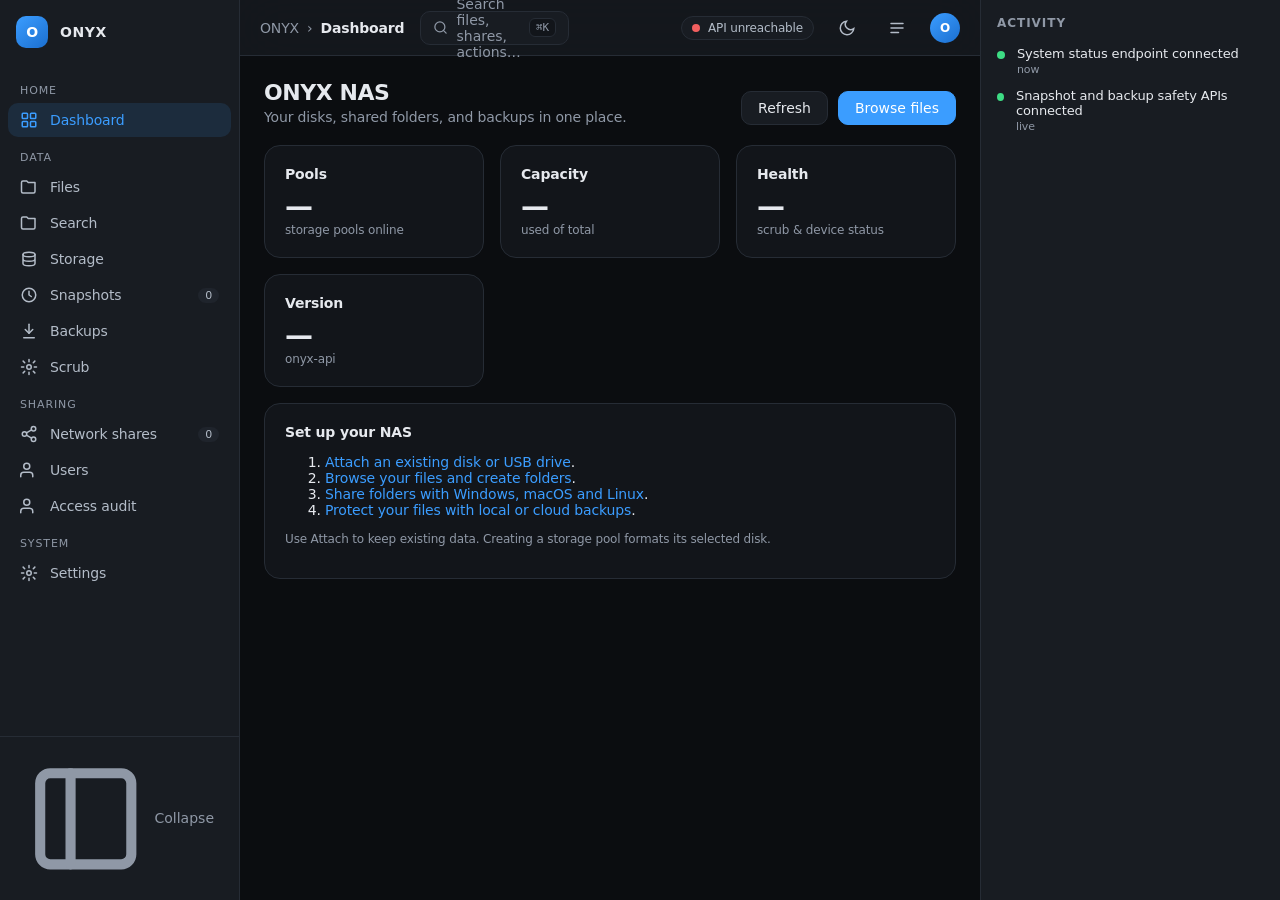
==== commit ee1f1005: "Create NAS development profile with cloud and USB storage support" ====
--- a/docker/onyx-web/index.html
+++ b/docker/onyx-web/index.html
@@ -4,7 +4,7 @@
   <meta charset="utf-8">
   <meta name="viewport" content="width=device-width, initial-scale=1">
   <meta name="color-scheme" content="dark light">
-  <title>ONYX — Online Storage System</title>
+  <title>ONYX NAS</title>
   <meta name="description" content="ONYX — Self-hosted online storage system. Manage pools, files, snapshots and shares.">
   <link rel="icon" href="data:image/svg+xml,%3Csvg xmlns='http://www.w3.org/2000/svg' viewBox='0 0 32 32'%3E%3Crect width='32' height='32' rx='8' fill='%230b0d10'/%3E%3Cpath d='M16 6l9 5v10l-9 5-9-5V11z' fill='none' stroke='%233b9dff' stroke-width='2'/%3E%3C/svg%3E">
   <style>
@@ -288,7 +288,7 @@
         <button class="icon-btn" id="rail-toggle" type="button" title="Toggle activity rail" aria-label="Toggle activity rail">
           <svg width="18" height="18" viewBox="0 0 24 24" fill="none" stroke="currentColor" stroke-width="2" stroke-linecap="round"><path d="M4 6h16M4 12h16M4 18h10"/></svg>
         </button>
-        <span class="avatar" title="Signed in via Cerulean" aria-label="Account">O</span>
+        <span class="avatar" title="NAS administration" aria-label="Account">O</span>
       </header>
       <main class="content" id="content"></main>
     </div>
@@ -311,6 +311,7 @@
     </div>
   </div>
 
+  <script src="/config.js"></script>
   <script>
   (function () {
     'use strict';
@@ -341,14 +342,18 @@
       { id: 'snapshots', label: 'Snapshots', icon: ICONS.snapshots, section: 'Data', badge: '0' },
       { id: 'backups',   label: 'Backups',   icon: ICONS.backups,   section: 'Data' },
       { id: 'scrub',     label: 'Scrub',     icon: ICONS.settings,  section: 'Data' },
-      { id: 'apps',      label: 'Apps',      icon: ICONS.apps,      section: 'Platform' },
-      { id: 'vms',       label: 'VMs',       icon: ICONS.storage,   section: 'Platform' },
-      { id: 'objects',   label: 'Objects',   icon: ICONS.files,     section: 'Platform' },
-      { id: 'shares',    label: 'Shares',    icon: ICONS.shares,    section: 'Platform', badge: '0' },
-      { id: 'users',     label: 'Users',     icon: ICONS.users,     section: 'Platform' },
-      { id: 'audit',     label: 'Audit',     icon: ICONS.users,     section: 'Platform' },
-      { id: 'settings',  label: 'Settings',  icon: ICONS.settings,  section: 'Platform' }
+      { id: 'shares',    label: 'Network shares', icon: ICONS.shares, section: 'Sharing', badge: '0' },
+      { id: 'users',     label: 'Users',     icon: ICONS.users,     section: 'Sharing' },
+      { id: 'audit',     label: 'Access audit', icon: ICONS.users, section: 'Sharing' },
+      { id: 'apps',      label: 'Apps',      icon: ICONS.apps,      section: 'Platform', platformOnly: true },
+      { id: 'vms',       label: 'VMs',       icon: ICONS.storage,   section: 'Platform', platformOnly: true },
+      { id: 'objects',   label: 'Objects',   icon: ICONS.files,     section: 'Platform', platformOnly: true },
+      { id: 'settings',  label: 'Settings',  icon: ICONS.settings,  section: 'System' }
     ];
+
+    function activeViews() {
+      return VIEWS.filter(function (view) { return !view.platformOnly || window.ONYX_MODE === 'platform'; });
+    }
 
     var API = window.ONYX_API_BASE || (function () {
       var host = window.location.hostname;
@@ -366,7 +371,7 @@
     function renderNav(active) {
       var html = '';
       var seen = '';
-      VIEWS.forEach(function (v) {
+      activeViews().forEach(function (v) {
         if (v.section !== seen) {
           seen = v.section;
           html += '<div class="section">' + esc(v.section) + '</div>';
@@ -385,7 +390,7 @@
     function reserved(title, note) { return '<div class="card reserved"><h3>' + title + '</h3><div class="stat">' + esc(note) + '</div></div>'; }
 
     function viewDashboard() {
-      return '<div class="page-head"><div><h1>Dashboard</h1><p>Health and capacity at a glance.</p></div>' +
+      return '<div class="page-head"><div><h1>ONYX NAS</h1><p>Your disks, shared folders, and backups in one place.</p></div>' +
         '<div style="display:flex;gap:10px;align-items:center;flex-wrap:wrap"><span class="sub" id="dashboard-updated"></span><button class="btn" id="dashboard-refresh">Refresh</button><button class="btn primary" onclick="location.hash=\'#/files\'">Browse files</button></div></div>' +
         '<div class="grid">' +
         '<div class="card"><h3>Pools</h3><div class="stat" id="stat-pools">—</div><div class="sub" id="stat-pools-sub">storage pools online</div></div>' +
@@ -394,7 +399,7 @@
         '<div class="card"><h3>Version</h3><div class="stat" id="stat-version">—</div><div class="sub">onyx-api</div></div>' +
         '</div>' +
         '<div class="grid" style="margin-top:16px">' +
-        card('Safety plane', stat('Obsidian', 'snapshots · backups · scrub scheduling · device health')) +
+        card('Set up your NAS', '<ol><li><a href="#/storage">Attach an existing disk or USB drive</a>.</li><li><a href="#/files">Browse your files and create folders</a>.</li><li><a href="#/shares">Share folders with Windows, macOS and Linux</a>.</li><li><a href="#/backups">Protect your files with local or cloud backups</a>.</li></ol><p class="sub">Use Attach to keep existing data. Creating a storage pool formats its selected disk.</p>') +
         '</div>';
     }
 
@@ -815,7 +820,7 @@
     }
 
     function showError(err) {
-      var message = err && err.error && err.error.message ? err.error.message : 'The API request failed.';
+      var message = err && err.error && err.error.message ? err.error.message : err && err.message ? err.message : 'The API request failed.';
       var target = document.getElementById('content');
       if (target) target.insertAdjacentHTML('afterbegin', '<div class="card" style="border-color:var(--onyx-danger);color:var(--onyx-danger)">' + esc(message) + '</div>');
     }
@@ -1189,10 +1194,11 @@
       }).catch(function () { select.innerHTML = '<option value="">Providers unavailable</option>'; });
     }
 
-    function renderRemoteFields(providers) {
-      var select = document.getElementById('remote-provider');
-      var fields = document.getElementById('remote-fields');
-      var hint = document.getElementById('remote-hint');
+    function renderRemoteFields(providers, prefix) {
+      prefix = prefix || 'remote';
+      var select = document.getElementById(prefix === 'remote' ? 'remote-provider' : 'settings-provider');
+      var fields = document.getElementById(prefix + '-fields');
+      var hint = document.getElementById(prefix + '-hint');
       if (!select || !fields) return;
       var provider = (providers || []).filter(function (p) { return p.type === select.value; })[0];
       if (!provider) {
@@ -1202,12 +1208,53 @@
       }
       var required = provider.required || [];
       fields.innerHTML = (provider.fields || []).map(function (field) {
+        if (field === 'service_account_credentials') {
+          return '<label>Service-account JSON key<input type="file" accept=".json,application/json" data-remote-file="service_account_credentials" class="search" style="width:100%"><textarea class="search" data-remote-field="service_account_credentials" style="width:100%;min-height:90px" placeholder="Or paste your service-account JSON key" autocomplete="off" spellcheck="false"></textarea></label>';
+        }
         var label = field.replace(/_/g, ' ').replace(/\b\w/g, function (c) { return c.toUpperCase(); });
         if (required.indexOf(field) >= 0) label += ' *';
         var secret = /pass|secret|key$/.test(field);
+        if (field === 'service_account_file') label = 'Existing key-file path (alternative to upload)';
         return '<label>' + esc(label) + '<input class="search" data-remote-field="' + esc(field) + '" style="width:100%;max-width:none"' + (secret ? ' type="password"' : '') + ' autocomplete="off"></label>';
       }).join('');
       if (hint) hint.textContent = provider.hint || '';
+    }
+
+    function collectRemoteParams(container) {
+      var params = {};
+      Array.prototype.forEach.call(container.querySelectorAll('[data-remote-field]'), function (input) {
+        var value = input.value.trim();
+        if (value) params[input.dataset.remoteField] = value;
+      });
+      var files = Array.prototype.slice.call(container.querySelectorAll('[data-remote-file]'));
+      return Promise.resolve().then(function () { return Promise.all(files.map(function (input) {
+        if (!input.files || !input.files.length) return;
+        if (input.files[0].size > 64 * 1024) throw new Error('The service-account JSON key must be smaller than 64 KB.');
+        return input.files[0].text().then(function (text) { params[input.dataset.remoteFile] = text; });
+      })); }).then(function () { return params; });
+    }
+
+    function continueRemoteSetup(name, step, statusID) {
+      var status = document.getElementById(statusID || 'remote-status');
+      if (!status) return;
+      var question = step.question || {};
+      var examples = question.examples || [];
+      var input = question.exclusive && examples.length
+        ? '<select id="remote-setup-answer" class="search">' + examples.map(function (example) { return '<option value="' + esc(example.Value) + '">' + esc(example.Help || example.Value) + '</option>'; }).join('') + '</select>'
+        : '<input id="remote-setup-answer" class="search" type="' + (question.is_password || question.name === 'config_2fa' ? 'password' : 'text') + '" autocomplete="off" value="' + esc(question.default == null ? '' : String(question.default)) + '">';
+      status.innerHTML = '<b>Finish connecting ' + esc(name) + '</b><p class="sub" style="white-space:pre-wrap">' + esc(question.help || 'Complete account setup') + '</p>' + (step.error ? '<p class="sub">' + esc(step.error) + '</p>' : '') + input + '<button id="remote-setup-submit" class="btn primary">Continue</button>';
+      var button = document.getElementById('remote-setup-submit');
+      button.addEventListener('click', function () {
+        var answer = document.getElementById('remote-setup-answer').value;
+        if (question.required && !answer.trim()) { showError({ error: { message: 'An answer is required.' } }); return; }
+        button.disabled = true;
+        apiJSON('/storage/remotes/' + encodeURIComponent(name) + '/configure', { method: 'POST', body: JSON.stringify({ id: step.id, result: answer }) }).then(function (res) {
+          if (res.configuration) { continueRemoteSetup(name, res.configuration, statusID); return; }
+          status.textContent = res.ok ? name + ' is connected and reachable.' : 'Setup completed, but the account could not be reached: ' + res.detail;
+          loadSettingsRemotes().catch(function () {});
+          loadRemoteTargets();
+        }).catch(function (err) { button.disabled = false; showError(err); });
+      });
     }
 
     // oauthRedirect is the set of backends the console can sign in for itself
@@ -1221,10 +1268,10 @@
     // approve access in a browser and the callback lands on 127.0.0.1 of the
     // machine that ran the approval, so the console shows the exact command and
     // takes the token it prints.
-    function connectRemoteAccount(name, type, canRedirect) {
-      var status = document.getElementById('remote-status');
+    function connectRemoteAccount(name, type, canRedirect, statusID) {
+      var status = document.getElementById(statusID || 'remote-status');
       if (!status) return;
-      var command = 'rclone authorize ' + type;
+      var command = 'rclone authorize ' + (type === 'sharepoint' ? 'onedrive' : type);
       var signIn = canRedirect
         ? '<button class="btn primary" id="remote-oauth-start">Sign in with ' + esc(type) + '</button>' +
           '<div id="remote-oauth-result" class="sub" style="margin-top:8px"></div>' +
@@ -1278,6 +1325,7 @@
         }).then(function (res) {
           button.disabled = false;
           button.textContent = 'Connect account';
+          if (res.configuration) { continueRemoteSetup(name, res.configuration, statusID); return; }
           result.textContent = res.ok
             ? name + ' is connected and reachable.'
             : name + ' stored the token but the account could not be reached: ' + res.detail;
@@ -1312,10 +1360,23 @@
         }
         list.innerHTML = names.length
           ? '<div style="display:grid;gap:6px">' + names.map(function (n) {
-            var connect = oauthTypes[details[n]] ? '<button class="btn primary" data-remote-connect="' + esc(n) + '">Connect</button>' : '';
+            var pending = (data.configuration || {})[n];
+            var connect = pending ? '<button class="btn primary" data-remote-continue="' + esc(n) + '">Continue setup</button>' : oauthTypes[details[n]] ? '<button class="btn primary" data-remote-connect="' + esc(n) + '">Connect</button>' : details[n] === 'iclouddrive' ? '<button class="btn" data-remote-reconnect="' + esc(n) + '">Reconnect</button>' : '';
             return '<div style="display:flex;gap:8px;align-items:center"><span class="tag">' + esc(n) + (details[n] ? ' · ' + esc(details[n]) : '') + '</span>' + connect + '<button class="btn" data-remote-check="' + esc(n) + '">Check</button><button class="btn" data-remote-delete="' + esc(n) + '">Remove</button></div>';
           }).join('') + '</div>'
           : 'No cloud/remote targets configured yet.';
+        Array.prototype.forEach.call(list.querySelectorAll('[data-remote-continue]'), function (button) {
+          button.addEventListener('click', function () { continueRemoteSetup(button.dataset.remoteContinue, data.configuration[button.dataset.remoteContinue]); });
+        });
+        Array.prototype.forEach.call(list.querySelectorAll('[data-remote-reconnect]'), function (button) {
+          button.addEventListener('click', function () {
+            var name = button.dataset.remoteReconnect;
+            apiJSON('/storage/remotes/' + encodeURIComponent(name) + '/reconnect', { method: 'POST', body: '{}' }).then(function (res) {
+              if (res.configuration) continueRemoteSetup(name, res.configuration);
+              else document.getElementById('remote-status').textContent = res.ok ? name + ' is connected.' : 'Could not reach the account: ' + res.detail;
+            }).catch(showError);
+          });
+        });
         if (data.error) list.innerHTML += '<div class="sub" style="margin-top:8px">' + esc(data.error) + '</div>';
         Array.prototype.forEach.call(list.querySelectorAll('[data-remote-check]'), function (button) {
           button.addEventListener('click', function () {
@@ -1696,7 +1757,7 @@
     // token is pasted; key-based backends (S3, SMB, SFTP, WebDAV, ...) are
     // configured there too because they need more than a name.
     function viewSettings() {
-      return '<div class="page-head"><div><h1>Settings</h1><p>Current platform connections and dashboard preferences.</p></div></div><div class="grid"><div class="card"><h3>Identity</h3><p class="sub">Cerulean Authentik provides SSO and user identity.</p><a class="btn" href="https://auth.onyx.innotel.us/if/admin/" target="_blank" rel="noopener">Manage identity</a></div><div class="card"><h3>Cloud accounts</h3><p class="sub">Rclone reaches Google Drive, Microsoft OneDrive, SharePoint, Dropbox, S3, SMB, SFTP and more. Create the account here — Onyx writes the remote for you.</p><div class="grid" style="grid-template-columns:repeat(auto-fit,minmax(180px,1fr));align-items:end"><label>Provider<select id="settings-provider" class="search" style="width:100%;max-width:none"><option value="">Loading providers…</option></select></label><label>Account name<input id="settings-remote-name" class="search" style="width:100%;max-width:none" placeholder="my-drive" autocomplete="off"></label><button class="btn primary" id="settings-remote-create">Create remote</button><button class="btn" id="settings-refresh-remotes">Check all</button></div><div id="settings-remotes" class="sub" style="margin-top:8px">Loading remotes…</div></div><div class="card"><h3>Appearance</h3><label>Theme<select id="settings-theme" class="search" style="width:100%;margin-top:8px"><option value="dark">Dark</option><option value="light">Light</option></select></label></div></div>';
+      return '<div class="page-head"><div><h1>Settings</h1><p>Current platform connections and dashboard preferences.</p></div></div><div class="grid"><div class="card"><h3>Identity</h3><p class="sub">Cerulean Authentik provides SSO and user identity.</p><a class="btn" href="https://auth.onyx.innotel.us/if/admin/" target="_blank" rel="noopener">Manage identity</a></div><div class="card"><h3>Cloud accounts</h3><p class="sub">Connect Google Drive, Google Cloud Storage, Microsoft OneDrive, SharePoint, Apple iCloud Drive and other storage providers. Enter the provider credentials, then complete any sign-in or verification steps below.</p><div class="grid" style="grid-template-columns:repeat(auto-fit,minmax(180px,1fr));align-items:end"><label>Provider<select id="settings-provider" class="search" style="width:100%;max-width:none"><option value="">Loading providers…</option></select></label><label>Account name<input id="settings-remote-name" class="search" style="width:100%;max-width:none" placeholder="my-drive" autocomplete="off"></label><button class="btn primary" id="settings-remote-create">Create remote</button><button class="btn" id="settings-refresh-remotes">Check all</button></div><div id="settings-remote-fields" class="grid" style="grid-template-columns:repeat(auto-fit,minmax(180px,1fr));margin-top:12px"></div><p id="settings-remote-hint" class="sub"></p><div id="settings-remotes" class="sub" style="margin-top:8px">Loading remotes…</div><div id="settings-remote-status" class="sub" style="margin-top:12px"></div></div><div class="card"><h3>Appearance</h3><label>Theme<select id="settings-theme" class="search" style="width:100%;margin-top:8px"><option value="dark">Dark</option><option value="light">Light</option></select></label></div></div>';
     }
 
     // loadSettingsRemotes fills the provider picker from the same catalog the
@@ -1709,17 +1770,36 @@
         var select = document.getElementById('settings-provider');
         if (select && select.dataset.filled !== 'true') {
           select.innerHTML = '<option value="">Choose a provider…</option>' + providers.map(function (p) {
-            return '<option value="' + esc(p.type) + '">' + esc(p.label) + (p.oauth ? ' (browser approval on Shares)' : '') + '</option>';
+            return '<option value="' + esc(p.type) + '">' + esc(p.label) + (p.oauth ? ' (browser approval)' : '') + '</option>';
           }).join('');
           select.dataset.filled = 'true';
+          select.addEventListener('change', function () { renderRemoteFields(providers, 'settings-remote'); });
         }
         var names = parts[1].remotes || [];
         var details = parts[1].details || {};
         box.innerHTML = names.length
           ? '<div style="display:grid;gap:4px">' + names.map(function (n) {
-            return '<div style="display:flex;gap:8px;align-items:center"><span class="tag">' + esc(n) + (details[n] ? ' · ' + esc(details[n]) : '') + '</span><span data-settings-status="' + esc(n) + '"></span></div>';
+            var pending = (parts[1].configuration || {})[n];
+            var provider = providers.filter(function (p) { return p.type === details[n]; })[0];
+            var connect = pending ? '<button class="btn" data-settings-continue="' + esc(n) + '">Continue setup</button>' : provider && provider.oauth ? '<button class="btn" data-settings-connect="' + esc(n) + '">Connect</button>' : details[n] === 'iclouddrive' ? '<button class="btn" data-settings-reconnect="' + esc(n) + '">Reconnect</button>' : '';
+            return '<div style="display:flex;gap:8px;align-items:center"><span class="tag">' + esc(n) + (details[n] ? ' · ' + esc(details[n]) : '') + '</span><span data-settings-status="' + esc(n) + '"></span>' + connect + '</div>';
           }).join('') + '</div>'
           : 'No rclone remotes configured yet.';
+        Array.prototype.forEach.call(box.querySelectorAll('[data-settings-continue]'), function (button) {
+          button.addEventListener('click', function () { continueRemoteSetup(button.dataset.settingsContinue, parts[1].configuration[button.dataset.settingsContinue], 'settings-remote-status'); });
+        });
+        Array.prototype.forEach.call(box.querySelectorAll('[data-settings-connect]'), function (button) {
+          button.addEventListener('click', function () { var name = button.dataset.settingsConnect; connectRemoteAccount(name, details[name], (parts[0].oauth_redirect || []).indexOf(details[name]) >= 0, 'settings-remote-status'); });
+        });
+        Array.prototype.forEach.call(box.querySelectorAll('[data-settings-reconnect]'), function (button) {
+          button.addEventListener('click', function () {
+            var name = button.dataset.settingsReconnect;
+            apiJSON('/storage/remotes/' + encodeURIComponent(name) + '/reconnect', { method: 'POST', body: '{}' }).then(function (res) {
+              if (res.configuration) continueRemoteSetup(name, res.configuration, 'settings-remote-status');
+              else document.getElementById('settings-remote-status').textContent = res.ok ? name + ' is connected.' : 'Could not reach the account: ' + res.detail;
+            }).catch(showError);
+          });
+        });
       }).catch(function (err) { box.textContent = 'Remotes unavailable'; throw err; });
     }
 
@@ -1846,7 +1926,7 @@
     }
 
     function render(route) {
-      var v = VIEWS.filter(function (x) { return x.id === route; })[0] || VIEWS[0];
+      var v = activeViews().filter(function (x) { return x.id === route; })[0] || VIEWS[0];
       renderNav(v.id);
       document.getElementById('crumbs').innerHTML = '<span>ONYX</span><span>›</span><b>' + esc(v.label) + '</b>';
 
@@ -2019,25 +2099,23 @@
         loadRemoteTargets();
         document.getElementById('remote-save').addEventListener('click', function () {
           var status = document.getElementById('remote-status');
-          var params = {};
-          Array.prototype.forEach.call(document.querySelectorAll('[data-remote-field]'), function (input) {
-            var value = input.value.trim();
-            if (value) params[input.dataset.remoteField] = value;
-          });
-          var body = { name: document.getElementById('remote-name').value.trim(), type: document.getElementById('remote-provider').value, params: params };
+          var body = { name: document.getElementById('remote-name').value.trim(), type: document.getElementById('remote-provider').value };
           if (!body.name || !body.type) {
             showError({ error: { message: 'A target name and a provider are required.' } });
             return;
           }
           if (status) status.textContent = 'Saving target…';
-          apiJSON('/storage/remotes', { method: 'POST', body: JSON.stringify(body) }).then(function (result) {
+          collectRemoteParams(document.getElementById('remote-fields')).then(function (params) { body.params = params; return apiJSON('/storage/remotes', { method: 'POST', body: JSON.stringify(body) }); }).then(function (result) {
             if (status) status.textContent = 'Saved ' + result.name + ' (' + result.type + ').' + (result.next_step ? ' ' + result.next_step : '');
             document.getElementById('remote-name').value = '';
             return loadRemoteTargets().then(function () {
               // An OAuth backend is only half done when it is saved: take the
               // operator straight to the approval step instead of leaving a
               // remote that silently fails every request.
-              if (result.oauth) connectRemoteAccount(result.name, result.type, !!oauthRedirect[result.type]);
+              document.getElementById('remote-fields').innerHTML = '';
+              document.getElementById('remote-provider').value = '';
+              if (result.configuration) continueRemoteSetup(result.name, result.configuration);
+              else if (result.oauth) connectRemoteAccount(result.name, result.type, !!oauthRedirect[result.type]);
             });
           }).catch(showError);
         });
@@ -2141,15 +2219,23 @@
           var name = document.getElementById('settings-remote-name').value.trim();
           var type = document.getElementById('settings-provider').value;
           if (!name || !type) { showError({ error: { message: 'Choose a provider and give the account a name.' } }); return; }
-          var box = document.getElementById('settings-remotes');
-          if (box) box.textContent = 'Creating ' + name + '…';
-          apiJSON('/storage/remotes', { method: 'POST', body: JSON.stringify({ name: name, type: type, params: {} }) }).then(function (result) {
+          var button = document.getElementById('settings-remote-create');
+          var status = document.getElementById('settings-remote-status');
+          button.disabled = true;
+          status.textContent = 'Creating ' + name + '…';
+          collectRemoteParams(document.getElementById('settings-remote-fields')).then(function (params) {
+            return apiJSON('/storage/remotes', { method: 'POST', body: JSON.stringify({ name: name, type: type, params: params }) });
+          }).then(function (result) {
             document.getElementById('settings-remote-name').value = '';
+            document.getElementById('settings-remote-fields').innerHTML = '';
+            document.getElementById('settings-provider').value = '';
+            document.getElementById('settings-remote-hint').textContent = '';
             return loadSettingsRemotes().then(function () {
-              var box2 = document.getElementById('settings-remotes');
-              if (box2) box2.insertAdjacentHTML('afterbegin', '<div class="sub" style="color:var(--onyx-success)">Created ' + esc(result.name) + ' (' + esc(result.type) + ').' + (result.oauth ? ' Approve it on the Shares page — press Connect beside the target and paste the token rclone prints.' : '') + '</div>');
+              status.textContent = 'Created ' + result.name + '.';
+              if (result.configuration) continueRemoteSetup(result.name, result.configuration, 'settings-remote-status');
+              else if (result.oauth) connectRemoteAccount(result.name, result.type, ['drive', 'onedrive', 'sharepoint'].indexOf(result.type) >= 0, 'settings-remote-status');
             });
-          }).catch(showError);
+          }).catch(function (err) { status.textContent = ''; showError(err); }).finally(function () { button.disabled = false; });
         });
       }
       if (v.id === 'backups') {
@@ -2182,6 +2268,12 @@
         .then(function (r) { return r.ok ? r.json() : Promise.reject(r.status); })
         .then(function (s) {
           var services = Array.isArray(s.services) ? s.services : [];
+          if (window.ONYX_MODE !== 'platform') {
+            var required = ['onyx-core', 'onyx-storaged', 'onyx-shared', 'onyx-privd', 'onyx-snapd', 'onyx-backupd'];
+            services = required.map(function (name) {
+              return services.filter(function (service) { return service.name === name; })[0] || { name: name, status: 'UNKNOWN' };
+            });
+          }
           var serving = services.filter(function (service) { return service.status === 'SERVING'; }).length;
           var healthy = services.length > 0 && serving === services.length;
           setStatus(healthy ? 'ok' : 'warn', services.length ? serving + '/' + services.length + ' services' : 'Checking services');
@@ -2239,7 +2331,7 @@
     var paletteIndex = 0;
 
     function commands() {
-      return VIEWS.map(function (v) {
+      return activeViews().map(function (v) {
         return { label: 'Go to ' + v.label, hint: v.section, run: function () { location.hash = '#/' + v.id; } };
       }).concat([
         { label: 'Toggle theme', hint: 'Appearance', run: toggleTheme },
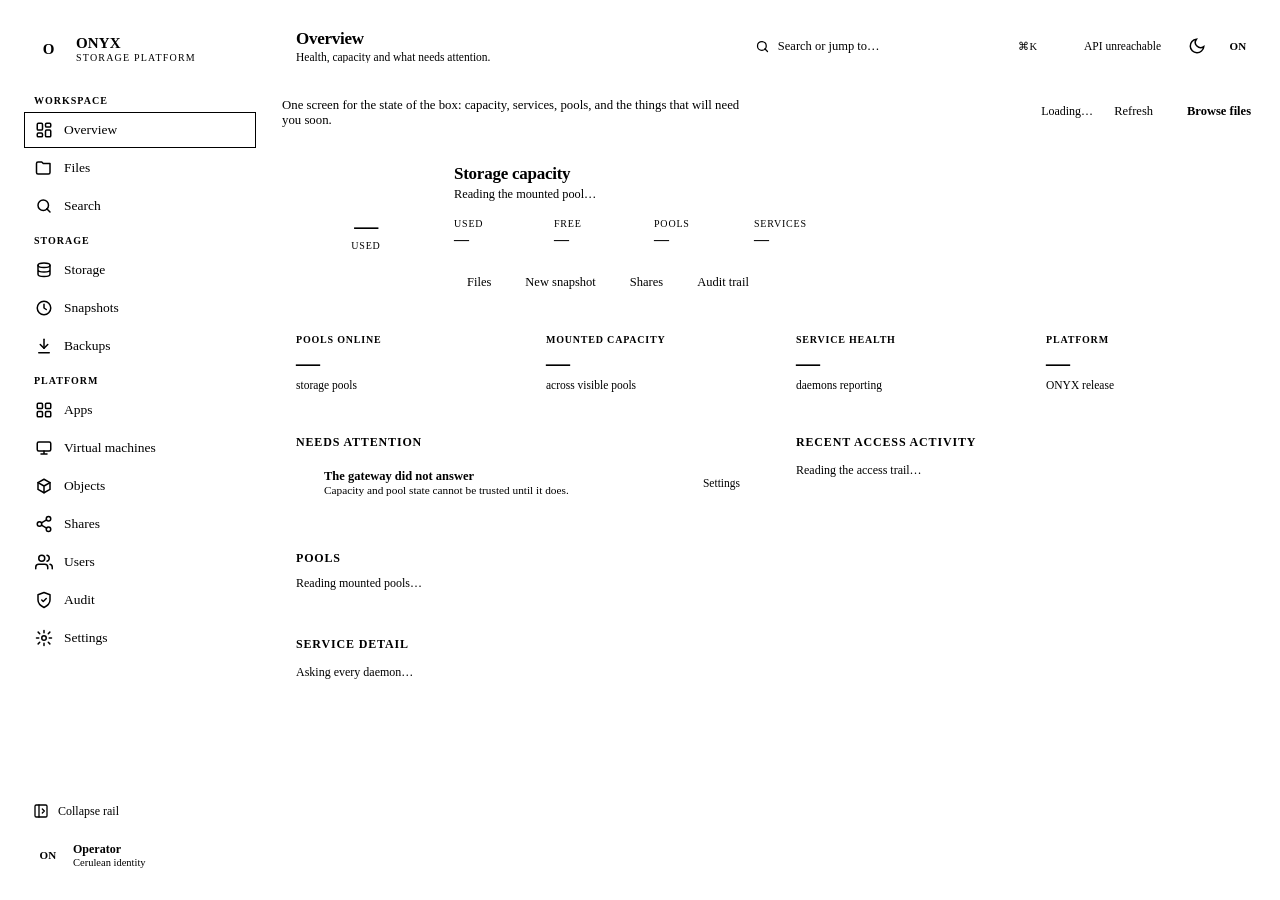
==== commit 278255bf: "Rebuild the console on Unity and ship v0.4 Jade The console is the platform's front door, so it now " ====
--- a/docker/onyx-web/index.html
+++ b/docker/onyx-web/index.html
@@ -1,359 +1,614 @@
 <!doctype html>
-<html lang="en" data-theme="dark">
+<html lang="en" data-scheme="operations">
 <head>
   <meta charset="utf-8">
   <meta name="viewport" content="width=device-width, initial-scale=1">
   <meta name="color-scheme" content="dark light">
-  <title>ONYX NAS</title>
-  <meta name="description" content="ONYX — Self-hosted online storage system. Manage pools, files, snapshots and shares.">
-  <link rel="icon" href="data:image/svg+xml,%3Csvg xmlns='http://www.w3.org/2000/svg' viewBox='0 0 32 32'%3E%3Crect width='32' height='32' rx='8' fill='%230b0d10'/%3E%3Cpath d='M16 6l9 5v10l-9 5-9-5V11z' fill='none' stroke='%233b9dff' stroke-width='2'/%3E%3C/svg%3E">
+  <title>ONYX — Online Storage System</title>
+  <meta name="description" content="ONYX — the self-hosted storage and infrastructure console. Pools, files, snapshots, backups, apps, virtual machines, objects and shares.">
+  <link rel="icon" href="data:image/svg+xml,%3Csvg xmlns='http://www.w3.org/2000/svg' viewBox='0 0 32 32'%3E%3Crect width='32' height='32' rx='9' fill='%23100c22'/%3E%3Cpath d='M16 6l9 5v10l-9 5-9-5V11z' fill='none' stroke='%239b83ff' stroke-width='2'/%3E%3C/svg%3E">
+  <!-- Unity: the shared family theme. The palette and the switch are served as
+       byte-identical copies of the canonical theme beside this page. The stored
+       mode is applied before the first paint, so a dark screen never flashes
+       white while the stylesheet arrives. ONYX wears the operations scheme. -->
+  <script>
+    (function () {
+      var root = document.documentElement;
+      root.setAttribute('data-scheme', 'operations');
+      try {
+        var mode = localStorage.getItem('ontrak.mode');
+        if (mode === 'light' || mode === 'dark') root.setAttribute('data-mode', mode);
+      } catch (error) { /* a blocked origin still gets a working default */ }
+    })();
+  </script>
+  <link rel="stylesheet" href="/unity-theme.css">
+  <script>window.UNITY_DEFAULT_SCHEME = 'operations';</script>
+  <script src="/unity-theme.js"></script>
   <style>
-    /* ── Prism tokens (docs/design/03 §2). Dark-first; light is supported. ── */
+    /* ── the shell ──────────────────────────────────────────────────────────
+       One canvas, one rail, one workspace. The left rail is the only navigation
+       and the only collapse control: it folds to icons (or the button in the
+       rail, or Ctrl/Cmd+B). The old right-hand activity rail is gone — activity
+       belongs on the overview, where it can be read in context. */
     :root {
-      --onyx-bg: #0b0d10;
-      --onyx-bg-elevated: #12151a;
-      --onyx-bg-glass: rgba(24, 28, 34, 0.72);
-      --onyx-surface: #181c22;
-      --onyx-surface-hover: #1f242c;
-      --onyx-border: #262c35;
-      --onyx-text: #e6e9ee;
-      --onyx-text-secondary: #b3bcc8;
-      --onyx-text-muted: #8f98a6;
-      --onyx-accent: #3b9dff;
-      --onyx-accent-hover: #6cb6ff;
-      --onyx-accent-tint: rgba(59, 157, 255, 0.12);
-      --onyx-success: #3ddc84;
-      --onyx-warning: #f5b544;
-      --onyx-danger: #f25f5f;
-      --onyx-info: #5ac8fa;
-      --radius-sm: 6px;
-      --radius-md: 10px;
-      --radius-lg: 16px;
-      --space-1: 4px;  --space-2: 8px;  --space-3: 12px; --space-4: 16px;
-      --space-5: 20px; --space-6: 24px; --space-8: 32px; --space-10: 40px;
-      --sidebar-w: 240px;
-      --sidebar-rail: 64px;
-      --rail-w: 300px;
-      --ease: cubic-bezier(.2, .8, .2, 1);
-      --dur-micro: 150ms;
-      --dur-std: 220ms;
-    }
-    [data-theme="light"] {
-      --onyx-bg: #f6f7f9;
-      --onyx-bg-elevated: #ffffff;
-      --onyx-bg-glass: rgba(255, 255, 255, 0.78);
-      --onyx-surface: #ffffff;
-      --onyx-surface-hover: #eef1f5;
-      --onyx-border: #dde2e9;
-      --onyx-text: #10131a;
-      --onyx-text-secondary: #3d4550;
-      --onyx-text-muted: #5b6470;
-    }
-
+      --rail-w: 252px;
+      --topbar-h: 64px;
+      --app-gap: 14px;
+      /* Aliases for the feature views written before Unity. They keep the old
+         inline styles reading the shared palette instead of a private one. */
+      --onyx-border: var(--line);
+      --onyx-text: var(--ink);
+      --onyx-text-secondary: var(--ink-soft);
+      --onyx-text-muted: var(--ink-faint);
+      --onyx-surface: var(--surface);
+      --onyx-surface-hover: var(--surface-muted);
+      --onyx-accent: var(--brand);
+      --onyx-success: var(--ok);
+      --onyx-warning: var(--attention);
+      --onyx-danger: var(--bad);
+      --onyx-info: var(--info);
+    }
     * { box-sizing: border-box; }
-    html, body { height: 100%; }
+    html, body { min-height: 100%; }
     body {
       margin: 0;
-      font-family: Inter, ui-sans-serif, system-ui, "Segoe UI", Roboto, sans-serif;
-      font-size: 14px;
-      letter-spacing: -0.011em;
-      background: var(--onyx-bg);
-      color: var(--onyx-text);
+      color: var(--ink);
+      background: var(--canvas);
+      font: 14px/1.55 var(--font-sans);
       -webkit-font-smoothing: antialiased;
     }
-    button, input { font: inherit; color: inherit; }
-    a { color: var(--onyx-accent); text-decoration: none; }
-    a:hover { color: var(--onyx-accent-hover); }
-    :focus-visible { outline: 2px solid var(--onyx-accent); outline-offset: 2px; border-radius: var(--radius-sm); }
-
-    /* ── Shell ─────────────────────────────────────────────────────────── */
-    .app { display: grid; grid-template-columns: auto 1fr auto; height: 100vh; }
-
-    /* ── Sidebar (Arc-style, collapsible to a 64px rail) ───────────────── */
-    .sidebar {
-      width: var(--sidebar-w);
-      background: var(--onyx-surface);
-      border-right: 1px solid var(--onyx-border);
-      display: flex; flex-direction: column;
-      transition: width var(--dur-std) var(--ease);
-      overflow: hidden;
-    }
-    .app[data-collapsed="true"] .sidebar { width: var(--sidebar-rail); }
-    .brand { display: flex; align-items: center; gap: var(--space-3); padding: var(--space-4); }
-    .brand .mark {
-      width: 32px; height: 32px; flex: 0 0 32px; display: grid; place-items: center;
-      border-radius: var(--radius-md);
-      background: linear-gradient(140deg, var(--onyx-accent), #1b6fd0);
-      color: #fff; font-weight: 700;
-    }
-    .brand .name { font-weight: 700; letter-spacing: .04em; white-space: nowrap; }
-    .app[data-collapsed="true"] .brand .name { display: none; }
-
-    .nav { flex: 1; overflow-y: auto; padding: var(--space-2); display: flex; flex-direction: column; gap: 2px; }
-    .nav .section {
-      padding: var(--space-3) var(--space-3) var(--space-1);
-      font-size: 11px; text-transform: uppercase; letter-spacing: .08em;
-      color: var(--onyx-text-muted);
-    }
-    .app[data-collapsed="true"] .nav .section { display: none; }
-    .nav a {
-      display: flex; align-items: center; gap: var(--space-3);
-      padding: var(--space-2) var(--space-3);
-      border-radius: var(--radius-md);
-      color: var(--onyx-text-secondary); white-space: nowrap;
-      transition: background var(--dur-micro) var(--ease), color var(--dur-micro) var(--ease);
-    }
-    .nav a:hover { background: var(--onyx-surface-hover); color: var(--onyx-text); }
-    .nav a[aria-current="page"] { background: var(--onyx-accent-tint); color: var(--onyx-accent); }
-    .nav a svg { width: 18px; height: 18px; flex: 0 0 18px; }
-    .nav a .label { flex: 1; }
-    .nav a .badge {
+    body::before {
+      content: "";
+      position: fixed; inset: 0; z-index: -1; pointer-events: none;
+      background:
+        radial-gradient(1100px 720px at 8% -14%, color-mix(in srgb, var(--brand) 15%, transparent), transparent 66%),
+        radial-gradient(900px 640px at 106% 110%, color-mix(in srgb, var(--tone-unity) 11%, transparent), transparent 70%),
+        var(--canvas);
+    }
+    body.no-scroll { overflow: hidden; }
+    h1, h2, h3, h4 { margin: 0; letter-spacing: -0.015em; }
+    p { margin: 0; }
+    a { color: var(--brand); text-decoration: none; }
+    a:hover { text-decoration: underline; }
+    code, .mono { font-family: var(--mono); font-size: 12px; }
+    .sub { color: var(--ink-soft); font-size: 12px; }
+    .sr-only {
+      position: absolute; width: 1px; height: 1px; overflow: hidden;
+      clip: rect(0 0 0 0); white-space: nowrap;
+    }
+    .skip-link {
+      position: fixed; left: 12px; top: -60px; z-index: 100;
+      background: var(--brand); color: var(--brand-ink);
+      padding: 8px 12px; border-radius: var(--radius-sm);
+    }
+    .skip-link:focus { top: 12px; }
+
+    /* A pane is light rather than paint: the shared liquid-glass tokens give it
+       a translucent tint, a hairline rim and a soft shadow. */
+    .glass {
+      background: var(--glass-tint);
+      border: 1px solid var(--glass-line);
+      box-shadow: var(--glass-shadow);
+      -webkit-backdrop-filter: blur(var(--glass-blur)) saturate(var(--glass-saturate));
+      backdrop-filter: blur(var(--glass-blur)) saturate(var(--glass-saturate));
+    }
+
+    .app {
+      display: grid;
+      grid-template-columns: var(--rail-w) minmax(0, 1fr);
+      gap: var(--app-gap);
+      padding: var(--app-gap);
+      min-height: 100vh;
+      transition: grid-template-columns 170ms var(--ease, ease);
+    }
+    .app.rail-collapsed { --rail-w: 76px; }
+    .scrim { display: none; }
+
+    /* ── the rail ─────────────────────────────────────────────────────────── */
+    .rail {
+      position: sticky; top: var(--app-gap); align-self: start;
+      height: calc(100vh - var(--app-gap) * 2);
+      display: flex; flex-direction: column; gap: 6px;
+      padding: 10px;
+      border-radius: var(--radius-lg);
+      overflow: hidden auto;
+      z-index: 30;
+    }
+    .rail__brand {
+      display: flex; align-items: center; gap: 10px;
+      padding: 8px 8px 14px; min-width: 0; color: var(--ink);
+    }
+    .rail__mark {
+      width: 34px; height: 34px; flex: none;
+      display: grid; place-items: center;
+      border-radius: 10px;
+      background: linear-gradient(145deg, var(--brand), color-mix(in srgb, var(--brand) 45%, var(--tone-unity)));
+      color: var(--brand-ink);
+      font-weight: 750; font-size: 15px; letter-spacing: .04em;
+      box-shadow: 0 0 0 1px color-mix(in srgb, var(--ink) 8%, transparent), 0 10px 24px -12px color-mix(in srgb, var(--brand) 70%, transparent);
+    }
+    .rail__brandtext { min-width: 0; }
+    .rail__brandtext strong { display: block; font-size: 15px; font-weight: 720; letter-spacing: .01em; }
+    .rail__brandtext span {
+      display: block; font-size: 10px; letter-spacing: .12em; text-transform: uppercase;
+      color: var(--ink-faint); white-space: nowrap;
+    }
+    .rail__group {
+      padding: 9px 10px 4px; font-size: 10px; font-weight: 650;
+      letter-spacing: .1em; text-transform: uppercase; color: var(--ink-faint);
+      white-space: nowrap;
+    }
+    .rail__nav { display: flex; flex-direction: column; gap: 2px; }
+    .rail__item {
+      position: relative; display: flex; align-items: center; gap: 11px;
+      width: 100%; padding: 8px 10px;
+      border: 1px solid transparent; border-radius: var(--radius-sm);
+      background: transparent; color: var(--ink-soft);
+      font: inherit; font-size: 13.5px; font-weight: 540;
+      text-align: left; cursor: pointer; white-space: nowrap;
+      text-decoration: none;
+    }
+    .rail__item:hover { background: color-mix(in srgb, var(--surface) 62%, transparent); color: var(--ink); text-decoration: none; }
+    .rail__item[aria-current="page"] {
+      background: var(--brand-soft);
+      border-color: color-mix(in srgb, var(--brand) 30%, transparent);
+      color: var(--ink);
+    }
+    .rail__item[aria-current="page"] .rail__icon { color: var(--brand); }
+    .rail__icon { width: 18px; height: 18px; flex: none; display: grid; place-items: center; color: var(--ink-faint); }
+    .rail__icon svg { width: 18px; height: 18px; }
+    .rail__label { overflow: hidden; text-overflow: ellipsis; }
+    .rail__foot {
+      margin-top: auto; padding-top: 10px;
+      border-top: 1px solid var(--line);
+      display: flex; flex-direction: column; gap: 8px;
+    }
+    .rail__who { display: flex; align-items: center; gap: 9px; padding: 5px 8px; min-width: 0; }
+    .rail__who-text { min-width: 0; }
+    .rail__who-text b { display: block; font-size: 12px; font-weight: 600; overflow: hidden; text-overflow: ellipsis; white-space: nowrap; }
+    .rail__who-text span { display: block; font-size: 10.5px; color: var(--ink-faint); }
+    .rail__toggle {
+      display: flex; align-items: center; gap: 9px;
+      width: 100%; padding: 7px 9px;
+      border: 1px solid var(--line); border-radius: var(--radius-sm);
+      background: transparent; color: var(--ink-faint);
+      font: inherit; font-size: 12px; cursor: pointer;
+    }
+    .rail__toggle:hover { color: var(--ink); border-color: var(--line-strong); background: var(--surface-muted); }
+    .rail__toggle svg { width: 16px; height: 16px; flex: none; }
+    .app.rail-collapsed .rail__brand { justify-content: center; padding-inline: 0; }
+    .app.rail-collapsed .rail__brandtext,
+    .app.rail-collapsed .rail__group,
+    .app.rail-collapsed .rail__label,
+    .app.rail-collapsed .rail__who-text,
+    .app.rail-collapsed .rail__toggle span { display: none; }
+    .app.rail-collapsed .rail__item,
+    .app.rail-collapsed .rail__toggle,
+    .app.rail-collapsed .rail__who { justify-content: center; padding-inline: 0; }
+
+    .avatar {
+      width: 32px; height: 32px; flex: none; border-radius: 50%;
+      display: grid; place-items: center;
+      background: var(--brand-soft); color: var(--brand);
+      border: 1px solid color-mix(in srgb, var(--brand) 26%, transparent);
+      font-size: 11px; font-weight: 700; letter-spacing: .03em;
+    }
+
+    /* ── workspace + masthead ─────────────────────────────────────────────── */
+    .workspace { min-width: 0; display: flex; flex-direction: column; gap: var(--app-gap); }
+    .topbar {
+      position: sticky; top: var(--app-gap); z-index: 20;
+      display: flex; align-items: center; gap: 12px;
+      min-height: var(--topbar-h); padding: 9px 12px 9px 16px;
+      border-radius: var(--radius-lg);
+    }
+    .topbar__title { min-width: 0; }
+    .topbar__title h1 { font-size: 17px; font-weight: 700; line-height: 1.2; }
+    .topbar__title p {
+      margin-top: 2px; font-size: 11.5px; color: var(--ink-soft);
+      white-space: nowrap; overflow: hidden; text-overflow: ellipsis; max-width: 52vw;
+    }
+    .topbar__tools { margin-left: auto; display: flex; align-items: center; gap: 7px; flex-wrap: wrap; justify-content: flex-end; }
+    .command-trigger {
+      display: flex; align-items: center; gap: 8px;
+      width: clamp(190px, 24vw, 330px); height: 36px; padding: 0 10px;
+      border: 1px solid var(--line-strong); border-radius: var(--radius-sm);
+      background: var(--surface-sunken); color: var(--ink-faint);
+      font: inherit; font-size: 12.5px; cursor: text;
+    }
+    .command-trigger:hover { border-color: var(--brand); color: var(--ink-soft); }
+    .command-trigger svg { width: 15px; height: 15px; flex: none; }
+    .command-trigger span { flex: 1; overflow: hidden; text-overflow: ellipsis; white-space: nowrap; text-align: left; }
+    .icon-btn {
+      width: 36px; height: 36px; flex: none;
+      display: grid; place-items: center;
+      border: 1px solid var(--line); border-radius: var(--radius-sm);
+      background: transparent; color: var(--ink-soft); cursor: pointer;
+    }
+    .icon-btn:hover { color: var(--ink); border-color: var(--line-strong); background: var(--surface-muted); }
+    .icon-btn svg { width: 18px; height: 18px; }
+    .menu-toggle { display: none; }
+    kbd {
+      font-family: var(--mono); font-size: 10.5px; padding: 1px 5px; border-radius: 4px;
+      border: 1px solid var(--line-strong); color: var(--ink-faint); background: var(--surface-muted);
+      white-space: nowrap;
+    }
+    .status-pill {
+      display: inline-flex; align-items: center; gap: 7px;
+      height: 36px; padding: 0 11px; border-radius: var(--radius-pill);
+      border: 1px solid var(--line); background: var(--surface);
+      color: var(--ink-soft); font-size: 11.5px; white-space: nowrap;
+    }
+    .status-pill:hover { border-color: var(--line-strong); }
+    .dot { width: 7px; height: 7px; border-radius: 50%; flex: none; background: var(--unknown); }
+    .dot.ok { background: var(--ok); box-shadow: 0 0 0 3px var(--ok-soft); }
+    .dot.warn { background: var(--attention); box-shadow: 0 0 0 3px var(--attention-soft); }
+    .dot.err { background: var(--bad); box-shadow: 0 0 0 3px var(--bad-soft); }
+
+    main.content { min-width: 0; display: block; padding-bottom: 10px; }
+    main.content:focus { outline: none; }
+
+    /* ── page heads, panels, grids ────────────────────────────────────────── */
+    .page-head {
+      display: flex; align-items: flex-end; justify-content: space-between;
+      gap: 14px; flex-wrap: wrap; margin: 2px 2px 16px;
+    }
+    /* The page title lives in the masthead, so a view repeats only its lede and
+       its actions. One heading per screen, not two. */
+    .page-head p { color: var(--ink-soft); font-size: 12.8px; max-width: 74ch; }
+    .page-head > div:first-child { min-width: 0; }
+    .page-head > div:last-child { display: flex; gap: 8px; align-items: center; flex-wrap: wrap; }
+    .grid { display: grid; gap: var(--app-gap); grid-template-columns: repeat(auto-fit, minmax(210px, 1fr)); }
+    .card {
+      padding: 16px;
+      border-radius: var(--radius-lg);
+      background: var(--glass-tint);
+      border: 1px solid var(--glass-line);
+      box-shadow: var(--shadow-card);
+      min-width: 0;
+    }
+    .card > h3 { margin: 0 0 10px; font-size: 12px; font-weight: 650; letter-spacing: .07em; text-transform: uppercase; color: var(--ink-soft); }
+    .card > h3 + .sub { margin-top: -4px; }
+    .card h4 { font-size: 13.5px; }
+    .card .stat { font-size: 27px; font-weight: 720; font-variant-numeric: tabular-nums; letter-spacing: -0.025em; line-height: 1.18; }
+    .card .stat.sm { font-size: 18px; }
+    .card .sub { margin-top: 3px; }
+    .card.reserved { border-style: dashed; background: transparent; box-shadow: none; }
+    .empty {
+      border: 1px dashed var(--line-strong); border-radius: var(--radius);
+      padding: 28px 18px; text-align: center; color: var(--ink-faint); font-size: 12.8px;
+    }
+    .empty b { display: block; color: var(--ink); margin-bottom: 5px; font-size: 13.5px; }
+
+    /* ── forms ────────────────────────────────────────────────────────────── */
+    .search {
+      background: var(--surface-sunken);
+      border: 1px solid var(--line-strong);
+      border-radius: var(--radius-sm);
+      color: var(--ink); padding: 8px 10px;
+      font: inherit; font-size: 13px;
+    }
+    input.search, select.search, textarea.search { height: 38px; max-width: 100%; }
+    textarea.search { height: auto; }
+    div.search { padding: 10px; }
+    .search::placeholder { color: var(--ink-faint); }
+    .search:focus { outline: 2px solid var(--brand-ring); outline-offset: 1px; border-color: var(--brand); }
+    .grid > label {
+      display: flex; flex-direction: column; gap: 5px;
+      font-size: 11.5px; color: var(--ink-soft); min-width: 0;
+    }
+    .grid > label[style*="align-items:center"] { flex-direction: row; font-size: 12.5px; }
+    label > input[type="checkbox"] { accent-color: var(--brand); width: 15px; height: 15px; }
+    .btn {
+      display: inline-flex; align-items: center; justify-content: center; gap: 7px;
+      height: 34px; padding: 0 13px;
+      border-radius: var(--radius-sm);
+      border: 1px solid var(--line-strong);
+      background: var(--surface); color: var(--ink);
+      font: inherit; font-size: 12.5px; font-weight: 540;
+      cursor: pointer; white-space: nowrap; text-decoration: none;
+    }
+    .btn:hover { background: var(--surface-muted); border-color: var(--brand); text-decoration: none; }
+    .btn.primary { background: var(--brand); border-color: var(--brand); color: var(--brand-ink); font-weight: 620; }
+    .btn.primary:hover { filter: brightness(1.06); }
+    .btn:disabled { opacity: .5; cursor: not-allowed; }
+    .btn:focus-visible, .icon-btn:focus-visible, .rail__item:focus-visible, .rail__toggle:focus-visible, .command-trigger:focus-visible {
+      outline: 2px solid var(--brand-ring); outline-offset: 2px;
+    }
+    .tag {
+      display: inline-flex; align-items: center; gap: 4px;
+      font-size: 10.5px; font-weight: 600; letter-spacing: .02em;
+      padding: 2px 8px; border-radius: var(--radius-pill);
+      background: var(--brand-soft); color: var(--brand);
+      border: 1px solid color-mix(in srgb, var(--brand) 22%, transparent);
+      white-space: nowrap;
+    }
+    .badge {
+      display: inline-flex; min-width: 22px; justify-content: center;
+      padding: 1px 7px; border-radius: var(--radius-pill);
+      background: var(--surface-muted); color: var(--ink-soft);
       font-size: 11px; font-variant-numeric: tabular-nums;
-      padding: 1px 7px; border-radius: 999px;
-      background: var(--onyx-surface-hover); color: var(--onyx-text-secondary);
-    }
-    .app[data-collapsed="true"] .nav a .label,
-    .app[data-collapsed="true"] .nav a .badge { display: none; }
-    .app[data-collapsed="true"] .nav a { justify-content: center; padding: var(--space-2); }
-
-    .sidebar-foot { padding: var(--space-3); border-top: 1px solid var(--onyx-border); }
-    .ghost-btn {
-      width: 100%; display: flex; align-items: center; gap: var(--space-2);
-      padding: var(--space-2) var(--space-3);
-      background: transparent; border: 1px solid transparent; border-radius: var(--radius-md);
-      color: var(--onyx-text-muted); cursor: pointer;
-      transition: background var(--dur-micro) var(--ease), color var(--dur-micro) var(--ease);
-    }
-    .ghost-btn:hover { background: var(--onyx-surface-hover); color: var(--onyx-text); }
-    .app[data-collapsed="true"] .ghost-btn .label { display: none; }
-    .app[data-collapsed="true"] .ghost-btn { justify-content: center; }
-
-    /* ── Main ──────────────────────────────────────────────────────────── */
-    .main { display: flex; flex-direction: column; min-width: 0; }
-    .topbar {
-      height: 56px; flex: 0 0 56px;
-      display: flex; align-items: center; gap: var(--space-4);
-      padding: 0 var(--space-5);
-      border-bottom: 1px solid var(--onyx-border);
-      background: var(--onyx-bg-glass);
-      backdrop-filter: blur(24px);
-    }
-    .crumbs { display: flex; align-items: center; gap: var(--space-2); color: var(--onyx-text-muted); white-space: nowrap; }
-    .crumbs b { color: var(--onyx-text); font-weight: 600; }
-    .search {
-      flex: 1; max-width: 460px; display: flex; align-items: center; gap: var(--space-2);
-      height: 34px; padding: 0 var(--space-3);
-      background: var(--onyx-surface); border: 1px solid var(--onyx-border);
-      border-radius: var(--radius-md); color: var(--onyx-text-muted); cursor: text;
-    }
-    .search input { flex: 1; background: transparent; border: 0; outline: 0; color: var(--onyx-text); }
-    .search kbd, kbd {
-      font-family: "JetBrains Mono", ui-monospace, monospace; font-size: 11px;
-      padding: 2px 6px; border: 1px solid var(--onyx-border); border-radius: var(--radius-sm);
-      background: var(--onyx-bg-elevated); color: var(--onyx-text-muted);
-    }
-    .topbar .spacer { flex: 1; }
-    .pill {
-      display: inline-flex; align-items: center; gap: var(--space-2);
-      padding: 4px 10px; border-radius: 999px; font-size: 12px;
-      border: 1px solid var(--onyx-border); background: var(--onyx-surface);
-      color: var(--onyx-text-secondary);
-    }
-    .dot { width: 8px; height: 8px; border-radius: 50%; background: var(--onyx-text-muted); }
-    .dot.ok { background: var(--onyx-success); }
-    .dot.warn { background: var(--onyx-warning); }
-    .dot.err { background: var(--onyx-danger); }
-    .icon-btn {
-      width: 34px; height: 34px; display: grid; place-items: center;
-      background: transparent; border: 1px solid transparent; border-radius: var(--radius-md);
-      color: var(--onyx-text-secondary); cursor: pointer;
-      transition: background var(--dur-micro) var(--ease);
-    }
-    .icon-btn:hover { background: var(--onyx-surface-hover); color: var(--onyx-text); }
-    .avatar {
-      width: 30px; height: 30px; border-radius: 50%; display: grid; place-items: center;
-      background: linear-gradient(140deg, var(--onyx-accent), #1b6fd0); color: #fff;
-      font-size: 12px; font-weight: 600;
-    }
-
-    .content { flex: 1; overflow-y: auto; padding: var(--space-6); }
-    .page-head { display: flex; align-items: flex-end; justify-content: space-between; gap: var(--space-4); margin-bottom: var(--space-5); }
-    .page-head h1 { margin: 0; font-size: 22px; letter-spacing: -0.02em; }
-    .page-head p { margin: var(--space-1) 0 0; color: var(--onyx-text-muted); }
-
-    .grid { display: grid; gap: var(--space-4); grid-template-columns: repeat(auto-fit, minmax(220px, 1fr)); }
-    .card {
-      background: var(--onyx-bg-elevated); border: 1px solid var(--onyx-border);
-      border-radius: var(--radius-lg); padding: var(--space-5);
-    }
-    .card h3 { margin: 0 0 var(--space-2); font-size: 14px; }
-    .card .stat { font-size: 28px; font-weight: 700; font-variant-numeric: tabular-nums; letter-spacing: -0.02em; }
-    .card .sub { color: var(--onyx-text-muted); font-size: 12px; }
-    .empty {
-      border: 1px dashed var(--onyx-border); border-radius: var(--radius-lg);
-      padding: var(--space-10); text-align: center; color: var(--onyx-text-muted);
-    }
-    .empty b { display: block; color: var(--onyx-text); margin-bottom: var(--space-2); font-size: 15px; }
-    .btn {
-      display: inline-flex; align-items: center; gap: var(--space-2);
-      height: 34px; padding: 0 var(--space-4); border-radius: var(--radius-md);
-      border: 1px solid var(--onyx-border); background: var(--onyx-surface);
-      color: var(--onyx-text); cursor: pointer;
-      transition: background var(--dur-micro) var(--ease), border-color var(--dur-micro) var(--ease);
-    }
-    .btn:hover { background: var(--onyx-surface-hover); border-color: var(--onyx-accent); }
-    .btn.primary { background: var(--onyx-accent); border-color: var(--onyx-accent); color: #fff; }
-    .btn.primary:hover { background: var(--onyx-accent-hover); }
-    .reserved { border-style: dashed; background: transparent; }
-    .reserved .stat { color: var(--onyx-text-muted); font-size: 15px; font-weight: 600; }
-    .tag { display: inline-block; font-size: 11px; padding: 2px 8px; border-radius: 999px; background: var(--onyx-accent-tint); color: var(--onyx-accent); }
-
-    /* ── Activity rail ─────────────────────────────────────────────────── */
-    .rail {
-      width: var(--rail-w); background: var(--onyx-surface);
-      border-left: 1px solid var(--onyx-border); display: flex; flex-direction: column;
-      transition: width var(--dur-std) var(--ease);
-      overflow: hidden;
-    }
-    .app[data-rail="closed"] .rail { width: 0; border-left: 0; }
-    .rail h2 { margin: 0; padding: var(--space-4); font-size: 12px; text-transform: uppercase; letter-spacing: .08em; color: var(--onyx-text-muted); white-space: nowrap; }
-    .rail .events { padding: 0 var(--space-4) var(--space-4); display: flex; flex-direction: column; gap: var(--space-3); overflow-y: auto; }
-    .event { display: flex; gap: var(--space-3); font-size: 13px; }
-    .event time { color: var(--onyx-text-muted); font-size: 11px; font-variant-numeric: tabular-nums; }
-
-    /* ── Command palette ───────────────────────────────────────────────── */
+    }
+
+    /* Feature rows (the views predate the shell and share this vocabulary). */
+    .event { display: flex; gap: 12px; align-items: center; min-width: 0; }
+    .event > div { min-width: 0; }
+    .event b { font-weight: 620; overflow-wrap: anywhere; }
+    .event .sub { overflow-wrap: anywhere; }
+
+    /* ── overview ─────────────────────────────────────────────────────────── */
+    .overview-top { display: grid; grid-template-columns: minmax(0, 1.5fr) minmax(0, 1fr); gap: var(--app-gap); margin-bottom: var(--app-gap); }
+    .capacity-panel { display: flex; gap: 22px; align-items: center; padding: 20px; }
+    .capacity-ring {
+      --used: 0;
+      width: 132px; height: 132px; flex: none; border-radius: 50%;
+      background: conic-gradient(var(--brand) calc(var(--used) * 1%), color-mix(in srgb, var(--line) 70%, transparent) 0);
+      display: grid; place-items: center; position: relative;
+    }
+    .capacity-ring::after {
+      content: ""; position: absolute; inset: 11px; border-radius: 50%;
+      background: var(--surface); border: 1px solid var(--line);
+    }
+    .capacity-ring__text { position: relative; z-index: 1; text-align: center; }
+    .capacity-ring__text b { display: block; font-size: 24px; font-weight: 720; letter-spacing: -.03em; font-variant-numeric: tabular-nums; }
+    .capacity-ring__text span { display: block; font-size: 10px; letter-spacing: .08em; text-transform: uppercase; color: var(--ink-faint); }
+    .capacity-copy { min-width: 0; flex: 1; }
+    .capacity-copy h2 { font-size: 17px; }
+    .capacity-copy .sub { font-size: 12.3px; }
+    .capacity-facts { display: flex; gap: 18px; flex-wrap: wrap; margin-top: 16px; }
+    .capacity-facts div { min-width: 82px; }
+    .capacity-facts span { display: block; font-size: 10px; letter-spacing: .08em; text-transform: uppercase; color: var(--ink-faint); }
+    .capacity-facts b { display: block; margin-top: 2px; font-size: 15px; font-variant-numeric: tabular-nums; }
+    .health-panel { padding: 18px; }
+    .health-panel h2 { font-size: 12px; text-transform: uppercase; letter-spacing: .07em; color: var(--ink-soft); margin-bottom: 12px; }
+    .health-list { display: flex; flex-direction: column; gap: 6px; max-height: 174px; overflow: auto; }
+    .health-row { display: flex; align-items: center; gap: 8px; font-size: 12px; }
+    .health-row span:last-child { margin-left: auto; color: var(--ink-faint); font-size: 10.5px; }
+    .kpis { display: grid; grid-template-columns: repeat(4, minmax(0, 1fr)); gap: var(--app-gap); margin-bottom: var(--app-gap); }
+    .kpi {
+      padding: 14px 16px; border-radius: var(--radius);
+      background: var(--surface); border: 1px solid var(--line); box-shadow: var(--shadow-card);
+    }
+    .kpi__label { display: block; font-size: 10px; font-weight: 650; letter-spacing: .08em; text-transform: uppercase; color: var(--ink-faint); }
+    .kpi strong { display: block; margin-top: 5px; font-size: 24px; font-weight: 720; letter-spacing: -.025em; font-variant-numeric: tabular-nums; }
+    .kpi__hint { display: block; margin-top: 2px; font-size: 11.5px; color: var(--ink-faint); }
+    .kpi--brand strong { color: var(--brand); }
+    .overview-pair { display: grid; grid-template-columns: minmax(0, 1fr) minmax(0, 1fr); gap: var(--app-gap); margin-bottom: var(--app-gap); }
+    .attention-list, .activity-list { display: flex; flex-direction: column; gap: 7px; }
+    .attention {
+      display: flex; align-items: center; gap: 10px; width: 100%;
+      padding: 9px 10px; border: 1px solid var(--line); border-radius: var(--radius-sm);
+      background: var(--surface-muted); color: var(--ink); text-align: left;
+      font: inherit; cursor: pointer; text-decoration: none;
+    }
+    .attention:hover { border-color: var(--line-strong); text-decoration: none; }
+    .attention__dot { width: 8px; height: 8px; flex: none; border-radius: 50%; background: var(--unknown); }
+    .attention--bad .attention__dot { background: var(--bad); }
+    .attention--attention .attention__dot { background: var(--attention); }
+    .attention--info .attention__dot { background: var(--info); }
+    .attention b { display: block; font-size: 12.5px; font-weight: 600; }
+    .attention small { display: block; color: var(--ink-faint); font-size: 11.3px; }
+    .attention__go { margin-left: auto; color: var(--brand); font-size: 11.5px; white-space: nowrap; }
+    .activity-row { display: flex; gap: 9px; align-items: flex-start; padding: 7px 2px; border-bottom: 1px solid var(--line); font-size: 12.3px; }
+    .activity-row:last-child { border-bottom: 0; }
+    .activity-row time { margin-left: auto; color: var(--ink-faint); font-size: 10.5px; white-space: nowrap; }
+    .pool-strip { display: flex; align-items: center; gap: 12px; padding: 9px 0; border-bottom: 1px solid var(--line); }
+    .pool-strip:last-child { border-bottom: 0; }
+    .pool-strip .grow { flex: 1; min-width: 0; }
+    .pool-strip b { display: block; font-size: 12.8px; }
+    .pool-strip small { display: block; color: var(--ink-faint); font-size: 11.3px; }
+    .quick-actions { display: flex; gap: 8px; flex-wrap: wrap; }
+    .quick-actions .btn { height: 36px; }
+
+    /* ── palette ──────────────────────────────────────────────────────────── */
     .palette {
-      position: fixed; inset: 0; z-index: 50; display: none;
-      background: rgba(6, 8, 11, 0.55); backdrop-filter: blur(4px);
-      padding-top: 14vh; justify-content: center;
+      position: fixed; inset: 0; z-index: 80; display: none;
+      justify-content: center; align-items: flex-start;
+      padding: 12vh 16px 16px;
+      background: color-mix(in srgb, var(--canvas) 58%, transparent);
+      -webkit-backdrop-filter: blur(4px); backdrop-filter: blur(4px);
     }
     .palette[data-open="true"] { display: flex; }
     .palette .sheet {
-      width: min(640px, 92vw); max-height: 60vh; overflow: hidden;
-      background: var(--onyx-bg-elevated); border: 1px solid var(--onyx-border);
-      border-radius: var(--radius-lg);
-      box-shadow: 0 12px 48px rgba(0, 0, 0, .5), 0 0 0 1px rgba(255, 255, 255, .03);
-      display: flex; flex-direction: column;
+      width: min(620px, 100%); max-height: 64vh; display: flex; flex-direction: column;
+      border-radius: var(--radius-lg); overflow: hidden;
+      background: var(--glass-tint-strong);
+      border: 1px solid var(--line-strong);
+      box-shadow: var(--glass-shadow-pop);
+      -webkit-backdrop-filter: blur(var(--glass-blur)) saturate(var(--glass-saturate));
+      backdrop-filter: blur(var(--glass-blur)) saturate(var(--glass-saturate));
     }
     .palette .sheet input {
-      border: 0; outline: 0; background: transparent; color: var(--onyx-text);
-      padding: var(--space-4); border-bottom: 1px solid var(--onyx-border); font-size: 15px;
-    }
-    .palette ul { list-style: none; margin: 0; padding: var(--space-2); overflow-y: auto; }
+      width: 100%; border: 0; outline: 0; background: transparent; color: var(--ink);
+      padding: 14px 16px; border-bottom: 1px solid var(--line); font: inherit; font-size: 15px;
+    }
+    .palette ul { list-style: none; margin: 0; padding: 8px; overflow-y: auto; }
     .palette li {
-      display: flex; align-items: center; justify-content: space-between; gap: var(--space-3);
-      padding: var(--space-3); border-radius: var(--radius-md); cursor: pointer;
-    }
-    .palette li[data-active="true"], .palette li:hover { background: var(--onyx-surface-hover); }
-    .palette li .hint { color: var(--onyx-text-muted); font-size: 12px; }
-
+      display: flex; align-items: center; justify-content: space-between; gap: 12px;
+      padding: 9px 11px; border-radius: var(--radius-sm); cursor: pointer;
+      border: 1px solid transparent; font-size: 13px;
+    }
+    .palette li[data-active="true"], .palette li:hover { background: var(--brand-soft); border-color: color-mix(in srgb, var(--brand) 26%, transparent); }
+    .palette li .hint { color: var(--ink-faint); font-size: 10.5px; text-transform: uppercase; letter-spacing: .06em; }
+    .palette .foot { padding: 8px 14px; border-top: 1px solid var(--line); color: var(--ink-faint); font-size: 10.8px; display: flex; gap: 14px; flex-wrap: wrap; }
+
+    /* ── toast ────────────────────────────────────────────────────────────── */
+    .toast {
+      position: fixed; right: 20px; bottom: 20px; z-index: 90;
+      max-width: min(420px, calc(100vw - 40px));
+      padding: 11px 14px; border-radius: var(--radius-sm);
+      background: var(--surface); border: 1px solid var(--ok); color: var(--ink);
+      box-shadow: var(--shadow-pop); font-size: 12.8px;
+      display: none;
+    }
+    .toast[data-show="true"] { display: block; }
+    .toast.bad { border-color: var(--bad); }
+    .toast.warn { border-color: var(--attention); }
+
+    /* ── responsive ───────────────────────────────────────────────────────── */
+    @media (max-width: 1180px) {
+      .overview-top, .overview-pair { grid-template-columns: 1fr; }
+      .kpis { grid-template-columns: repeat(2, minmax(0, 1fr)); }
+    }
+    @media (max-width: 900px) {
+      .app, .app.rail-collapsed { grid-template-columns: minmax(0, 1fr); }
+      .rail {
+        position: fixed; left: var(--app-gap); top: var(--app-gap); bottom: var(--app-gap);
+        width: 268px; height: auto;
+        transform: translateX(calc(-100% - var(--app-gap) * 2));
+        transition: transform 180ms ease; box-shadow: var(--shadow-pop);
+      }
+      .app:not(.rail-collapsed) .rail { transform: none; }
+      .app.rail-collapsed .rail__brandtext,
+      .app.rail-collapsed .rail__group,
+      .app.rail-collapsed .rail__label,
+      .app.rail-collapsed .rail__who-text,
+      .app.rail-collapsed .rail__toggle span { display: block; }
+      .app.rail-collapsed .rail__item,
+      .app.rail-collapsed .rail__toggle,
+      .app.rail-collapsed .rail__brand,
+      .app.rail-collapsed .rail__who { justify-content: flex-start; padding-inline: 8px; }
+      .scrim {
+        display: none; position: fixed; inset: 0; z-index: 25;
+        background: color-mix(in srgb, var(--canvas) 62%, transparent);
+        -webkit-backdrop-filter: blur(2px); backdrop-filter: blur(2px);
+      }
+      .app:not(.rail-collapsed) .scrim { display: block; }
+      .menu-toggle { display: grid; }
+      .topbar { flex-wrap: wrap; }
+      .topbar__title p { display: none; }
+      .command-trigger { width: 180px; }
+      .app { padding: 8px; }
+      .rail { left: 8px; top: 8px; bottom: 8px; }
+    }
+    @media (max-width: 680px) {
+      .topbar { gap: 8px; padding: 8px; }
+      .topbar__title { order: 2; flex: 1 1 100%; padding: 0 2px 2px; }
+      .topbar__title h1 { font-size: 15.5px; }
+      .topbar__tools { margin-left: 0; flex: 1; }
+      .command-trigger { flex: 1; width: auto; }
+      .command-trigger kbd { display: none; }
+      .command-trigger span { text-align: left; }
+      .status-pill span:last-child { display: none; }
+      .status-pill { width: 36px; padding: 0; justify-content: center; }
+      .kpis { grid-template-columns: 1fr 1fr; }
+      .capacity-panel { flex-direction: column; align-items: flex-start; }
+      .capacity-ring { width: 112px; height: 112px; }
+      .page-head > div:last-child { width: 100%; }
+      .card { padding: 13px; }
+    }
     @media (prefers-reduced-motion: reduce) {
       * { transition-duration: 1ms !important; animation-duration: 1ms !important; }
     }
-    @media (max-width: 1100px) { .rail { display: none; } }
-    @media (max-width: 820px) { .app[data-collapsed="false"] .sidebar { width: var(--sidebar-rail); } }
   </style>
 </head>
 <body>
-  <div class="app" id="app" data-collapsed="false" data-rail="open">
-    <!-- Sidebar -->
-    <aside class="sidebar">
-      <div class="brand">
-        <span class="mark" aria-hidden="true">O</span>
-        <span class="name">ONYX</span>
+<a class="skip-link" href="#content">Skip to content</a>
+
+<div class="app" id="app">
+  <aside class="rail glass" id="sidebar" aria-label="Primary navigation">
+    <div class="rail__brand">
+      <span class="rail__mark" aria-hidden="true">O</span>
+      <span class="rail__brandtext"><strong>ONYX</strong><span>Storage platform</span></span>
+    </div>
+    <nav class="rail__nav" id="nav" aria-label="Sections"></nav>
+    <div class="rail__foot">
+      <button class="rail__toggle" id="rail-toggle" type="button" aria-controls="sidebar" aria-expanded="true">
+        <svg viewBox="0 0 24 24" fill="none" stroke="currentColor" stroke-width="2" stroke-linecap="round" stroke-linejoin="round" aria-hidden="true"><rect x="3" y="3" width="18" height="18" rx="2"/><path d="M9 3v18"/><path d="m14 9 3 3-3 3"/></svg>
+        <span>Collapse rail</span>
+      </button>
+      <div class="rail__who">
+        <span class="avatar" aria-hidden="true">ON</span>
+        <span class="rail__who-text"><b>Operator</b><span>Cerulean identity</span></span>
       </div>
-      <nav class="nav" id="nav" aria-label="Primary"></nav>
-      <div class="sidebar-foot">
-        <button class="ghost-btn" id="collapse" type="button" aria-label="Collapse sidebar">
-          <svg viewBox="0 0 24 24" fill="none" stroke="currentColor" stroke-width="2" stroke-linecap="round" stroke-linejoin="round"><rect x="3" y="3" width="18" height="18" rx="2"/><path d="M9 3v18"/></svg>
-          <span class="label">Collapse</span>
-        </button>
+    </div>
+  </aside>
+  <div class="scrim" id="scrim"></div>
+
+  <div class="workspace">
+    <header class="topbar glass">
+      <button class="icon-btn menu-toggle" id="menu-toggle" type="button" aria-label="Open navigation" aria-controls="sidebar" aria-expanded="false">
+        <svg viewBox="0 0 24 24" fill="none" stroke="currentColor" stroke-width="2" stroke-linecap="round" aria-hidden="true"><path d="M4 6h16M4 12h16M4 18h16"/></svg>
+      </button>
+      <div class="topbar__title">
+        <h1 id="page-title">Overview</h1>
+        <p id="page-sub">Health, capacity and what needs attention.</p>
       </div>
-    </aside>
-
-    <!-- Main -->
-    <div class="main">
-      <header class="topbar">
-        <div class="crumbs" id="crumbs"><b>Dashboard</b></div>
-        <button class="search" id="search" type="button">
-          <svg width="15" height="15" viewBox="0 0 24 24" fill="none" stroke="currentColor" stroke-width="2" stroke-linecap="round"><circle cx="11" cy="11" r="8"/><path d="m21 21-4.35-4.35"/></svg>
-          <span style="flex:1;text-align:left">Search files, shares, actions…</span>
+      <div class="topbar__tools">
+        <button class="command-trigger" id="command-trigger" type="button" aria-label="Search files or run a command">
+          <svg viewBox="0 0 24 24" fill="none" stroke="currentColor" stroke-width="2" stroke-linecap="round" aria-hidden="true"><circle cx="11" cy="11" r="7"/><path d="m20 20-4.3-4.3"/></svg>
+          <span>Search or jump to…</span>
           <kbd>⌘K</kbd>
         </button>
-        <span class="spacer"></span>
-        <span class="pill" id="status" title="System status"><span class="dot" id="status-dot"></span><span id="status-text">Checking…</span></span>
-        <button class="icon-btn" id="theme" type="button" title="Toggle theme" aria-label="Toggle theme">
-          <svg width="18" height="18" viewBox="0 0 24 24" fill="none" stroke="currentColor" stroke-width="2" stroke-linecap="round"><path d="M21 12.79A9 9 0 1 1 11.21 3 7 7 0 0 0 21 12.79z"/></svg>
+        <span class="status-pill" id="status" title="System status">
+          <span class="dot" id="status-dot"></span><span id="status-text">Checking…</span>
+        </span>
+        <button class="icon-btn" id="theme" type="button" title="Theme: system" aria-label="Switch theme">
+          <svg viewBox="0 0 24 24" fill="none" stroke="currentColor" stroke-width="2" stroke-linecap="round" aria-hidden="true"><path d="M21 12.79A9 9 0 1 1 11.21 3 7 7 0 0 0 21 12.79z"/></svg>
         </button>
-        <button class="icon-btn" id="rail-toggle" type="button" title="Toggle activity rail" aria-label="Toggle activity rail">
-          <svg width="18" height="18" viewBox="0 0 24 24" fill="none" stroke="currentColor" stroke-width="2" stroke-linecap="round"><path d="M4 6h16M4 12h16M4 18h10"/></svg>
-        </button>
-        <span class="avatar" title="NAS administration" aria-label="Account">O</span>
-      </header>
-      <main class="content" id="content"></main>
-    </div>
-
-    <!-- Activity rail -->
-    <aside class="rail" aria-label="Activity">
-      <h2>Activity</h2>
-      <div class="events" id="events">
-        <div class="event"><span class="dot ok" style="margin-top:5px"></span><div><div>System status endpoint connected</div><time id="ev-time">now</time></div></div>
-        <div class="event"><span class="dot ok" style="margin-top:5px"></span><div><div>Snapshot and backup safety APIs connected</div><time>live</time></div></div>
+        <span class="avatar" title="Signed in via Cerulean Authentik" aria-label="Signed in via Cerulean Authentik">ON</span>
       </div>
-    </aside>
+    </header>
+    <main class="content" id="content" tabindex="-1"></main>
   </div>
-
-  <!-- Command palette -->
-  <div class="palette" id="palette" data-open="false" role="dialog" aria-modal="true" aria-label="Command palette">
-    <div class="sheet">
-      <input id="palette-input" placeholder="Type a command…" autocomplete="off" spellcheck="false">
-      <ul id="palette-list"></ul>
-    </div>
+</div>
+
+<div class="palette" id="palette" data-open="false" role="dialog" aria-modal="true" aria-label="Command palette">
+  <div class="sheet">
+    <input id="palette-input" placeholder="Search files, pages and actions…" autocomplete="off" spellcheck="false" aria-label="Search commands">
+    <ul id="palette-list" role="listbox" aria-label="Commands"></ul>
+    <div class="foot"><span><kbd>↑</kbd> <kbd>↓</kbd> navigate</span><span><kbd>↵</kbd> open</span><span><kbd>esc</kbd> close</span></div>
   </div>
-
-  <script src="/config.js"></script>
-  <script>
+</div>
+
+<div class="toast" id="toast" role="status" aria-live="polite"></div>
+
+<script>
   (function () {
     'use strict';
 
-    var I = function (d) {
-      return '<svg viewBox="0 0 24 24" fill="none" stroke="currentColor" stroke-width="2" stroke-linecap="round" stroke-linejoin="round">' + d + '</svg>';
+
+    var I = function (d, extra) {
+      return '<svg viewBox="0 0 24 24" fill="none" stroke="currentColor" stroke-width="2" stroke-linecap="round" stroke-linejoin="round"' + (extra || '') + '>' + d + '</svg>';
     };
     var ICONS = {
-      dashboard: I('<rect x="3" y="3" width="7" height="7" rx="1"/><rect x="14" y="3" width="7" height="7" rx="1"/><rect x="3" y="14" width="7" height="7" rx="1"/><rect x="14" y="14" width="7" height="7" rx="1"/>'),
+      overview: I('<rect x="3" y="3" width="7" height="9" rx="1.5"/><rect x="14" y="3" width="7" height="5" rx="1.5"/><rect x="14" y="12" width="7" height="9" rx="1.5"/><rect x="3" y="16" width="7" height="5" rx="1.5"/>'),
       files: I('<path d="M4 4h5l2 2h9v12a2 2 0 0 1-2 2H4a2 2 0 0 1-2-2V6a2 2 0 0 1 2-2z"/>'),
+      search: I('<circle cx="11" cy="11" r="7"/><path d="m20 20-4.3-4.3"/>'),
+      storage: I('<ellipse cx="12" cy="5.5" rx="8" ry="3"/><path d="M4 5.5v6c0 1.7 3.6 3 8 3s8-1.3 8-3v-6M4 11.5v6c0 1.7 3.6 3 8 3s8-1.3 8-3v-6"/>'),
       snapshots: I('<circle cx="12" cy="12" r="9"/><path d="M12 7v5l3 2"/>'),
       backups: I('<path d="M12 3v12"/><path d="m7 10 5 5 5-5"/><path d="M5 21h14"/>'),
-      apps: I('<rect x="3" y="3" width="7" height="7" rx="1"/><rect x="14" y="3" width="7" height="7" rx="1"/><rect x="3" y="14" width="7" height="7" rx="1"/><rect x="14" y="14" width="7" height="7" rx="1"/>'),
+      apps: I('<rect x="3" y="3" width="7" height="7" rx="1.5"/><rect x="14" y="3" width="7" height="7" rx="1.5"/><rect x="3" y="14" width="7" height="7" rx="1.5"/><rect x="14" y="14" width="7" height="7" rx="1.5"/>'),
+      vms: I('<rect x="3" y="4" width="18" height="12" rx="2"/><path d="M8 20h8M12 16v4"/>'),
+      objects: I('<path d="m12 3 8 4.5v9L12 21l-8-4.5v-9z"/><path d="m4 7.5 8 4.5 8-4.5M12 12v9"/>'),
       shares: I('<circle cx="18" cy="5" r="3"/><circle cx="6" cy="12" r="3"/><circle cx="18" cy="19" r="3"/><path d="m8.6 13.5 6.8 4M15.4 6.5 8.6 10.5"/>'),
-      users: I('<path d="M17 21v-2a4 4 0 0 0-4-4H5a4 4 0 0 0-4 4v2"/><circle cx="9" cy="7" r="4"/>'),
-      storage: I('<ellipse cx="12" cy="6" rx="8" ry="3"/><path d="M4 6v6c0 1.7 3.6 3 8 3s8-1.3 8-3V6M4 12v6c0 1.7 3.6 3 8 3s8-1.3 8-3v-6"/>'),
-      settings: I('<circle cx="12" cy="12" r="3"/><path d="M12 2v3M12 19v3M4.2 4.2l2.1 2.1M17.7 17.7l2.1 2.1M2 12h3M19 12h3M4.2 19.8l2.1-2.1M17.7 6.3l2.1-2.1"/>')
+      users: I('<path d="M17 21v-2a4 4 0 0 0-4-4H5a4 4 0 0 0-4 4v2"/><circle cx="9" cy="7" r="4"/><path d="M23 21v-2a4 4 0 0 0-3-3.87M16 3.13a4 4 0 0 1 0 7.75"/>'),
+      audit: I('<path d="M12 22s8-4 8-10V5l-8-3-8 3v7c0 6 8 10 8 10z"/><path d="m9 12 2 2 4-4"/>'),
+      settings: I('<circle cx="12" cy="12" r="3"/><path d="M12 2v3M12 19v3M4.2 4.2l2.1 2.1M17.7 17.7l2.1 2.1M2 12h3M19 12h3M4.2 19.8l2.1-2.1M17.7 6.3l2.1-2.1"/>'),
+      scrub: I('<path d="M12 3v3M12 18v3M3 12h3M18 12h3M5.6 5.6l2.1 2.1M16.3 16.3l2.1 2.1M5.6 18.4l2.1-2.1M16.3 7.7l2.1-2.1"/><circle cx="12" cy="12" r="4"/>'),
+      arrow: I('<path d="M5 12h14M13 6l6 6-6 6"/>'),
+      plus: I('<path d="M12 5v14M5 12h14"/>')
     };
 
-    /* One place that defines the surfaces. Each view is a first slice of the
-     * v0.2 "Flint" milestone; the data-heavy parts (file explorer, snapshot
-     * timeline) fill in behind these shells. */
+    /* One place that defines the surfaces. Overview is the landing page: what is
+     * healthy, what is full, and what needs a decision. Scrub is no longer a
+     * top-level destination of its own — it is a storage maintenance action, and
+     * lives on the Storage page where the pool it applies to is chosen. */
     var VIEWS = [
-      { id: 'dashboard', label: 'Dashboard', icon: ICONS.dashboard, section: 'Home' },
-      { id: 'files',     label: 'Files',     icon: ICONS.files,     section: 'Data' },
-      { id: 'search',    label: 'Search',    icon: ICONS.files,     section: 'Data' },
-      { id: 'storage',   label: 'Storage',   icon: ICONS.storage,   section: 'Data' },
-      { id: 'snapshots', label: 'Snapshots', icon: ICONS.snapshots, section: 'Data', badge: '0' },
-      { id: 'backups',   label: 'Backups',   icon: ICONS.backups,   section: 'Data' },
-      { id: 'scrub',     label: 'Scrub',     icon: ICONS.settings,  section: 'Data' },
-      { id: 'shares',    label: 'Network shares', icon: ICONS.shares, section: 'Sharing', badge: '0' },
-      { id: 'users',     label: 'Users',     icon: ICONS.users,     section: 'Sharing' },
-      { id: 'audit',     label: 'Access audit', icon: ICONS.users, section: 'Sharing' },
-      { id: 'apps',      label: 'Apps',      icon: ICONS.apps,      section: 'Platform', platformOnly: true },
-      { id: 'vms',       label: 'VMs',       icon: ICONS.storage,   section: 'Platform', platformOnly: true },
-      { id: 'objects',   label: 'Objects',   icon: ICONS.files,     section: 'Platform', platformOnly: true },
-      { id: 'settings',  label: 'Settings',  icon: ICONS.settings,  section: 'System' }
+      { id: 'overview',  label: 'Overview',  icon: ICONS.overview, section: 'Workspace', sub: 'Health, capacity and what needs attention.' },
+      { id: 'files',     label: 'Files',     icon: ICONS.files,    section: 'Workspace', sub: 'Browse, import and protect what is on the pool.' },
+      { id: 'search',    label: 'Search',    icon: ICONS.search,   section: 'Workspace', sub: 'Find a file by name, size, kind or age across the pool.' },
+      { id: 'storage',   label: 'Storage',   icon: ICONS.storage,  section: 'Storage',   sub: 'Pools, devices and scrub maintenance.' },
+      { id: 'snapshots', label: 'Snapshots', icon: ICONS.snapshots, section: 'Storage',  sub: 'Point-in-time copies with a safe rollback.' },
+      { id: 'backups',   label: 'Backups',   icon: ICONS.backups,  section: 'Storage',   sub: 'Jobs, recovery health and restore points.' },
+      { id: 'apps',      label: 'Apps',      icon: ICONS.apps,     section: 'Platform',  sub: 'The app store and the containers it runs.' },
+      { id: 'vms',       label: 'Virtual machines', icon: ICONS.vms, section: 'Platform', sub: 'KVM machines whose disks live on the pool.' },
+      { id: 'objects',   label: 'Objects',   icon: ICONS.objects,  section: 'Platform',  sub: 'S3 buckets: local, cloud-primary or tiered.' },
+      { id: 'shares',    label: 'Shares',    icon: ICONS.shares,   section: 'Platform',  sub: 'Publish a folder over SMB, NFS, FTP, SFTP, WebDAV or rsync.' },
+      { id: 'users',     label: 'Users',     icon: ICONS.users,    section: 'Platform',  sub: 'Authentik identities mirrored with an ONYX role.' },
+      { id: 'audit',     label: 'Audit',     icon: ICONS.audit,    section: 'Platform',  sub: 'Grants, revocations and refusals in the access trail.' },
+      { id: 'settings',  label: 'Settings',  icon: ICONS.settings, section: 'Platform',  sub: 'Identity, cloud accounts and appearance.' }
     ];
-
-    function activeViews() {
-      return VIEWS.filter(function (view) { return !view.platformOnly || window.ONYX_MODE === 'platform'; });
-    }
 
     var API = window.ONYX_API_BASE || (function () {
       var host = window.location.hostname;
@@ -367,44 +622,67 @@
       });
     }
 
-    /* ── nav ──────────────────────────────────────────────────────────── */
+    /* A toast is for the answer to an action ("Saved", "Copy failed"); a page
+     * that could not load gets an inline notice where the missing content would
+     * have been. Both exist because one is transient and the other is not. */
+    var toastTimer = 0;
+    function toast(message, kind) {
+      var box = document.getElementById('toast');
+      if (!box) return;
+      box.textContent = message;
+      box.className = 'toast' + (kind ? ' ' + kind : '');
+      box.dataset.show = 'true';
+      clearTimeout(toastTimer);
+      toastTimer = setTimeout(function () { box.dataset.show = 'false'; }, kind === 'bad' ? 8000 : 3800);
+    }
+
+    function viewDashboard() {
+      return '<div class="page-head"><div><p>One screen for the state of the box: capacity, services, pools, and the things that will need you soon.</p></div>' +
+        '<div><span class="sub" id="dashboard-updated">Loading…</span><button class="btn" id="dashboard-refresh">Refresh</button><button class="btn primary" id="overview-browse">Browse files</button></div></div>' +
+        '<section class="capacity-panel card">' +
+          '<div class="capacity-ring" id="overview-capacity-ring" style="--used:0" role="img" aria-label="Storage capacity"><div class="capacity-ring__text"><b id="overview-capacity-pct">—</b><span>used</span></div></div>' +
+          '<div class="capacity-copy"><h2 id="overview-capacity-title">Storage capacity</h2><p class="sub" id="stat-capacity-sub">Reading the mounted pool…</p>' +
+            '<div class="capacity-facts">' +
+              '<div><span>Used</span><b id="stat-capacity">—</b></div>' +
+              '<div><span>Free</span><b id="overview-free">—</b></div>' +
+              '<div><span>Pools</span><b id="stat-pools">—</b></div>' +
+              '<div><span>Services</span><b id="stat-health">—</b></div>' +
+            '</div>' +
+            '<div class="quick-actions" style="margin-top:16px">' +
+              '<a class="btn" href="#/files">Files</a><a class="btn" href="#/snapshots">New snapshot</a><a class="btn" href="#/shares">Shares</a><a class="btn" href="#/audit">Audit trail</a>' +
+            '</div>' +
+          '</div>' +
+        '</section>' +
+        '<div class="kpis">' +
+          '<div class="kpi"><span class="kpi__label">Pools online</span><strong id="stat-pools-kpi">—</strong><span class="kpi__hint" id="stat-pools-sub">storage pools</span></div>' +
+          '<div class="kpi"><span class="kpi__label">Mounted capacity</span><strong id="stat-capacity-kpi">—</strong><span class="kpi__hint">across visible pools</span></div>' +
+          '<div class="kpi"><span class="kpi__label">Service health</span><strong id="stat-health-kpi">—</strong><span class="kpi__hint">daemons reporting</span></div>' +
+          '<div class="kpi kpi--brand"><span class="kpi__label">Platform</span><strong id="stat-version">—</strong><span class="kpi__hint">ONYX release</span></div>' +
+        '</div>' +
+        '<div class="overview-pair">' +
+          '<section class="card"><h3>Needs attention</h3><div class="attention-list" id="overview-attention"><div class="sub">Checking pools, services and storage notices…</div></div></section>' +
+          '<section class="card"><h3>Recent access activity</h3><div class="activity-list" id="overview-activity"><div class="sub">Reading the access trail…</div></div></section>' +
+        '</div>' +
+        '<section class="card"><h3>Pools</h3><div id="overview-pools"><div class="sub">Reading mounted pools…</div></div></section>' +
+        '<section class="card" style="margin-top:14px"><h3>Service detail</h3><div class="health-list" id="overview-services"><div class="sub">Asking every daemon…</div></div><div class="sub" id="overview-version" style="margin-top:10px"></div></section>';
+    }
+
     function renderNav(active) {
       var html = '';
       var seen = '';
-      activeViews().forEach(function (v) {
+      VIEWS.forEach(function (v) {
         if (v.section !== seen) {
           seen = v.section;
-          html += '<div class="section">' + esc(v.section) + '</div>';
+          html += '<div class="rail__group">' + esc(v.section) + '</div>';
         }
-        html += '<a href="#/' + v.id + '"' + (v.id === active ? ' aria-current="page"' : '') + ' title="' + esc(v.label) + '">' +
-          v.icon + '<span class="label">' + esc(v.label) + '</span>' +
-          (v.badge ? '<span class="badge">' + esc(v.badge) + '</span>' : '') +
-          '</a>';
+        html += '<a class="rail__item" href="#/' + v.id + '"' + (v.id === active ? ' aria-current="page"' : '') + ' title="' + esc(v.label) + '">' +
+          '<span class="rail__icon">' + v.icon + '</span><span class="rail__label">' + esc(v.label) + '</span></a>';
       });
       document.getElementById('nav').innerHTML = html;
     }
 
-    /* ── views ────────────────────────────────────────────────────────── */
-    function card(title, body) { return '<div class="card"><h3>' + title + '</h3>' + body + '</div>'; }
-    function stat(value, label) { return '<div class="stat">' + esc(value) + '</div><div class="sub">' + esc(label) + '</div>'; }
-    function reserved(title, note) { return '<div class="card reserved"><h3>' + title + '</h3><div class="stat">' + esc(note) + '</div></div>'; }
-
-    function viewDashboard() {
-      return '<div class="page-head"><div><h1>ONYX NAS</h1><p>Your disks, shared folders, and backups in one place.</p></div>' +
-        '<div style="display:flex;gap:10px;align-items:center;flex-wrap:wrap"><span class="sub" id="dashboard-updated"></span><button class="btn" id="dashboard-refresh">Refresh</button><button class="btn primary" onclick="location.hash=\'#/files\'">Browse files</button></div></div>' +
-        '<div class="grid">' +
-        '<div class="card"><h3>Pools</h3><div class="stat" id="stat-pools">—</div><div class="sub" id="stat-pools-sub">storage pools online</div></div>' +
-        '<div class="card"><h3>Capacity</h3><div class="stat" id="stat-capacity">—</div><div class="sub" id="stat-capacity-sub">used of total</div></div>' +
-        '<div class="card"><h3>Health</h3><div class="stat" id="stat-health">—</div><div class="sub">scrub &amp; device status</div></div>' +
-        '<div class="card"><h3>Version</h3><div class="stat" id="stat-version">—</div><div class="sub">onyx-api</div></div>' +
-        '</div>' +
-        '<div class="grid" style="margin-top:16px">' +
-        card('Set up your NAS', '<ol><li><a href="#/storage">Attach an existing disk or USB drive</a>.</li><li><a href="#/files">Browse your files and create folders</a>.</li><li><a href="#/shares">Share folders with Windows, macOS and Linux</a>.</li><li><a href="#/backups">Protect your files with local or cloud backups</a>.</li></ol><p class="sub">Use Attach to keep existing data. Creating a storage pool formats its selected disk.</p>') +
-        '</div>';
-    }
-
     function viewFiles() {
-      return '<div class="page-head"><div><h1>Files</h1><div id="file-breadcrumb" style="display:flex;gap:6px;align-items:center;flex-wrap:wrap"><button class="btn" type="button" data-file-nav="">Storage root</button></div></div>' +
+      return '<div class="page-head"><div><div id="file-breadcrumb" style="display:flex;gap:6px;align-items:center;flex-wrap:wrap"><button class="btn" type="button" data-file-nav="">Storage root</button></div></div>' +
         '<div><button class="btn" id="folder-create">New folder</button> <button class="btn" id="trash-empty">Empty trash</button> <button class="btn" id="backup-drive">Backup drive</button> <button class="btn primary" id="file-upload-button">Import file</button><input id="file-upload-input" type="file" hidden></div></div>' +
         '<div id="file-storage-warning"></div>' +
         '<div class="grid" id="file-storage-summary" style="margin-bottom:16px"><div class="card" id="storage-card"><h3>Storage</h3><div class="stat">—</div><div class="sub">Loading pool capacity…</div></div><div class="card" id="trash-card"><h3>Trash</h3><div class="stat">—</div><div class="sub">Loading trash usage…</div></div></div>' +
@@ -461,7 +739,7 @@
       }).catch(showError);
       if (empty) empty.addEventListener('click', function () {
         apiJSON('/files/trash').then(function (data) {
-          if (!data.items) { alert('Trash is already empty.'); return; }
+          if (!data.items) { toast('Trash is already empty.'); return; }
           if (!confirm('Permanently delete ' + data.items + ' trash item(s) using ' + formatBytes(data.size_bytes) + '?')) return;
           apiJSON('/files/trash', { method: 'DELETE' }).then(loadTrash).catch(showError);
         }).catch(showError);
@@ -536,14 +814,9 @@
       }).catch(showError);
     }
 
-    function viewSimple(title, blurb, action) {
-      return '<div class="page-head"><div><h1>' + esc(title) + '</h1><p>' + blurb + '</p></div></div>' +
-        '<div class="empty"><b>' + esc(title) + '</b>' + esc(action) + '</div>';
-    }
-
     function viewStorage() {
-      return '<div class="page-head"><div><h1>Storage</h1><p>Attach a device, inspect pools and make storage available to Files.</p></div>' +
-        '<div style="display:flex;gap:10px;align-items:center;flex-wrap:wrap"><span class="sub" id="storage-updated"></span><button class="btn" id="storage-refresh">Refresh</button></div></div>' +
+      return '<div class="page-head"><div><p>Attach a device, inspect pools and make storage available to Files.</p></div>' +
+        '<div><span class="sub" id="storage-updated"></span><button class="btn" id="storage-scrub">Scrub schedule</button><button class="btn" id="storage-refresh">Refresh</button></div></div>' +
         '<div id="storage-warning"></div>' +
         '<div class="grid" style="margin-bottom:16px"><div class="card" id="storage-card"><h3>Storage</h3><div class="stat">—</div><div class="sub">Loading pool capacity…</div></div></div>' +
         '<div class="card" id="storage-pools"><div class="empty"><b>Loading pools…</b>Checking mounted storage.</div></div>' +
@@ -747,13 +1020,28 @@
     }
 
     function viewSnapshots() {
-      return '<div class="page-head"><div><h1>Snapshots</h1><p>Point-in-time copies with safe rollback.</p></div>' +
+      return '<div class="page-head"><div><p>Point-in-time copies with safe rollback. A snapshot is taken of one subvolume on one pool, before a risky change rather than after it.</p></div></div>' +
+        '<div class="card" style="margin-bottom:14px"><h3>Create a restore point</h3><div class="grid" style="grid-template-columns:repeat(auto-fit,minmax(180px,1fr));align-items:end">' +
+        '<label>Pool<select id="snapshot-pool" class="search" style="width:100%"><option value="">Loading pools…</option></select></label>' +
+        '<label>Source subvolume<input id="snapshot-subvolume" class="search" style="width:100%" placeholder="@data/media" autocomplete="off"></label>' +
         '<button class="btn primary" id="snapshot-create">Create snapshot</button></div>' +
+        '<p class="sub" id="snapshot-note" style="margin:8px 0 0">The subvolume name is the Btrfs path, for example <code>@data/media</code>.</p></div>' +
         '<div class="card" id="snapshot-list"><div class="empty"><b>Loading snapshots…</b>Reading the snapshot catalog.</div></div>';
     }
 
+    function loadSnapshotPools() {
+      var select = document.getElementById('snapshot-pool');
+      if (!select) return;
+      apiJSON('/pools').then(function (data) {
+        var rows = data.pools || [];
+        select.innerHTML = rows.length ? '<option value="">Choose a pool…</option>' + rows.map(function (pool) {
+          return '<option value="' + esc(pool.name) + '">' + esc(pool.name) + ' · ' + esc(pool.state || 'unknown') + '</option>';
+        }).join('') : '<option value="">No pool mounted</option>';
+      }).catch(function () { select.innerHTML = '<option value="">Pools unavailable</option>'; });
+    }
+
     function viewBackups() {
-      return '<div class="page-head"><div><h1>Backups</h1><p>Choose a file, folder, or whole mounted drive to protect. Restore into the future storage pool when it is ready.</p></div></div>' +
+      return '<div class="page-head"><div><p>Choose a file, folder, or whole mounted drive to protect. Restore into the future storage pool when it is ready.</p></div></div>' +
         '<div class="card" style="margin-bottom:16px"><h3>Create a backup</h3><div class="grid" style="grid-template-columns:repeat(auto-fit,minmax(200px,1fr));align-items:end">' +
         '<label>Name<input id="backup-name" class="search" style="width:100%;max-width:none" placeholder="USB drive backup"></label>' +
         '<label>Source path<input id="backup-source" class="search" style="width:100%;max-width:none" placeholder="/mnt/onyx/2a0ed918/Docs"></label>' +
@@ -813,16 +1101,17 @@
               var destination = prompt('Restore destination (future pool path)', '/mnt/onyx/restore');
               if (!destination) return;
               return apiJSON('/backups/' + encodeURIComponent(runs[runs.length - 1].id) + '/restore', { method: 'POST', body: JSON.stringify({ destination: destination }) });
-            }).then(function (result) { if (result) alert('Restore started.'); }).catch(showError);
+            }).then(function (result) { if (result) toast('Restore started.'); }).catch(showError);
           });
         });
       }).catch(showError);
     }
 
     function showError(err) {
-      var message = err && err.error && err.error.message ? err.error.message : err && err.message ? err.message : 'The API request failed.';
+      var message = err && err.error && err.error.message ? err.error.message : (err && err.message ? err.message : 'The API request failed.');
+      toast(message, 'bad');
       var target = document.getElementById('content');
-      if (target) target.insertAdjacentHTML('afterbegin', '<div class="card" style="border-color:var(--onyx-danger);color:var(--onyx-danger)">' + esc(message) + '</div>');
+      if (target) target.insertAdjacentHTML('afterbegin', '<div class="card" role="alert" style="border-color:var(--bad);color:var(--bad);background:var(--bad-soft)">' + esc(message) + '</div>');
     }
 
     // --- Apps (v0.4 "Jade"): the app store and container lifecycle ----------
@@ -831,7 +1120,7 @@
     // is installed, and the containers the installed apps are running.
 
     function viewApps() {
-      return '<div class="page-head"><div><h1>Apps</h1><p>Self-hosted applications from the app store, running as containers on this host.</p></div>' +
+      return '<div class="page-head"><div><p>Self-hosted applications from the app store, running as containers on this host.</p></div>' +
         '<button class="btn" id="apps-refresh">Refresh</button></div>' +
         '<div class="card" id="app-catalog"><div class="empty"><b>Loading the app store…</b>Reading the signed catalog.</div></div>' +
         '<div class="card" style="margin-top:16px" id="app-installed"><div class="empty"><b>Loading installed apps…</b>Reading the install records.</div></div>' +
@@ -842,7 +1131,7 @@
     // installed app are the healthy states; error is the only red one.
     function stateTag(state) {
       var s = String(state || 'unknown');
-      var tone = s === 'running' || s === 'installed' ? 'var(--onyx-success)' : (s === 'error' ? 'var(--onyx-danger)' : 'var(--onyx-muted,#888)');
+      var tone = s === 'running' || s === 'installed' ? 'var(--ok)' : (s === 'error' ? 'var(--bad)' : 'var(--ink-faint)');
       return '<span class="tag" style="border-color:' + tone + ';color:' + tone + '">' + esc(s.replace(/_/g, ' ')) + '</span>';
     }
 
@@ -930,7 +1219,7 @@
     // --- VMs (v0.4 "Jade"): libvirt/QEMU machines on the pool ---------------
 
     function viewVMs() {
-      return '<div class="page-head"><div><h1>Virtual machines</h1><p>Machines run on KVM through libvirt; their disk images live on the pool, so snapshots and backups cover them too.</p></div>' +
+      return '<div class="page-head"><div><p>Machines run on KVM through libvirt; their disk images live on the pool, so snapshots and backups cover them too.</p></div>' +
         '<button class="btn" id="vms-refresh">Refresh</button></div>' +
         '<div class="card" style="margin-bottom:16px"><h3>Create a virtual machine</h3><p class="sub">A machine is defined stopped: review it, then boot it. The disk image is created on the pool and is never overwritten.</p>' +
         '<div class="grid" style="grid-template-columns:repeat(auto-fit,minmax(170px,1fr));align-items:end">' +
@@ -995,7 +1284,7 @@
     // --- Objects (v0.4 "Jade"): S3 buckets and hybrid-cloud tiering --------
 
     function viewObjects() {
-      return '<div class="page-head"><div><h1>Objects</h1><p>S3-compatible buckets for application data — local, cloud-primary, or tiered with the pool as the hot copy and a remote as the cold tier.</p></div>' +
+      return '<div class="page-head"><div><p>S3-compatible buckets for application data — local, cloud-primary, or tiered with the pool as the hot copy and a remote as the cold tier.</p></div>' +
         '<button class="btn" id="objects-refresh">Refresh</button></div>' +
         '<div class="card" style="margin-bottom:16px"><h3>Create a bucket</h3><p class="sub">A <b>local</b> bucket stays on the pool. A <b>cloud</b> or <b>tiered</b> bucket targets a remote configured on the Shares page (for example <code>b2-archive:</code>); tiered buckets mirror to it on sync and can release local copies once the cloud copy is verified.</p>' +
         '<div class="grid" style="grid-template-columns:repeat(auto-fit,minmax(170px,1fr));align-items:end">' +
@@ -1086,7 +1375,7 @@
     }
 
     function viewShares() {
-      return '<div class="page-head"><div><h1>Shares</h1><p>Pick a storage folder, choose protocols, and publish it safely.</p></div></div>' +
+      return '<div class="page-head"><div><p>Pick a storage folder, choose protocols, and publish it safely.</p></div></div>' +
         '<div class="card" style="margin-bottom:16px"><h3>Create a share</h3>' +
         '<div class="grid" style="grid-template-columns:repeat(auto-fit,minmax(180px,1fr));align-items:end">' +
         '<label>Name<input id="share-name" class="search" style="width:100%;max-width:none" placeholder="media" autocomplete="off"></label>' +
@@ -1194,11 +1483,10 @@
       }).catch(function () { select.innerHTML = '<option value="">Providers unavailable</option>'; });
     }
 
-    function renderRemoteFields(providers, prefix) {
-      prefix = prefix || 'remote';
-      var select = document.getElementById(prefix === 'remote' ? 'remote-provider' : 'settings-provider');
-      var fields = document.getElementById(prefix + '-fields');
-      var hint = document.getElementById(prefix + '-hint');
+    function renderRemoteFields(providers) {
+      var select = document.getElementById('remote-provider');
+      var fields = document.getElementById('remote-fields');
+      var hint = document.getElementById('remote-hint');
       if (!select || !fields) return;
       var provider = (providers || []).filter(function (p) { return p.type === select.value; })[0];
       if (!provider) {
@@ -1208,53 +1496,12 @@
       }
       var required = provider.required || [];
       fields.innerHTML = (provider.fields || []).map(function (field) {
-        if (field === 'service_account_credentials') {
-          return '<label>Service-account JSON key<input type="file" accept=".json,application/json" data-remote-file="service_account_credentials" class="search" style="width:100%"><textarea class="search" data-remote-field="service_account_credentials" style="width:100%;min-height:90px" placeholder="Or paste your service-account JSON key" autocomplete="off" spellcheck="false"></textarea></label>';
-        }
         var label = field.replace(/_/g, ' ').replace(/\b\w/g, function (c) { return c.toUpperCase(); });
         if (required.indexOf(field) >= 0) label += ' *';
         var secret = /pass|secret|key$/.test(field);
-        if (field === 'service_account_file') label = 'Existing key-file path (alternative to upload)';
         return '<label>' + esc(label) + '<input class="search" data-remote-field="' + esc(field) + '" style="width:100%;max-width:none"' + (secret ? ' type="password"' : '') + ' autocomplete="off"></label>';
       }).join('');
       if (hint) hint.textContent = provider.hint || '';
-    }
-
-    function collectRemoteParams(container) {
-      var params = {};
-      Array.prototype.forEach.call(container.querySelectorAll('[data-remote-field]'), function (input) {
-        var value = input.value.trim();
-        if (value) params[input.dataset.remoteField] = value;
-      });
-      var files = Array.prototype.slice.call(container.querySelectorAll('[data-remote-file]'));
-      return Promise.resolve().then(function () { return Promise.all(files.map(function (input) {
-        if (!input.files || !input.files.length) return;
-        if (input.files[0].size > 64 * 1024) throw new Error('The service-account JSON key must be smaller than 64 KB.');
-        return input.files[0].text().then(function (text) { params[input.dataset.remoteFile] = text; });
-      })); }).then(function () { return params; });
-    }
-
-    function continueRemoteSetup(name, step, statusID) {
-      var status = document.getElementById(statusID || 'remote-status');
-      if (!status) return;
-      var question = step.question || {};
-      var examples = question.examples || [];
-      var input = question.exclusive && examples.length
-        ? '<select id="remote-setup-answer" class="search">' + examples.map(function (example) { return '<option value="' + esc(example.Value) + '">' + esc(example.Help || example.Value) + '</option>'; }).join('') + '</select>'
-        : '<input id="remote-setup-answer" class="search" type="' + (question.is_password || question.name === 'config_2fa' ? 'password' : 'text') + '" autocomplete="off" value="' + esc(question.default == null ? '' : String(question.default)) + '">';
-      status.innerHTML = '<b>Finish connecting ' + esc(name) + '</b><p class="sub" style="white-space:pre-wrap">' + esc(question.help || 'Complete account setup') + '</p>' + (step.error ? '<p class="sub">' + esc(step.error) + '</p>' : '') + input + '<button id="remote-setup-submit" class="btn primary">Continue</button>';
-      var button = document.getElementById('remote-setup-submit');
-      button.addEventListener('click', function () {
-        var answer = document.getElementById('remote-setup-answer').value;
-        if (question.required && !answer.trim()) { showError({ error: { message: 'An answer is required.' } }); return; }
-        button.disabled = true;
-        apiJSON('/storage/remotes/' + encodeURIComponent(name) + '/configure', { method: 'POST', body: JSON.stringify({ id: step.id, result: answer }) }).then(function (res) {
-          if (res.configuration) { continueRemoteSetup(name, res.configuration, statusID); return; }
-          status.textContent = res.ok ? name + ' is connected and reachable.' : 'Setup completed, but the account could not be reached: ' + res.detail;
-          loadSettingsRemotes().catch(function () {});
-          loadRemoteTargets();
-        }).catch(function (err) { button.disabled = false; showError(err); });
-      });
     }
 
     // oauthRedirect is the set of backends the console can sign in for itself
@@ -1268,10 +1515,10 @@
     // approve access in a browser and the callback lands on 127.0.0.1 of the
     // machine that ran the approval, so the console shows the exact command and
     // takes the token it prints.
-    function connectRemoteAccount(name, type, canRedirect, statusID) {
-      var status = document.getElementById(statusID || 'remote-status');
+    function connectRemoteAccount(name, type, canRedirect) {
+      var status = document.getElementById('remote-status');
       if (!status) return;
-      var command = 'rclone authorize ' + (type === 'sharepoint' ? 'onedrive' : type);
+      var command = 'rclone authorize ' + type;
       var signIn = canRedirect
         ? '<button class="btn primary" id="remote-oauth-start">Sign in with ' + esc(type) + '</button>' +
           '<div id="remote-oauth-result" class="sub" style="margin-top:8px"></div>' +
@@ -1325,7 +1572,6 @@
         }).then(function (res) {
           button.disabled = false;
           button.textContent = 'Connect account';
-          if (res.configuration) { continueRemoteSetup(name, res.configuration, statusID); return; }
           result.textContent = res.ok
             ? name + ' is connected and reachable.'
             : name + ' stored the token but the account could not be reached: ' + res.detail;
@@ -1360,23 +1606,10 @@
         }
         list.innerHTML = names.length
           ? '<div style="display:grid;gap:6px">' + names.map(function (n) {
-            var pending = (data.configuration || {})[n];
-            var connect = pending ? '<button class="btn primary" data-remote-continue="' + esc(n) + '">Continue setup</button>' : oauthTypes[details[n]] ? '<button class="btn primary" data-remote-connect="' + esc(n) + '">Connect</button>' : details[n] === 'iclouddrive' ? '<button class="btn" data-remote-reconnect="' + esc(n) + '">Reconnect</button>' : '';
+            var connect = oauthTypes[details[n]] ? '<button class="btn primary" data-remote-connect="' + esc(n) + '">Connect</button>' : '';
             return '<div style="display:flex;gap:8px;align-items:center"><span class="tag">' + esc(n) + (details[n] ? ' · ' + esc(details[n]) : '') + '</span>' + connect + '<button class="btn" data-remote-check="' + esc(n) + '">Check</button><button class="btn" data-remote-delete="' + esc(n) + '">Remove</button></div>';
           }).join('') + '</div>'
           : 'No cloud/remote targets configured yet.';
-        Array.prototype.forEach.call(list.querySelectorAll('[data-remote-continue]'), function (button) {
-          button.addEventListener('click', function () { continueRemoteSetup(button.dataset.remoteContinue, data.configuration[button.dataset.remoteContinue]); });
-        });
-        Array.prototype.forEach.call(list.querySelectorAll('[data-remote-reconnect]'), function (button) {
-          button.addEventListener('click', function () {
-            var name = button.dataset.remoteReconnect;
-            apiJSON('/storage/remotes/' + encodeURIComponent(name) + '/reconnect', { method: 'POST', body: '{}' }).then(function (res) {
-              if (res.configuration) continueRemoteSetup(name, res.configuration);
-              else document.getElementById('remote-status').textContent = res.ok ? name + ' is connected.' : 'Could not reach the account: ' + res.detail;
-            }).catch(showError);
-          });
-        });
         if (data.error) list.innerHTML += '<div class="sub" style="margin-top:8px">' + esc(data.error) + '</div>';
         Array.prototype.forEach.call(list.querySelectorAll('[data-remote-check]'), function (button) {
           button.addEventListener('click', function () {
@@ -1626,7 +1859,7 @@
     }
 
     function viewUsers() {
-      return '<div class="page-head"><div><h1>Users</h1><p>Identity is owned by Authentik and mirrored here: adding a user creates the account in both, and an Authentik account gets an Onyx role automatically the first time it is seen.</p></div><a class="btn" href="https://auth.onyx.innotel.us/if/admin/" target="_blank" rel="noopener">Open Authentik</a></div>' +
+      return '<div class="page-head"><div><p>Identity is owned by Authentik and mirrored here: adding a user creates the account in both, and an Authentik account gets an Onyx role automatically the first time it is seen.</p></div><a class="btn" href="https://auth.onyx.innotel.us/if/admin/" target="_blank" rel="noopener">Open Authentik</a></div>' +
         '<div id="user-sync" class="sub" style="margin-bottom:12px"></div>' +
         '<div class="card" style="margin-bottom:16px"><h3>Add a user</h3><div class="grid" style="grid-template-columns:repeat(auto-fit,minmax(180px,1fr));align-items:end"><label>Username<input id="user-username" class="search" style="width:100%;max-width:none" placeholder="alex"></label><label>Full name<input id="user-display-name" class="search" style="width:100%;max-width:none" placeholder="Alex Doe"></label><label>Email<input id="user-email" class="search" style="width:100%;max-width:none" placeholder="alex@example.com"></label><label>Onyx role<select id="user-role" class="search" style="width:100%;max-width:none"><option>user</option><option>viewer</option><option>operator</option><option>admin</option></select></label><button class="btn primary" id="user-create">Create user</button></div><p class="sub" style="margin:8px 0 0">No password is set here: the account is created in Authentik and the person chooses their own through its recovery and passkey flow.</p></div>' +
         '<div id="user-detail"></div>' +
@@ -1757,7 +1990,7 @@
     // token is pasted; key-based backends (S3, SMB, SFTP, WebDAV, ...) are
     // configured there too because they need more than a name.
     function viewSettings() {
-      return '<div class="page-head"><div><h1>Settings</h1><p>Current platform connections and dashboard preferences.</p></div></div><div class="grid"><div class="card"><h3>Identity</h3><p class="sub">Cerulean Authentik provides SSO and user identity.</p><a class="btn" href="https://auth.onyx.innotel.us/if/admin/" target="_blank" rel="noopener">Manage identity</a></div><div class="card"><h3>Cloud accounts</h3><p class="sub">Connect Google Drive, Google Cloud Storage, Microsoft OneDrive, SharePoint, Apple iCloud Drive and other storage providers. Enter the provider credentials, then complete any sign-in or verification steps below.</p><div class="grid" style="grid-template-columns:repeat(auto-fit,minmax(180px,1fr));align-items:end"><label>Provider<select id="settings-provider" class="search" style="width:100%;max-width:none"><option value="">Loading providers…</option></select></label><label>Account name<input id="settings-remote-name" class="search" style="width:100%;max-width:none" placeholder="my-drive" autocomplete="off"></label><button class="btn primary" id="settings-remote-create">Create remote</button><button class="btn" id="settings-refresh-remotes">Check all</button></div><div id="settings-remote-fields" class="grid" style="grid-template-columns:repeat(auto-fit,minmax(180px,1fr));margin-top:12px"></div><p id="settings-remote-hint" class="sub"></p><div id="settings-remotes" class="sub" style="margin-top:8px">Loading remotes…</div><div id="settings-remote-status" class="sub" style="margin-top:12px"></div></div><div class="card"><h3>Appearance</h3><label>Theme<select id="settings-theme" class="search" style="width:100%;margin-top:8px"><option value="dark">Dark</option><option value="light">Light</option></select></label></div></div>';
+      return '<div class="page-head"><div><p>Current platform connections and dashboard preferences.</p></div></div><div class="grid"><div class="card"><h3>Identity</h3><p class="sub">Cerulean Authentik provides SSO and user identity.</p><a class="btn" href="https://auth.onyx.innotel.us/if/admin/" target="_blank" rel="noopener">Manage identity</a></div><div class="card"><h3>Cloud accounts</h3><p class="sub">Rclone reaches Google Drive, Microsoft OneDrive, SharePoint, Dropbox, S3, SMB, SFTP and more. Create the account here — Onyx writes the remote for you.</p><div class="grid" style="grid-template-columns:repeat(auto-fit,minmax(180px,1fr));align-items:end"><label>Provider<select id="settings-provider" class="search" style="width:100%;max-width:none"><option value="">Loading providers…</option></select></label><label>Account name<input id="settings-remote-name" class="search" style="width:100%;max-width:none" placeholder="my-drive" autocomplete="off"></label><button class="btn primary" id="settings-remote-create">Create remote</button><button class="btn" id="settings-refresh-remotes">Check all</button></div><div id="settings-remotes" class="sub" style="margin-top:8px">Loading remotes…</div></div><div class="card"><h3>Appearance</h3><p class="sub">ONYX wears the shared Unity theme in its operations scheme. The choice is remembered in this browser and follows the system when you ask it to.</p><label style="display:block;margin-top:10px;font-size:11.5px;color:var(--ink-soft)">Theme<select id="settings-theme" class="search" style="width:100%;margin-top:5px"><option value="system">Follow the system</option><option value="light">Light</option><option value="dark">Dark</option></select></label></div></div>';
     }
 
     // loadSettingsRemotes fills the provider picker from the same catalog the
@@ -1770,36 +2003,17 @@
         var select = document.getElementById('settings-provider');
         if (select && select.dataset.filled !== 'true') {
           select.innerHTML = '<option value="">Choose a provider…</option>' + providers.map(function (p) {
-            return '<option value="' + esc(p.type) + '">' + esc(p.label) + (p.oauth ? ' (browser approval)' : '') + '</option>';
+            return '<option value="' + esc(p.type) + '">' + esc(p.label) + (p.oauth ? ' (browser approval on Shares)' : '') + '</option>';
           }).join('');
           select.dataset.filled = 'true';
-          select.addEventListener('change', function () { renderRemoteFields(providers, 'settings-remote'); });
         }
         var names = parts[1].remotes || [];
         var details = parts[1].details || {};
         box.innerHTML = names.length
           ? '<div style="display:grid;gap:4px">' + names.map(function (n) {
-            var pending = (parts[1].configuration || {})[n];
-            var provider = providers.filter(function (p) { return p.type === details[n]; })[0];
-            var connect = pending ? '<button class="btn" data-settings-continue="' + esc(n) + '">Continue setup</button>' : provider && provider.oauth ? '<button class="btn" data-settings-connect="' + esc(n) + '">Connect</button>' : details[n] === 'iclouddrive' ? '<button class="btn" data-settings-reconnect="' + esc(n) + '">Reconnect</button>' : '';
-            return '<div style="display:flex;gap:8px;align-items:center"><span class="tag">' + esc(n) + (details[n] ? ' · ' + esc(details[n]) : '') + '</span><span data-settings-status="' + esc(n) + '"></span>' + connect + '</div>';
+            return '<div style="display:flex;gap:8px;align-items:center"><span class="tag">' + esc(n) + (details[n] ? ' · ' + esc(details[n]) : '') + '</span><span data-settings-status="' + esc(n) + '"></span></div>';
           }).join('') + '</div>'
           : 'No rclone remotes configured yet.';
-        Array.prototype.forEach.call(box.querySelectorAll('[data-settings-continue]'), function (button) {
-          button.addEventListener('click', function () { continueRemoteSetup(button.dataset.settingsContinue, parts[1].configuration[button.dataset.settingsContinue], 'settings-remote-status'); });
-        });
-        Array.prototype.forEach.call(box.querySelectorAll('[data-settings-connect]'), function (button) {
-          button.addEventListener('click', function () { var name = button.dataset.settingsConnect; connectRemoteAccount(name, details[name], (parts[0].oauth_redirect || []).indexOf(details[name]) >= 0, 'settings-remote-status'); });
-        });
-        Array.prototype.forEach.call(box.querySelectorAll('[data-settings-reconnect]'), function (button) {
-          button.addEventListener('click', function () {
-            var name = button.dataset.settingsReconnect;
-            apiJSON('/storage/remotes/' + encodeURIComponent(name) + '/reconnect', { method: 'POST', body: '{}' }).then(function (res) {
-              if (res.configuration) continueRemoteSetup(name, res.configuration, 'settings-remote-status');
-              else document.getElementById('settings-remote-status').textContent = res.ok ? name + ' is connected.' : 'Could not reach the account: ' + res.detail;
-            }).catch(showError);
-          });
-        });
       }).catch(function (err) { box.textContent = 'Remotes unavailable'; throw err; });
     }
 
@@ -1823,15 +2037,103 @@
     }
 
     function viewScrub() {
-      return '<div class="page-head"><div><h1>Scrub scheduling</h1><p>Checksum verification protects Btrfs pools from silent corruption.</p></div><button class="btn primary" id="scrub-configure">Configure pool</button></div>' +
-        '<div class="card" id="scrub-status"><div class="empty"><b>No pool selected</b>Choose a pool to inspect or configure its scrub cadence.</div></div>';
-    }
-
-    /* Search (Quartz): name plus attributes across the pool. The Files page
+      return '<div class="page-head"><div><p>Checksum verification protects Btrfs pools from silent corruption. Pick a pool, set a cadence, and run it once now when you want an answer today.</p></div>' +
+        '<div><a class="btn" href="#/storage">Back to storage</a><button class="btn" id="scrub-refresh">Refresh</button></div></div>' +
+        '<div class="card" id="scrub-pools"><div class="empty"><b>Loading pools…</b>Reading scrub schedules.</div></div>' +
+        '<div class="card" id="scrub-config" style="margin-top:14px;display:none"></div>';
+    }
+
+    // Every pool is a candidate: scrub is a property of the filesystem, not of a
+    // page someone remembered to open. A schedule that failed to load is shown
+    // as unknown rather than as "not scheduled", because those are different
+    // facts and only one of them needs a decision.
+    function loadScrub() {
+      var box = document.getElementById('scrub-pools');
+      if (!box) return Promise.resolve();
+      return apiJSON('/pools').then(function (data) {
+        var rows = data.pools || [];
+        if (!rows.length) {
+          box.innerHTML = '<div class="empty"><b>No pools to scrub</b>Create a pool on the Storage page first.</div>';
+          return;
+        }
+        return Promise.all(rows.map(function (pool) {
+          return apiJSON('/pools/' + encodeURIComponent(pool.name) + '/scrub-schedule')
+            .then(function (schedule) { return { pool: pool, schedule: schedule }; })
+            .catch(function () { return { pool: pool, schedule: null }; });
+        })).then(function (items) {
+          box.innerHTML = '<h3>Pools</h3><div style="display:grid;gap:8px">' + items.map(function (item) {
+            var pool = item.pool, s = item.schedule;
+            var cadence = s && s.enabled ? esc(s.frequency || 'weekly') + ' at ' + esc(String(s.hour == null ? 2 : s.hour)) + ':00 UTC' + (s.next_run ? ' · next ' + esc(s.next_run) : '') : (s ? 'Not scheduled' : 'Schedule unavailable');
+            return '<div class="event" style="justify-content:space-between;flex-wrap:wrap;border-bottom:1px solid var(--line);padding:10px 0"><div><b>' + esc(pool.name) + '</b> <span class="tag">' + esc(pool.state || 'unknown') + '</span><div class="sub">' + formatBytes(pool.usedBytes) + ' of ' + formatBytes(pool.totalBytes) + ' · ' + cadence + '</div></div>' +
+              '<div style="display:flex;gap:8px"><button class="btn" data-scrub-configure="' + esc(pool.name) + '">' + (s && s.enabled ? 'Change schedule' : 'Set schedule') + '</button><button class="btn" data-scrub-run="' + esc(pool.name) + '">Run now</button></div></div>';
+          }).join('') + '</div>';
+          Array.prototype.forEach.call(box.querySelectorAll('[data-scrub-configure]'), function (button) {
+            button.addEventListener('click', function () {
+              var item = items.filter(function (candidate) { return candidate.pool.name === button.dataset.scrubConfigure; })[0];
+              scrubPanel(item.pool, item.schedule || {});
+            });
+          });
+          Array.prototype.forEach.call(box.querySelectorAll('[data-scrub-run]'), function (button) {
+            button.addEventListener('click', function () {
+              if (!window.confirm('Start a scrub of ' + button.dataset.scrubRun + ' now? It reads every block and can take hours on a large pool.')) return;
+              button.disabled = true;
+              button.textContent = 'Starting…';
+              apiJSON('/pools/' + encodeURIComponent(button.dataset.scrubRun) + '/scrub', { method: 'POST' })
+                .then(function () { toast('Scrub queued for ' + button.dataset.scrubRun); return loadScrub(); })
+                .catch(function (err) { button.disabled = false; button.textContent = 'Run now'; showError(err); });
+            });
+          });
+        });
+      }).catch(function (err) {
+        box.innerHTML = '<div class="empty"><b>Pools unavailable</b>' + esc(err && err.message ? err.message : 'The storage service did not answer.') + '</div>';
+      });
+    }
+
+    function scrubPanel(pool, schedule) {
+      var panel = document.getElementById('scrub-config');
+      if (!panel) return;
+      var enabled = schedule.enabled !== false;
+      var frequency = schedule.frequency || 'weekly';
+      var hour = schedule.hour == null ? 2 : Number(schedule.hour);
+      panel.style.display = 'block';
+      panel.innerHTML = '<h3>' + esc(pool.name) + ' scrub schedule</h3>' +
+        '<div class="grid" style="grid-template-columns:repeat(auto-fit,minmax(160px,1fr));align-items:end">' +
+        '<label style="display:flex;gap:8px;align-items:center;flex-direction:row"><input id="scrub-enabled" type="checkbox"' + (enabled ? ' checked' : '') + '> Enabled</label>' +
+        '<label>Cadence<select id="scrub-frequency" class="search" style="width:100%"><option value="weekly"' + (frequency === 'weekly' ? ' selected' : '') + '>Weekly</option><option value="monthly"' + (frequency === 'monthly' ? ' selected' : '') + '>Monthly</option></select></label>' +
+        '<label>Hour (UTC)<input id="scrub-hour" class="search" type="number" min="0" max="23" value="' + hour + '" style="width:100%"></label>' +
+        '<div style="display:flex;gap:8px"><button class="btn primary" id="scrub-save">Save schedule</button><button class="btn" id="scrub-cancel">Cancel</button></div>' +
+        '</div>';
+      document.getElementById('scrub-cancel').addEventListener('click', function () { panel.style.display = 'none'; panel.innerHTML = ''; });
+      document.getElementById('scrub-save').addEventListener('click', function () {
+        var button = this;
+        button.disabled = true;
+        button.textContent = 'Saving…';
+        apiJSON('/pools/' + encodeURIComponent(pool.name) + '/scrub-schedule', {
+          method: 'PUT',
+          body: JSON.stringify({
+            enabled: document.getElementById('scrub-enabled').checked,
+            frequency: document.getElementById('scrub-frequency').value,
+            hour: Number(document.getElementById('scrub-hour').value) || 0,
+          }),
+        }).then(function (saved) {
+          toast(pool.name + ': scrub ' + (saved.enabled ? saved.frequency + ' at ' + saved.hour + ':00 UTC' : 'disabled'));
+          panel.style.display = 'none';
+          panel.innerHTML = '';
+          return loadScrub();
+        }).catch(function (err) {
+          button.disabled = false;
+          button.textContent = 'Save schedule';
+          showError(err);
+        });
+      });
+      if (panel.scrollIntoView) panel.scrollIntoView({ behavior: 'smooth', block: 'nearest' });
+    }
+
+    /* Search: name plus attributes across the pool. The Files page
      * filters one folder; this one walks the tree, so it is the answer to "where
      * is that file" when the operator is not standing in the right folder. */
     function viewSearch() {
-      return '<div class="page-head"><div><h1>Search</h1><p>Find a file by name and attributes across the pool — not only the folder you are in.</p></div></div>' +
+      return '<div class="page-head"><div><p>Find a file by name and attributes across the pool — not only the folder you are in.</p></div></div>' +
         '<div class="card" style="margin-bottom:16px"><div class="grid" style="grid-template-columns:repeat(auto-fit,minmax(160px,1fr));align-items:end">' +
         '<label>Name contains<input id="search-q" class="search" style="width:100%;max-width:none" placeholder="holiday"></label>' +
         '<label>In folder (optional)<input id="search-path" class="search" style="width:100%;max-width:none" placeholder="media/movies"></label>' +
@@ -1890,10 +2192,10 @@
       });
     }
 
-    /* Audit report (Quartz): the trail summarized — how much, and which share
+    /* Audit report: the trail summarized — how much, and which share
      * or name is worst — rather than a raw page of events. */
     function viewAudit() {
-      return '<div class="page-head"><div><h1>Audit</h1><p>What was granted, revoked and refused in the access trail, and who was refused the most.</p></div>' +
+      return '<div class="page-head"><div><p>What was granted, revoked and refused in the access trail, and who was refused the most.</p></div>' +
         '<a class="btn" href="' + API + '/audit?format=csv" target="_blank" rel="noopener">Download CSV</a></div>' +
         '<div class="grid" id="audit-summary"></div>' +
         '<div class="card" style="margin-top:16px" id="audit-shares"><div class="empty"><b>Loading audit report…</b>Reading the access trail from onyx-core.</div></div>' +
@@ -1926,30 +2228,48 @@
     }
 
     function render(route) {
-      var v = activeViews().filter(function (x) { return x.id === route; })[0] || VIEWS[0];
-      renderNav(v.id);
-      document.getElementById('crumbs').innerHTML = '<span>ONYX</span><span>›</span><b>' + esc(v.label) + '</b>';
+      // `#/dashboard` was the old landing page; it stays a working link so a
+      // bookmark, a README or an operator's muscle memory is never a 404.
+      var id = route === 'dashboard' ? 'overview' : route;
+      var scrubbing = id === 'scrub';
+      var v = VIEWS.filter(function (x) { return x.id === id; })[0] || VIEWS[0];
+      renderNav(scrubbing ? 'storage' : v.id);
+      var title = scrubbing ? 'Scrub scheduling' : v.label;
+      var subtitle = scrubbing ? 'Checksum verification for a pool, on a cadence you choose.' : v.sub;
+      document.getElementById('page-title').textContent = title;
+      document.getElementById('page-sub').textContent = subtitle;
 
       var body;
-      if (v.id === 'dashboard') body = viewDashboard();
-      else if (v.id === 'files') body = viewFiles();
-      else if (v.id === 'storage') body = viewStorage();
-      else if (v.id === 'snapshots') body = viewSnapshots();
-      else if (v.id === 'backups') body = viewBackups();
-      else if (v.id === 'scrub') body = viewScrub();
-      else if (v.id === 'apps') body = viewApps();
-      else if (v.id === 'vms') body = viewVMs();
-      else if (v.id === 'objects') body = viewObjects();
-      else if (v.id === 'shares') body = viewShares();
-      else if (v.id === 'users') body = viewUsers();
-      else if (v.id === 'search') body = viewSearch();
-      else if (v.id === 'audit') body = viewAudit();
-      else if (v.id === 'settings') body = viewSettings();
-      else body = viewSimple('Settings', 'Theme, density and system preferences.', 'Preferences persist per user.');
+      if (id === 'overview' || id === 'dashboard') body = viewDashboard();
+      else if (id === 'files') body = viewFiles();
+      else if (id === 'storage') body = viewStorage();
+      else if (id === 'snapshots') body = viewSnapshots();
+      else if (id === 'backups') body = viewBackups();
+      else if (id === 'scrub') body = viewScrub();
+      else if (id === 'apps') body = viewApps();
+      else if (id === 'vms') body = viewVMs();
+      else if (id === 'objects') body = viewObjects();
+      else if (id === 'shares') body = viewShares();
+      else if (id === 'users') body = viewUsers();
+      else if (id === 'search') body = viewSearch();
+      else if (id === 'audit') body = viewAudit();
+      else if (id === 'settings') body = viewSettings();
+      else body = viewDashboard();
       document.getElementById('content').innerHTML = body;
-      if (v.id === 'search') wireSearch();
-      if (v.id === 'audit') loadAudit();
-      if (v.id === 'dashboard') {
+      document.getElementById('content').scrollTop = 0;
+      if (id === 'search') {
+        wireSearch();
+        try {
+          var pending = sessionStorage.getItem('onyx.searchQuery');
+          if (pending) {
+            sessionStorage.removeItem('onyx.searchQuery');
+            var input = document.getElementById('search-q');
+            if (input) { input.value = pending; runSearch(); }
+          }
+        } catch (e) {}
+      }
+      if (id === 'audit') loadAudit();
+      if (id === 'overview' || id === 'dashboard') {
         loadStatus();
         var dashRefresh = document.getElementById('dashboard-refresh');
         if (dashRefresh) dashRefresh.addEventListener('click', function () {
@@ -1957,9 +2277,13 @@
           dashRefresh.textContent = 'Refreshing…';
           loadStatus().then(function () { dashRefresh.disabled = false; dashRefresh.textContent = 'Refresh'; });
         });
+        var browse = document.getElementById('overview-browse');
+        if (browse) browse.addEventListener('click', function () { location.hash = '#/files'; });
       }
       if (v.id === 'storage') {
         document.getElementById('storage-refresh').addEventListener('click', function () { refreshStorage(true); });
+        var scrubLink = document.getElementById('storage-scrub');
+        if (scrubLink) scrubLink.addEventListener('click', function () { location.hash = '#/scrub'; });
         refreshStorage();
         // Disks offered for pool creation: any whole device (a whole disk or a
         // loop device) plus disks Onyx already mounted — re-creating a pool
@@ -2051,25 +2375,36 @@
       }
       if (v.id === 'snapshots') {
         document.getElementById('snapshot-create').addEventListener('click', function () {
-          var pool = prompt('Pool name');
-          var subvolume = prompt('Source subvolume (for example @data/media)');
-          if (!pool || !subvolume) return;
-          apiJSON('/snapshots', { method: 'POST', body: JSON.stringify({ pool: pool, subvolume: subvolume }) }).then(loadSnapshots).catch(showError);
-        });
+          var button = this;
+          var note = document.getElementById('snapshot-note');
+          var pool = document.getElementById('snapshot-pool').value;
+          var subvolume = document.getElementById('snapshot-subvolume').value.trim();
+          if (!pool || !subvolume) {
+            if (note) { note.textContent = 'Choose a pool and name the subvolume to snapshot.'; note.style.color = 'var(--bad)'; }
+            return;
+          }
+          button.disabled = true;
+          button.textContent = 'Creating…';
+          apiJSON('/snapshots', { method: 'POST', body: JSON.stringify({ pool: pool, subvolume: subvolume }) })
+            .then(function () {
+              toast('Snapshot created on ' + pool);
+              document.getElementById('snapshot-subvolume').value = '';
+              button.disabled = false;
+              button.textContent = 'Create snapshot';
+              return loadSnapshots();
+            })
+            .catch(function (err) { button.disabled = false; button.textContent = 'Create snapshot'; showError(err); });
+        });
+        loadSnapshotPools();
         loadSnapshots();
       }
-      if (v.id === 'scrub') {
-        document.getElementById('scrub-configure').addEventListener('click', function () {
-          var pool = prompt('Pool name');
-          if (!pool) return;
-          apiJSON('/pools/' + encodeURIComponent(pool) + '/scrub-schedule').then(function (schedule) {
-            var frequency = prompt('Frequency: weekly or monthly', schedule.frequency || 'weekly');
-            if (!frequency) return;
-            apiJSON('/pools/' + encodeURIComponent(pool) + '/scrub-schedule', { method: 'PUT', body: JSON.stringify({ enabled: true, frequency: frequency, hour: 2 }) }).then(function (saved) {
-              document.getElementById('scrub-status').innerHTML = '<h3>' + esc(saved.pool) + '</h3><p class="sub">' + esc(saved.frequency) + ' at ' + esc(String(saved.hour)) + ':00 UTC · next run ' + esc(saved.next_run || 'pending') + '</p><button class="btn" id="scrub-run">Run now</button>';
-              document.getElementById('scrub-run').addEventListener('click', function () { apiJSON('/pools/' + encodeURIComponent(pool) + '/scrub', { method: 'POST' }).then(function () { alert('Scrub queued'); }).catch(showError); });
-            }).catch(showError);
-          }).catch(showError);
+      if (id === 'scrub') {
+        loadScrub();
+        var scrubRefresh = document.getElementById('scrub-refresh');
+        if (scrubRefresh) scrubRefresh.addEventListener('click', function () {
+          scrubRefresh.disabled = true;
+          scrubRefresh.textContent = 'Refreshing…';
+          loadScrub().then(function () { scrubRefresh.disabled = false; scrubRefresh.textContent = 'Refresh'; });
         });
       }
       if (v.id === 'shares') {
@@ -2099,23 +2434,25 @@
         loadRemoteTargets();
         document.getElementById('remote-save').addEventListener('click', function () {
           var status = document.getElementById('remote-status');
-          var body = { name: document.getElementById('remote-name').value.trim(), type: document.getElementById('remote-provider').value };
+          var params = {};
+          Array.prototype.forEach.call(document.querySelectorAll('[data-remote-field]'), function (input) {
+            var value = input.value.trim();
+            if (value) params[input.dataset.remoteField] = value;
+          });
+          var body = { name: document.getElementById('remote-name').value.trim(), type: document.getElementById('remote-provider').value, params: params };
           if (!body.name || !body.type) {
             showError({ error: { message: 'A target name and a provider are required.' } });
             return;
           }
           if (status) status.textContent = 'Saving target…';
-          collectRemoteParams(document.getElementById('remote-fields')).then(function (params) { body.params = params; return apiJSON('/storage/remotes', { method: 'POST', body: JSON.stringify(body) }); }).then(function (result) {
+          apiJSON('/storage/remotes', { method: 'POST', body: JSON.stringify(body) }).then(function (result) {
             if (status) status.textContent = 'Saved ' + result.name + ' (' + result.type + ').' + (result.next_step ? ' ' + result.next_step : '');
             document.getElementById('remote-name').value = '';
             return loadRemoteTargets().then(function () {
               // An OAuth backend is only half done when it is saved: take the
               // operator straight to the approval step instead of leaving a
               // remote that silently fails every request.
-              document.getElementById('remote-fields').innerHTML = '';
-              document.getElementById('remote-provider').value = '';
-              if (result.configuration) continueRemoteSetup(result.name, result.configuration);
-              else if (result.oauth) connectRemoteAccount(result.name, result.type, !!oauthRedirect[result.type]);
+              if (result.oauth) connectRemoteAccount(result.name, result.type, !!oauthRedirect[result.type]);
             });
           }).catch(showError);
         });
@@ -2210,7 +2547,14 @@
       }
       if (v.id === 'settings') {
         var themeSelect = document.getElementById('settings-theme');
-        if (themeSelect) { themeSelect.value = document.documentElement.dataset.theme || 'dark'; themeSelect.addEventListener('change', function () { document.documentElement.dataset.theme = themeSelect.value; try { localStorage.setItem('onyx.theme', themeSelect.value); } catch (e) {} }); }
+        if (themeSelect) {
+          themeSelect.value = window.UnityTheme ? window.UnityTheme.mode() : 'system';
+          themeSelect.addEventListener('change', function () {
+            if (window.UnityTheme) window.UnityTheme.setMode(themeSelect.value);
+            syncThemeButton();
+            toast('Theme: ' + themeSelect.value);
+          });
+        }
         loadSettingsRemotes().catch(function () {});
         document.getElementById('settings-refresh-remotes').addEventListener('click', function () {
           checkSettingsRemotes().catch(function () {});
@@ -2219,23 +2563,15 @@
           var name = document.getElementById('settings-remote-name').value.trim();
           var type = document.getElementById('settings-provider').value;
           if (!name || !type) { showError({ error: { message: 'Choose a provider and give the account a name.' } }); return; }
-          var button = document.getElementById('settings-remote-create');
-          var status = document.getElementById('settings-remote-status');
-          button.disabled = true;
-          status.textContent = 'Creating ' + name + '…';
-          collectRemoteParams(document.getElementById('settings-remote-fields')).then(function (params) {
-            return apiJSON('/storage/remotes', { method: 'POST', body: JSON.stringify({ name: name, type: type, params: params }) });
-          }).then(function (result) {
+          var box = document.getElementById('settings-remotes');
+          if (box) box.textContent = 'Creating ' + name + '…';
+          apiJSON('/storage/remotes', { method: 'POST', body: JSON.stringify({ name: name, type: type, params: {} }) }).then(function (result) {
             document.getElementById('settings-remote-name').value = '';
-            document.getElementById('settings-remote-fields').innerHTML = '';
-            document.getElementById('settings-provider').value = '';
-            document.getElementById('settings-remote-hint').textContent = '';
             return loadSettingsRemotes().then(function () {
-              status.textContent = 'Created ' + result.name + '.';
-              if (result.configuration) continueRemoteSetup(result.name, result.configuration, 'settings-remote-status');
-              else if (result.oauth) connectRemoteAccount(result.name, result.type, ['drive', 'onedrive', 'sharepoint'].indexOf(result.type) >= 0, 'settings-remote-status');
+              var box2 = document.getElementById('settings-remotes');
+              if (box2) box2.insertAdjacentHTML('afterbegin', '<div class="sub" style="color:var(--onyx-success)">Created ' + esc(result.name) + ' (' + esc(result.type) + ').' + (result.oauth ? ' Approve it on the Shares page — press Connect beside the target and paste the token rclone prints.' : '') + '</div>');
             });
-          }).catch(function (err) { status.textContent = ''; showError(err); }).finally(function () { button.disabled = false; });
+          }).catch(showError);
         });
       }
       if (v.id === 'backups') {
@@ -2251,29 +2587,27 @@
           var target = targetParts.slice(1).join('|');
           var retention = Number(document.getElementById('backup-retention').value || 7);
           if (!name || !source || !targetKind || !target) { showError({ error: { message: 'Choose a backup location, source path, and name.' } }); return; }
-          apiJSON('/backup-jobs', { method: 'POST', body: JSON.stringify({ name: name, source: source, target_kind: targetKind, target: target, snapshot_before: document.getElementById('backup-snapshot').checked, retention: retention }) }).then(function (job) { return apiJSON('/backup-jobs/' + encodeURIComponent(job.id) + '/run', { method: 'POST' }); }).then(function () { loadBackups(); alert('Backup started.'); }).catch(showError);
+          apiJSON('/backup-jobs', { method: 'POST', body: JSON.stringify({ name: name, source: source, target_kind: targetKind, target: target, snapshot_before: document.getElementById('backup-snapshot').checked, retention: retention }) }).then(function (job) { return apiJSON('/backup-jobs/' + encodeURIComponent(job.id) + '/run', { method: 'POST' }); }).then(function () { toast('Backup started.'); loadBackups(); }).catch(showError);
         });
         loadBackups();
       }
-      document.title = 'ONYX — ' + v.label;
+      document.title = 'ONYX — ' + (scrubbing ? 'Scrub scheduling' : v.label);
     }
 
     /* ── live status ──────────────────────────────────────────────────── */
     function setStatus(kind, text) {
-      document.getElementById('status-dot').className = 'dot ' + kind;
-      document.getElementById('status-text').textContent = text;
+      var dot = document.getElementById('status-dot');
+      var label = document.getElementById('status-text');
+      if (dot) dot.className = 'dot ' + kind;
+      if (label) label.textContent = text;
+      var pill = document.getElementById('status');
+      if (pill) pill.title = 'System status: ' + text;
     }
     function loadStatus() {
       return fetch(API + '/system/status', { headers: { accept: 'application/json' }, credentials: 'same-origin' })
         .then(function (r) { return r.ok ? r.json() : Promise.reject(r.status); })
         .then(function (s) {
           var services = Array.isArray(s.services) ? s.services : [];
-          if (window.ONYX_MODE !== 'platform') {
-            var required = ['onyx-core', 'onyx-storaged', 'onyx-shared', 'onyx-privd', 'onyx-snapd', 'onyx-backupd'];
-            services = required.map(function (name) {
-              return services.filter(function (service) { return service.name === name; })[0] || { name: name, status: 'UNKNOWN' };
-            });
-          }
           var serving = services.filter(function (service) { return service.status === 'SERVING'; }).length;
           var healthy = services.length > 0 && serving === services.length;
           setStatus(healthy ? 'ok' : 'warn', services.length ? serving + '/' + services.length + ' services' : 'Checking services');
@@ -2281,25 +2615,63 @@
           window.__onyxServiceHealth = { serving: serving, total: services.length };
           return loadStatusStats();
         })
-        .catch(function () { setStatus('err', 'API unreachable'); });
+        .catch(function () {
+          setStatus('err', 'API unreachable');
+          var attention = document.getElementById('overview-attention');
+          if (attention) attention.innerHTML = '<div class="attention attention--bad"><span class="attention__dot"></span><span><b>The gateway did not answer</b><small>Capacity and pool state cannot be trusted until it does.</small></span><a class="attention__go" href="#/settings">Settings</a></div>';
+        });
+    }
+
+    function whenLabel(ts) {
+      if (!ts) return 'unknown';
+      var t = new Date(String(ts).includes('T') ? ts : String(ts).replace(' ', 'T') + 'Z');
+      if (isNaN(t.getTime())) return String(ts);
+      var seconds = Math.max(0, (Date.now() - t.getTime()) / 1000);
+      if (seconds < 60) return 'just now';
+      if (seconds < 3600) return Math.floor(seconds / 60) + 'm ago';
+      if (seconds < 86400) return Math.floor(seconds / 3600) + 'h ago';
+      if (seconds < 7 * 86400) return Math.floor(seconds / 86400) + 'd ago';
+      return t.toLocaleDateString();
     }
 
     // Pools and capacity are the *data plane's* answer, not the control plane's:
-    // /system/status only reports the daemons, so reading `pools`/`capacity` off
-    // it left these cards permanently showing “—”. They are answered from the
-    // same two endpoints the Storage and Files pages use, so the dashboard can
-    // never contradict them.
+    // /system/status only reports the daemons. Asking the same two endpoints the
+    // Storage and Files pages use is what keeps the overview from contradicting
+    // either of them. The access trail is read beside them so "needs attention"
+    // can include a share that is refusing people, not just a disk that is full.
     function loadStatusStats() {
-      var s = window.__onyxStatus;
-      var set = function (id, val) { var el = document.getElementById(id); if (el && val != null) el.textContent = val; };
+      var s = window.__onyxStatus || {};
+      var set = function (id, val) {
+        if (val == null) return;
+        var el = document.getElementById(id);
+        if (el) el.textContent = val;
+      };
       var health = window.__onyxServiceHealth || { serving: 0, total: 0 };
       set('stat-health', health.total ? health.serving + '/' + health.total : '—');
-      if (s) set('stat-version', s.coreVersion || s.version || '—');
+      set('stat-health-kpi', health.total ? health.serving + ' / ' + health.total : '—');
+      // `version` is the gateway release; `coreVersion` is what the core daemon
+      // reported. Prefer the former so a partial rollout still names the platform
+      // release the operator deployed.
+      var version = s.version || s.coreVersion || '—';
+      set('stat-version', version);
+      set('overview-version', s.codename ? 'ONYX ' + version + ' · ' + s.codename + (s.commit ? ' · ' + String(s.commit).slice(0, 8) : '') : 'ONYX ' + version);
+
+      var servicesBox = document.getElementById('overview-services');
+      if (servicesBox) {
+        var services = Array.isArray(s.services) ? s.services : [];
+        servicesBox.innerHTML = services.length ? services.map(function (service) {
+          var ok = service.status === 'SERVING';
+          return '<div class="health-row"><span class="dot ' + (ok ? 'ok' : 'warn') + '"></span><b>' + esc(service.name || 'service') + '</b><span>' + esc(service.version || service.status || '') + '</span></div>';
+        }).join('') : '<div class="sub">No daemon reported a status.</div>';
+      }
+
       var pools = apiJSON('/pools').catch(function () { return {}; });
       var overview = apiJSON('/storage/overview').catch(function () { return {}; });
-      return Promise.all([pools, overview]).then(function (parts) {
+      var trail = apiJSON('/audit/access?limit=8').catch(function () { return { events: [] }; });
+      return Promise.all([pools, overview, trail]).then(function (parts) {
         var rows = parts[0].pools || [];
         var ov = parts[1] || {};
+        var events = parts[2].events || [];
         // /pools already reports a mounted pool as online: the API reconciles the
         // registry snapshot against the live mount before it answers. Counting
         // that served state directly — rather than re-joining the overview here —
@@ -2307,18 +2679,76 @@
         var online = rows.filter(function (p) {
           return String(p.state || '').toLowerCase() !== 'offline';
         });
+        var total = Number(ov.total_bytes || 0), free = Number(ov.free_bytes || 0);
+        var used = Math.max(0, total - free);
         set('stat-pools', String(online.length));
+        set('stat-pools-kpi', online.length + ' / ' + rows.length);
         set('stat-pools-sub', rows.length
-          ? 'online of ' + rows.length + ' configured — ' + (rows.length - online.length) + ' offline'
-          : 'storage pools online');
-        var total = Number(ov.total_bytes || 0), free = Number(ov.free_bytes || 0);
+          ? online.length + ' online · ' + (rows.length - online.length) + ' offline'
+          : 'no pools configured');
         if (total > 0) {
-          set('stat-capacity', formatBytes(total - free) + ' of ' + formatBytes(total));
-          set('stat-capacity-sub', ov.primary ? 'mounted on ' + ov.primary.name : 'used of total mounted capacity');
+          var pct = Math.round((used / total) * 100);
+          set('stat-capacity', formatBytes(used));
+          set('stat-capacity-kpi', formatBytes(used));
+          set('stat-capacity-sub', (ov.primary ? 'Mounted on ' + ov.primary.name + '. ' : '') + formatBytes(free) + ' free of ' + formatBytes(total) + '.');
+          set('overview-free', formatBytes(free));
+          set('overview-capacity-pct', pct + '%');
+          set('overview-capacity-title', (ov.primary ? ov.primary.name : 'Storage') + ' is ' + pct + '% full');
+          var ring = document.getElementById('overview-capacity-ring');
+          if (ring) {
+            ring.style.setProperty('--used', String(pct));
+            ring.setAttribute('aria-label', pct + '% of ' + formatBytes(total) + ' used, ' + formatBytes(free) + ' free');
+          }
         } else {
-          set('stat-capacity', 'No pool mounted');
-          set('stat-capacity-sub', 'create a pool on the Storage page');
+          set('stat-capacity', 'None');
+          set('stat-capacity-kpi', 'None');
+          set('stat-capacity-sub', 'No pool is mounted. Create one on the Storage page to start using Files.');
+          set('overview-free', '—');
+          set('overview-capacity-pct', '—');
+          set('overview-capacity-title', 'No storage mounted');
         }
+
+        var poolsBox = document.getElementById('overview-pools');
+        if (poolsBox) {
+          poolsBox.innerHTML = rows.length ? rows.map(function (pool) {
+            var ptotal = Number(pool.totalBytes || 0), pused = Number(pool.usedBytes || 0);
+            var ppct = ptotal > 0 ? Math.min(100, Math.round((pused / ptotal) * 100)) : 0;
+            var offline = String(pool.state || '').toLowerCase() === 'offline';
+            return '<div class="pool-strip"><span class="dot ' + (offline ? 'err' : 'ok') + '"></span><span class="grow"><b>' + esc(pool.name) + '</b><small>' + formatBytes(pused) + ' of ' + formatBytes(ptotal) + ' · ' + esc(pool.fsType || 'unknown') + ' · ' + esc(pool.state || 'unknown') + '</small></span>' +
+              '<span class="badge">' + ppct + '%</span><a class="btn" href="#/storage">Inspect</a></div>';
+          }).join('') : '<div class="empty"><b>No pools yet</b>Attach a disk or create a pool on the Storage page.</div>';
+        }
+
+        var attention = [];
+        if (!health.total) attention.push(['attention', 'No service status', 'The gateway answered but reported no daemons.', '#/settings']);
+        else if (health.serving < health.total) attention.push(['bad', (health.total - health.serving) + ' service(s) not serving', 'Open the service detail below for names and versions.', '#/settings']);
+        rows.filter(function (p) { return String(p.state || '').toLowerCase() === 'offline'; }).forEach(function (p) {
+          attention.push(['bad', p.name + ' is offline', 'Its mount is missing; the pool cannot serve files until it is back.', '#/storage']);
+        });
+        (ov.warnings || []).forEach(function (warning) {
+          attention.push(['attention', 'Storage notice', warning, '#/storage']);
+        });
+        if (!rows.length && total === 0) attention.push(['attention', 'No storage mounted', 'Create a pool or attach a device to start using Files.', '#/storage']);
+        if (total > 0 && used / total > 0.85) attention.push(['attention', 'Capacity above 85%', 'Free space or add a pool before writes start failing.', '#/storage']);
+        var denied = events.filter(function (event) { return event.kind === 'denied'; }).length;
+        if (denied > 0) attention.push(['info', denied + ' refused request(s) in the recent trail', 'A share is being reached without permission; the audit page names who.', '#/audit']);
+        var attentionBox = document.getElementById('overview-attention');
+        if (attentionBox) {
+          attentionBox.innerHTML = attention.length ? attention.slice(0, 6).map(function (row) {
+            return '<a class="attention attention--' + row[0] + '" href="' + esc(row[3]) + '"><span class="attention__dot"></span><span><b>' + esc(row[1]) + '</b><small>' + esc(row[2]) + '</small></span><span class="attention__go">Open</span></a>';
+          }).join('') : '<div class="attention attention--info" style="background:var(--ok-soft);border-color:color-mix(in srgb,var(--ok) 30%,transparent)"><span class="attention__dot" style="background:var(--ok)"></span><span><b>Nothing needs attention</b><small>Every daemon is serving, every pool is online and the recent trail has no refusals.</small></span></div>';
+        }
+
+        var activityBox = document.getElementById('overview-activity');
+        if (activityBox) {
+          activityBox.innerHTML = events.length ? events.map(function (event) {
+            var verb = event.kind === 'denied' ? 'was refused' : (event.kind === 'revoke' ? 'lost access to' : 'was granted');
+            var subject = event.share ? ' ' + esc(event.share) : '';
+            var detail = event.mode || event.method || '';
+            return '<div class="activity-row"><span class="dot ' + (event.kind === 'denied' ? 'err' : 'ok') + '" style="margin-top:5px"></span><span><b>' + esc(event.username || 'unknown') + '</b> ' + esc(verb) + subject + (detail ? ' <span class="tag">' + esc(String(detail)) + '</span>' : '') + '</span><time>' + esc(whenLabel(event.ts)) + '</time></div>';
+          }).join('') : '<div class="empty"><b>No access events yet</b>Grant changes and refused requests appear here as they happen.</div>';
+        }
+
         var stamp = document.getElementById('dashboard-updated');
         if (stamp) stamp.textContent = 'Updated ' + new Date().toLocaleTimeString();
       });
@@ -2330,23 +2760,40 @@
     var paletteList = document.getElementById('palette-list');
     var paletteIndex = 0;
 
-    function commands() {
-      return activeViews().map(function (v) {
-        return { label: 'Go to ' + v.label, hint: v.section, run: function () { location.hash = '#/' + v.id; } };
-      }).concat([
-        { label: 'Toggle theme', hint: 'Appearance', run: toggleTheme },
-        { label: 'Toggle activity rail', hint: 'Layout', run: function () {
-          var app = document.getElementById('app');
-          app.dataset.rail = app.dataset.rail === 'open' ? 'closed' : 'open';
-        } }
-      ]);
-    }
+    // The palette is one entry point for three kinds of thing: a page, an
+    // action, and — once there is a query — a search of the pool. Keeping them
+    // together is what makes Cmd/Ctrl+K useful: the operator does not have to
+    // decide first which of the three they want.
+    function commands(query) {
+      var q = String(query || '').trim();
+      var items = VIEWS.map(function (v) {
+        return { label: 'Go to ' + v.label, hint: v.section, terms: v.sub || '', run: function () { location.hash = '#/' + v.id; } };
+      });
+      items.push({ label: 'Scrub scheduling', hint: 'Storage', terms: 'checksum scrub pool', run: function () { location.hash = '#/scrub'; } });
+      items.push({ label: 'Collapse or expand the rail', hint: 'Layout', terms: 'sidebar navigation', run: function () { setRail(!railCollapsed(), true); } });
+      items.push({ label: 'Switch light / dark / system theme', hint: 'Appearance', terms: 'mode dark light system', run: toggleTheme });
+      items.push({ label: 'Open Cerulean Authentik', hint: 'Identity', terms: 'users sso identity', run: function () { window.open('https://auth.onyx.innotel.us/if/admin/', '_blank', 'noopener'); } });
+      if (q) {
+        items.push({ label: 'Search files for "' + q + '"', hint: 'Search', terms: 'find pool file', run: function () {
+          try { sessionStorage.setItem('onyx.searchQuery', q); } catch (e) {}
+          // Setting the hash fires `hashchange`, which renders once. Rendering
+          // here as well consumed the pending query and then reset the page.
+          var already = (location.hash || '').replace(/^#\/?/, '') === 'search';
+          location.hash = '#/search';
+          if (already) render('search');
+        } });
+      }
+      return items;
+    }
+
     function renderPalette(query) {
       var q = query.trim().toLowerCase();
-      var items = commands().filter(function (c) { return !q || c.label.toLowerCase().indexOf(q) !== -1; });
+      var items = commands(query).filter(function (c) {
+        return !q || (c.label + ' ' + c.hint + ' ' + (c.terms || '')).toLowerCase().indexOf(q) !== -1;
+      });
       paletteIndex = 0;
       paletteList.innerHTML = items.length ? items.map(function (c, i) {
-        return '<li data-i="' + i + '"' + (i === 0 ? ' data-active="true"' : '') + '><span>' + esc(c.label) + '</span><span class="hint">' + esc(c.hint) + '</span></li>';
+        return '<li data-i="' + i + '" role="option" aria-selected="' + (i === 0 ? 'true' : 'false') + '"' + (i === 0 ? ' data-active="true"' : '') + '><span>' + esc(c.label) + '</span><span class="hint">' + esc(c.hint) + '</span></li>';
       }).join('') : '<li class="hint" style="justify-content:center">No matching commands</li>';
       paletteList.__items = items;
       Array.prototype.forEach.call(paletteList.querySelectorAll('li[data-i]'), function (li) {
@@ -2359,48 +2806,93 @@
       closePalette();
       items[i].run();
     }
-    function openPalette() { palette.dataset.open = 'true'; paletteInput.value = ''; renderPalette(''); paletteInput.focus(); }
-    function closePalette() { palette.dataset.open = 'false'; }
+    function openPalette() {
+      palette.dataset.open = 'true';
+      document.body.classList.add('no-scroll');
+      paletteInput.value = '';
+      renderPalette('');
+      paletteInput.focus();
+    }
+    function closePalette() {
+      palette.dataset.open = 'false';
+      document.body.classList.remove('no-scroll');
+    }
     function movePalette(delta) {
       var lis = paletteList.querySelectorAll('li[data-i]');
       if (!lis.length) return;
       paletteIndex = (paletteIndex + delta + lis.length) % lis.length;
-      Array.prototype.forEach.call(lis, function (li, i) { li.toggleAttribute('data-active', i === paletteIndex); });
+      Array.prototype.forEach.call(lis, function (li, i) {
+        li.toggleAttribute('data-active', i === paletteIndex);
+        li.setAttribute('aria-selected', i === paletteIndex ? 'true' : 'false');
+      });
+      lis[paletteIndex].scrollIntoView({ block: 'nearest' });
     }
 
     /* ── theme ────────────────────────────────────────────────────────── */
+    // UnityTheme owns the stored mode and the <html> attributes; the console
+    // only cycles it and keeps its own button honest about which mode is next.
+    function syncThemeButton() {
+      var button = document.getElementById('theme');
+      if (!button) return;
+      var mode = window.UnityTheme ? window.UnityTheme.mode() : 'system';
+      button.title = 'Theme: ' + mode + ' (click for ' + (mode === 'system' ? 'light' : mode === 'light' ? 'dark' : 'system') + ')';
+      button.setAttribute('aria-label', button.title);
+      button.dataset.mode = mode;
+    }
     function toggleTheme() {
-      var root = document.documentElement;
-      var next = root.dataset.theme === 'dark' ? 'light' : 'dark';
-      root.dataset.theme = next;
-      try { localStorage.setItem('onyx.theme', next); } catch (e) {}
-    }
-
-    /* ── wiring ───────────────────────────────────────────────────────── */
+      if (window.UnityTheme) window.UnityTheme.cycle();
+      else {
+        var root = document.documentElement;
+        var next = root.getAttribute('data-mode') === 'dark' ? 'light' : 'dark';
+        root.setAttribute('data-mode', next);
+      }
+      syncThemeButton();
+      toast('Theme: ' + (window.UnityTheme ? window.UnityTheme.mode() : document.documentElement.getAttribute('data-mode')));
+    }
+
+    /* ── rail ─────────────────────────────────────────────────────────── */
+    // The left rail is the only navigation and the only collapse control. On a
+    // phone it is an off-canvas drawer; on a desktop it folds to icons. The
+    // preference is per browser and survives a reload.
+    function railCollapsed() {
+      return document.getElementById('app').classList.contains('rail-collapsed');
+    }
+    function setRail(collapsed, persist) {
+      var app = document.getElementById('app');
+      app.classList.toggle('rail-collapsed', !!collapsed);
+      var toggle = document.getElementById('rail-toggle');
+      if (toggle) {
+        toggle.setAttribute('aria-expanded', collapsed ? 'false' : 'true');
+        var label = toggle.querySelector('span');
+        if (label) label.textContent = collapsed ? 'Expand rail' : 'Collapse rail';
+      }
+      var menu = document.getElementById('menu-toggle');
+      if (menu) menu.setAttribute('aria-expanded', collapsed ? 'false' : 'true');
+      if (persist) {
+        try { localStorage.setItem('onyx.rail', collapsed ? 'collapsed' : 'expanded'); } catch (e) {}
+      }
+    }
+
     function route() {
-      var id = (location.hash || '#/dashboard').replace(/^#\/?/, '');
-      render(id || 'dashboard');
+      var id = (location.hash || '#/overview').replace(/^#\/?/, '');
+      if (!id) id = 'overview';
+      if (window.innerWidth <= 900 && !railCollapsed()) setRail(true, false);
+      render(id);
     }
 
     try {
-      var saved = localStorage.getItem('onyx.theme');
-      if (saved === 'light' || saved === 'dark') document.documentElement.dataset.theme = saved;
-      var collapsed = localStorage.getItem('onyx.sidebar');
-      if (collapsed != null) document.getElementById('app').dataset.collapsed = collapsed;
+      var storedRail = localStorage.getItem('onyx.rail');
+      if (storedRail === 'collapsed') setRail(true, false);
+      else if (storedRail === 'expanded') setRail(false, false);
+      else if (window.innerWidth <= 900) setRail(true, false);
     } catch (e) {}
-
-    document.getElementById('collapse').addEventListener('click', function () {
-      var app = document.getElementById('app');
-      var next = app.dataset.collapsed === 'true' ? 'false' : 'true';
-      app.dataset.collapsed = next;
-      try { localStorage.setItem('onyx.sidebar', next); } catch (e) {}
-    });
+    syncThemeButton();
+
+    document.getElementById('rail-toggle').addEventListener('click', function () { setRail(!railCollapsed(), true); });
+    document.getElementById('menu-toggle').addEventListener('click', function () { setRail(!railCollapsed(), false); });
+    document.getElementById('scrim').addEventListener('click', function () { setRail(true, false); });
     document.getElementById('theme').addEventListener('click', toggleTheme);
-    document.getElementById('rail-toggle').addEventListener('click', function () {
-      var app = document.getElementById('app');
-      app.dataset.rail = app.dataset.rail === 'open' ? 'closed' : 'open';
-    });
-    document.getElementById('search').addEventListener('click', openPalette);
+    document.getElementById('command-trigger').addEventListener('click', openPalette);
     palette.addEventListener('click', function (e) { if (e.target === palette) closePalette(); });
     paletteInput.addEventListener('input', function () { renderPalette(paletteInput.value); });
     paletteInput.addEventListener('keydown', function (e) {
@@ -2411,9 +2903,12 @@
     });
     document.addEventListener('keydown', function (e) {
       if ((e.metaKey || e.ctrlKey) && (e.key === 'k' || e.key === 'K')) { e.preventDefault(); openPalette(); }
+      else if ((e.metaKey || e.ctrlKey) && (e.key === 'b' || e.key === 'B')) { e.preventDefault(); setRail(!railCollapsed(), true); }
       else if (e.key === 'Escape' && palette.dataset.open === 'true') closePalette();
+      else if (e.key === 'Escape' && window.innerWidth <= 900 && !railCollapsed()) setRail(true, false);
     });
     window.addEventListener('hashchange', route);
+    window.addEventListener('unity:theme', syncThemeButton);
 
     route();
     loadStatus();
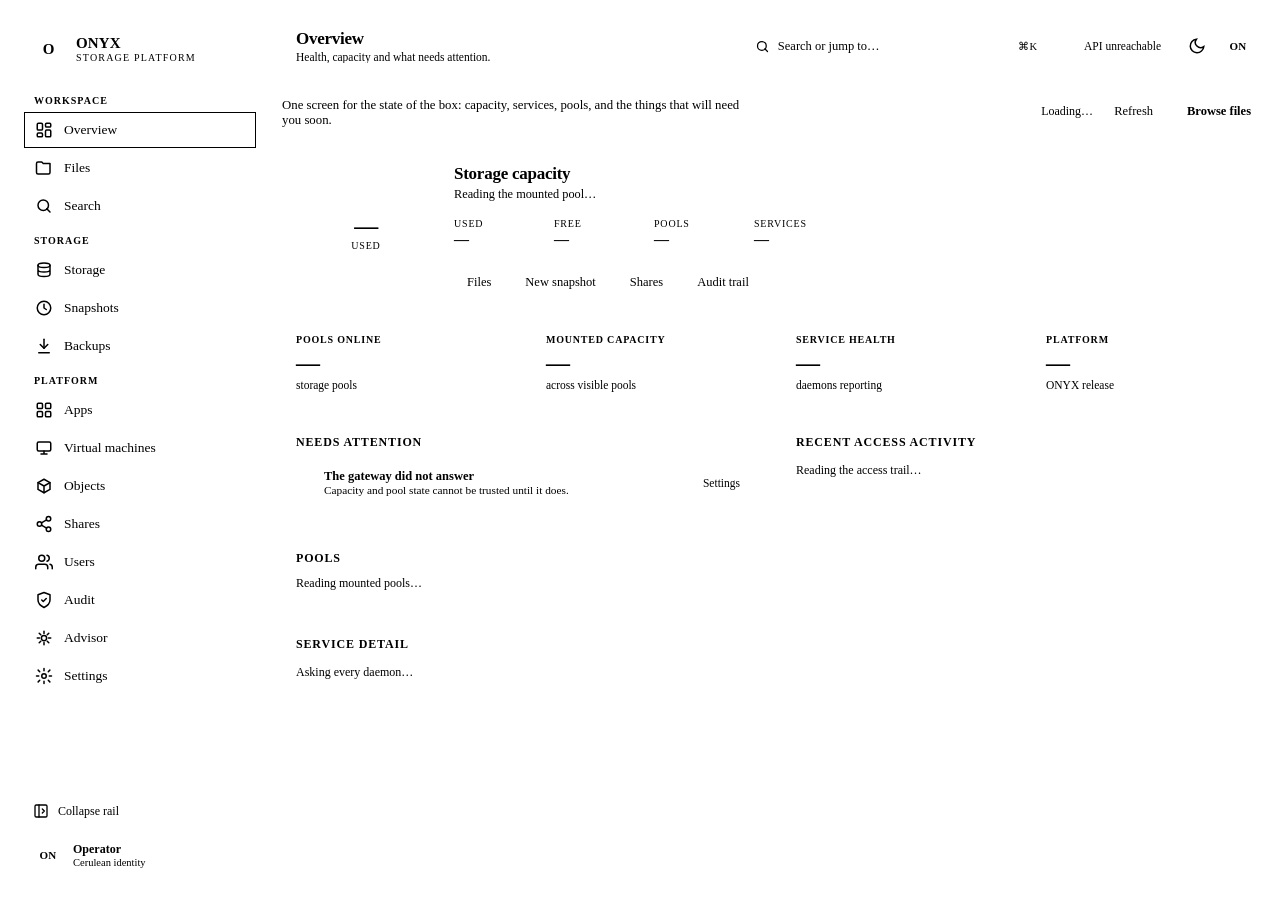
==== commit ea152ef3: "Ship the Quartz intelligence release onyx-ai's storage and backup readings now have an Advisor page " ====
--- a/docker/onyx-web/index.html
+++ b/docker/onyx-web/index.html
@@ -584,6 +584,7 @@
       shares: I('<circle cx="18" cy="5" r="3"/><circle cx="6" cy="12" r="3"/><circle cx="18" cy="19" r="3"/><path d="m8.6 13.5 6.8 4M15.4 6.5 8.6 10.5"/>'),
       users: I('<path d="M17 21v-2a4 4 0 0 0-4-4H5a4 4 0 0 0-4 4v2"/><circle cx="9" cy="7" r="4"/><path d="M23 21v-2a4 4 0 0 0-3-3.87M16 3.13a4 4 0 0 1 0 7.75"/>'),
       audit: I('<path d="M12 22s8-4 8-10V5l-8-3-8 3v7c0 6 8 10 8 10z"/><path d="m9 12 2 2 4-4"/>'),
+      advisor: I('<path d="M12 3v3M12 18v3M5.6 5.6l2.1 2.1M16.3 16.3l2.1 2.1M3 12h3M18 12h3M5.6 18.4l2.1-2.1M16.3 7.7l2.1-2.1"/><circle cx="12" cy="12" r="3.5"/>'),
       settings: I('<circle cx="12" cy="12" r="3"/><path d="M12 2v3M12 19v3M4.2 4.2l2.1 2.1M17.7 17.7l2.1 2.1M2 12h3M19 12h3M4.2 19.8l2.1-2.1M17.7 6.3l2.1-2.1"/>'),
       scrub: I('<path d="M12 3v3M12 18v3M3 12h3M18 12h3M5.6 5.6l2.1 2.1M16.3 16.3l2.1 2.1M5.6 18.4l2.1-2.1M16.3 7.7l2.1-2.1"/><circle cx="12" cy="12" r="4"/>'),
       arrow: I('<path d="M5 12h14M13 6l6 6-6 6"/>'),
@@ -607,12 +608,13 @@
       { id: 'shares',    label: 'Shares',    icon: ICONS.shares,   section: 'Platform',  sub: 'Publish a folder over SMB, NFS, FTP, SFTP, WebDAV or rsync.' },
       { id: 'users',     label: 'Users',     icon: ICONS.users,    section: 'Platform',  sub: 'Authentik identities mirrored with an ONYX role.' },
       { id: 'audit',     label: 'Audit',     icon: ICONS.audit,    section: 'Platform',  sub: 'Grants, revocations and refusals in the access trail.' },
+      { id: 'advisor',   label: 'Advisor',   icon: ICONS.advisor,  section: 'Platform',  sub: 'What the AI advisor makes of pool health and backup reliability.' },
       { id: 'settings',  label: 'Settings',  icon: ICONS.settings, section: 'Platform',  sub: 'Identity, cloud accounts and appearance.' }
     ];
 
     var API = window.ONYX_API_BASE || (function () {
       var host = window.location.hostname;
-      if (host === 'app.onyx.innotel.us') return 'https://api.onyx.innotel.us/api/v1';
+      if (host === 'onyx.innotel.us') return 'https://api.onyx.innotel.us/api/v1';
       return '/api/v1';
     })();
 
@@ -2227,6 +2229,59 @@
       }).catch(showError);
     }
 
+    /* The advisor is a reading of the platform, not a second source of truth:
+     * onyx-ai receives the pool telemetry onyx-api assembled and the backup
+     * report onyx-backupd recorded, and returns findings plus a narrative. A
+     * failure in either half is shown in place — one panel can still answer
+     * when the other cannot. */
+    function viewAdvisor() {
+      return '<div class="page-head"><div><p>Storage health and backup reliability, reviewed by onyx-ai. Findings are deterministic; a configured model only rewrites the summary.</p></div>' +
+        '<button class="btn" id="advisor-refresh">Refresh</button></div>' +
+        '<div class="grid" id="advisor-summary"><div class="card"><h3>Storage health</h3><div class="stat">—</div><div class="sub">Reading pool telemetry…</div></div>' +
+        '<div class="card"><h3>Backup health</h3><div class="stat">—</div><div class="sub">Reading the backup report…</div></div></div>' +
+        '<div class="card" style="margin-top:16px" id="advisor-storage"><h3>Storage findings</h3><div class="empty"><b>Asking the advisor…</b>Pool capacity, snapshots and scrub state.</div></div>' +
+        '<div class="card" style="margin-top:16px" id="advisor-backups"><h3>Backup findings</h3><div class="empty"><b>Asking the advisor…</b>Job success, recovery points and trends.</div></div>';
+    }
+
+    function advisorFinding(finding) {
+      var severity = String(finding.severity || 'info').toLowerCase();
+      var badge = severity === 'critical' ? 'bad' : (severity === 'warning' ? 'warn' : '');
+      return '<div class="event" style="display:block;border-bottom:1px solid var(--onyx-border);padding-bottom:10px">' +
+        '<div style="display:flex;gap:8px;align-items:center;flex-wrap:wrap"><span class="badge' + (badge ? ' ' + badge : '') + '">' + esc(severity) + '</span><b>' + esc(finding.summary || finding.code || 'Finding') + '</b></div>' +
+        '<div class="sub" style="margin-top:4px">' + esc(finding.detail || '') + '</div>' +
+        (finding.action ? '<div class="sub" style="margin-top:4px"><b>Next:</b> ' + esc(finding.action) + '</div>' : '') + '</div>';
+    }
+
+    function advisorPanel(id, data, label) {
+      var box = document.getElementById(id);
+      if (!box) return;
+      if (!data) { box.innerHTML = '<h3>' + esc(label) + '</h3><div class="empty"><b>Advisor unavailable</b>onyx-ai did not answer this request.</div>'; return; }
+      var findings = data.findings || [];
+      var warnings = data.warnings || [];
+      box.innerHTML = '<h3>' + esc(label) + '</h3>' +
+        (warnings.length ? '<div class="sub" style="color:var(--onyx-warning);margin-bottom:8px">' + warnings.map(esc).join('<br>') + '</div>' : '') +
+        (data.narrative ? '<p class="sub" style="margin:0 0 12px">' + esc(data.narrative) + '</p>' : '') +
+        (findings.length ? '<div style="display:grid;gap:10px">' + findings.map(advisorFinding).join('') + '</div>' : '<div class="empty"><b>Nothing to flag</b>The advisor found no concerns in what it was given.</div>');
+    }
+
+    function loadAdvisor() {
+      var storage = document.getElementById('advisor-storage');
+      var backups = document.getElementById('advisor-backups');
+      var summary = document.getElementById('advisor-summary');
+      if (!storage && !backups) return;
+      var one = apiJSON('/ai/advisor').catch(function (error) { return { __error: error }; });
+      var two = apiJSON('/ai/backup-advice').catch(function (error) { return { __error: error }; });
+      return Promise.all([one, two]).then(function (results) {
+        var storageData = results[0] && results[0].__error ? null : results[0];
+        var backupData = results[1] && results[1].__error ? null : results[1];
+        advisorPanel('advisor-storage', storageData, 'Storage findings');
+        advisorPanel('advisor-backups', backupData, 'Backup findings');
+        if (summary) summary.innerHTML =
+          '<div class="card"><h3>Storage health</h3><div class="stat">' + (storageData && storageData.health != null ? Math.round(Number(storageData.health) * 100) + '%' : '—') + '</div><div class="sub">' + (storageData && (storageData.findings || []).length ? (storageData.findings || []).length + ' finding(s)' : 'no findings') + '</div></div>' +
+          '<div class="card"><h3>Backup health</h3><div class="stat">' + (backupData && backupData.health != null ? Math.round(Number(backupData.health) * 100) + '%' : '—') + '</div><div class="sub">' + (backupData && (backupData.findings || []).length ? (backupData.findings || []).length + ' finding(s)' : 'no findings') + '</div></div>';
+      });
+    }
+
     function render(route) {
       // `#/dashboard` was the old landing page; it stays a working link so a
       // bookmark, a README or an operator's muscle memory is never a 404.
@@ -2253,6 +2308,7 @@
       else if (id === 'users') body = viewUsers();
       else if (id === 'search') body = viewSearch();
       else if (id === 'audit') body = viewAudit();
+      else if (id === 'advisor') body = viewAdvisor();
       else if (id === 'settings') body = viewSettings();
       else body = viewDashboard();
       document.getElementById('content').innerHTML = body;
@@ -2269,6 +2325,15 @@
         } catch (e) {}
       }
       if (id === 'audit') loadAudit();
+      if (id === 'advisor') {
+        var advisorRefresh = document.getElementById('advisor-refresh');
+        if (advisorRefresh) advisorRefresh.addEventListener('click', function () {
+          advisorRefresh.disabled = true;
+          advisorRefresh.textContent = 'Refreshing…';
+          loadAdvisor().then(function () { advisorRefresh.disabled = false; advisorRefresh.textContent = 'Refresh'; });
+        });
+        loadAdvisor();
+      }
       if (id === 'overview' || id === 'dashboard') {
         loadStatus();
         var dashRefresh = document.getElementById('dashboard-refresh');
